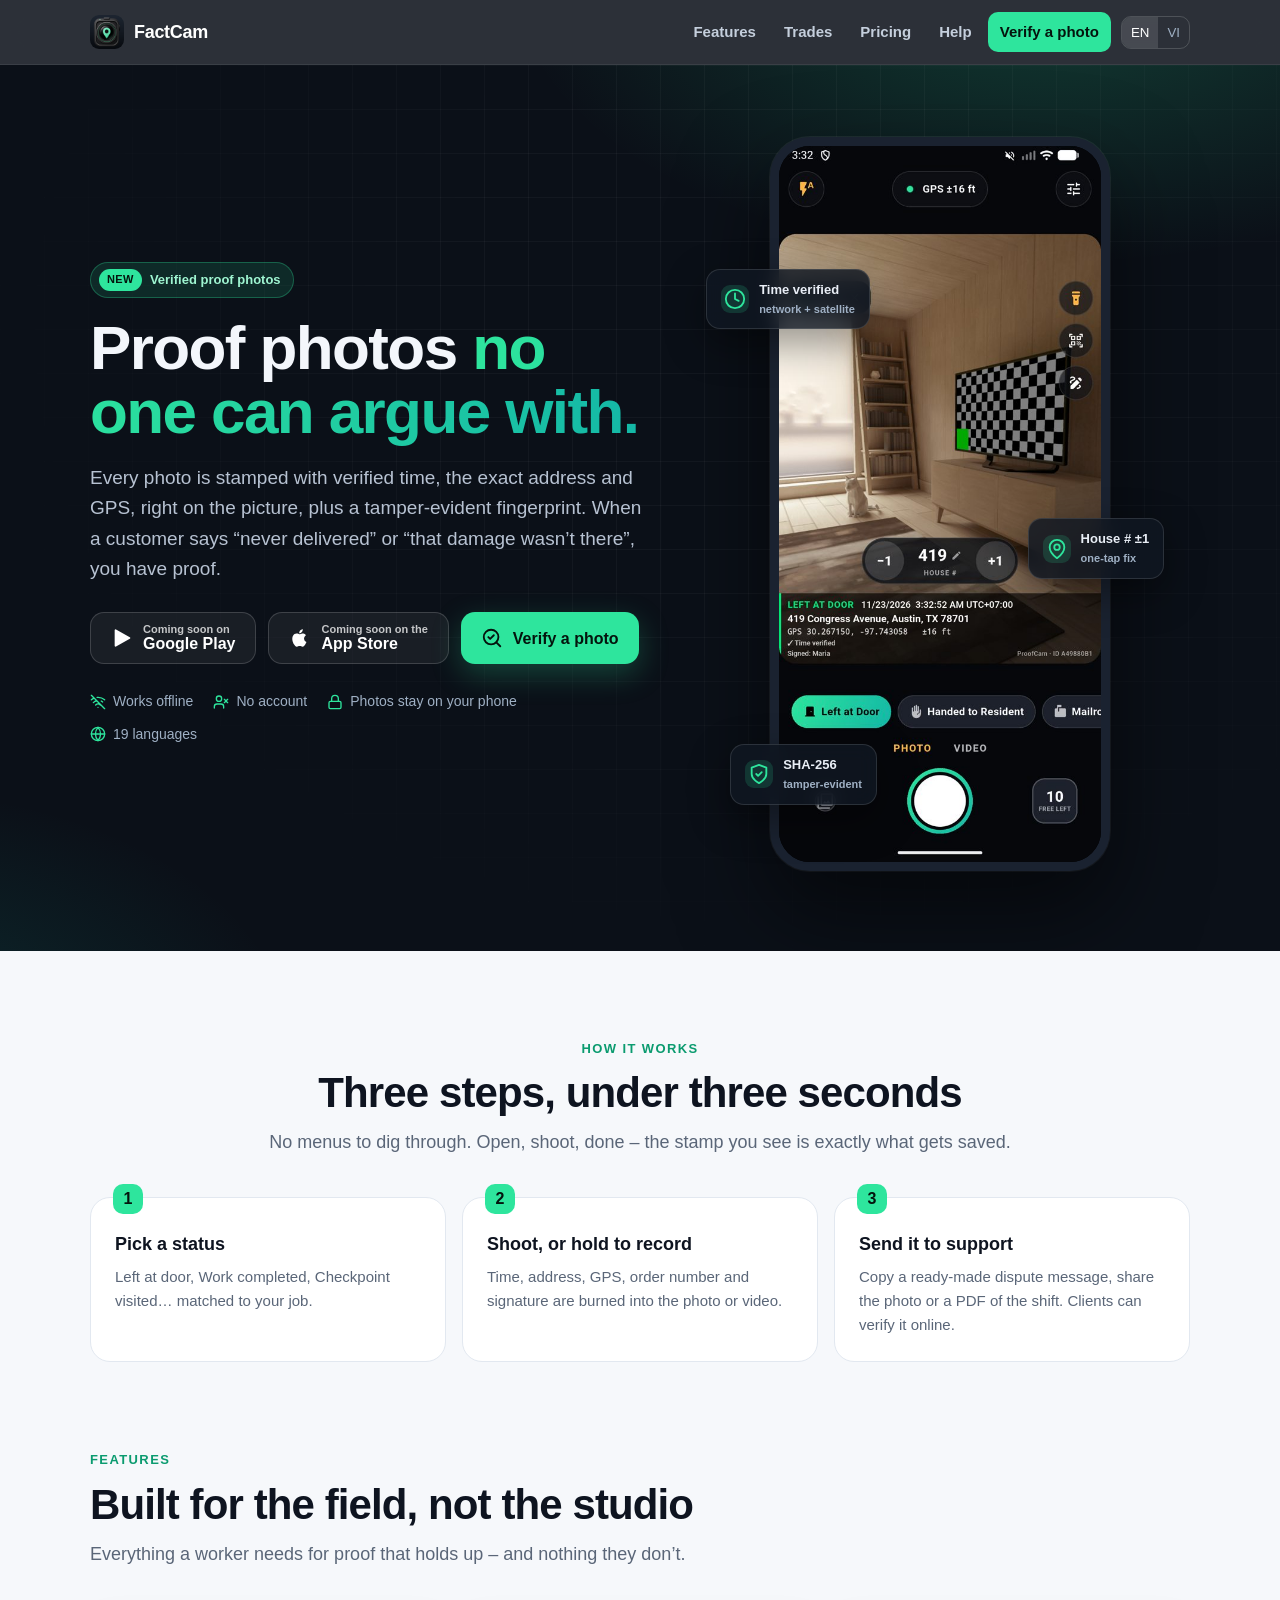
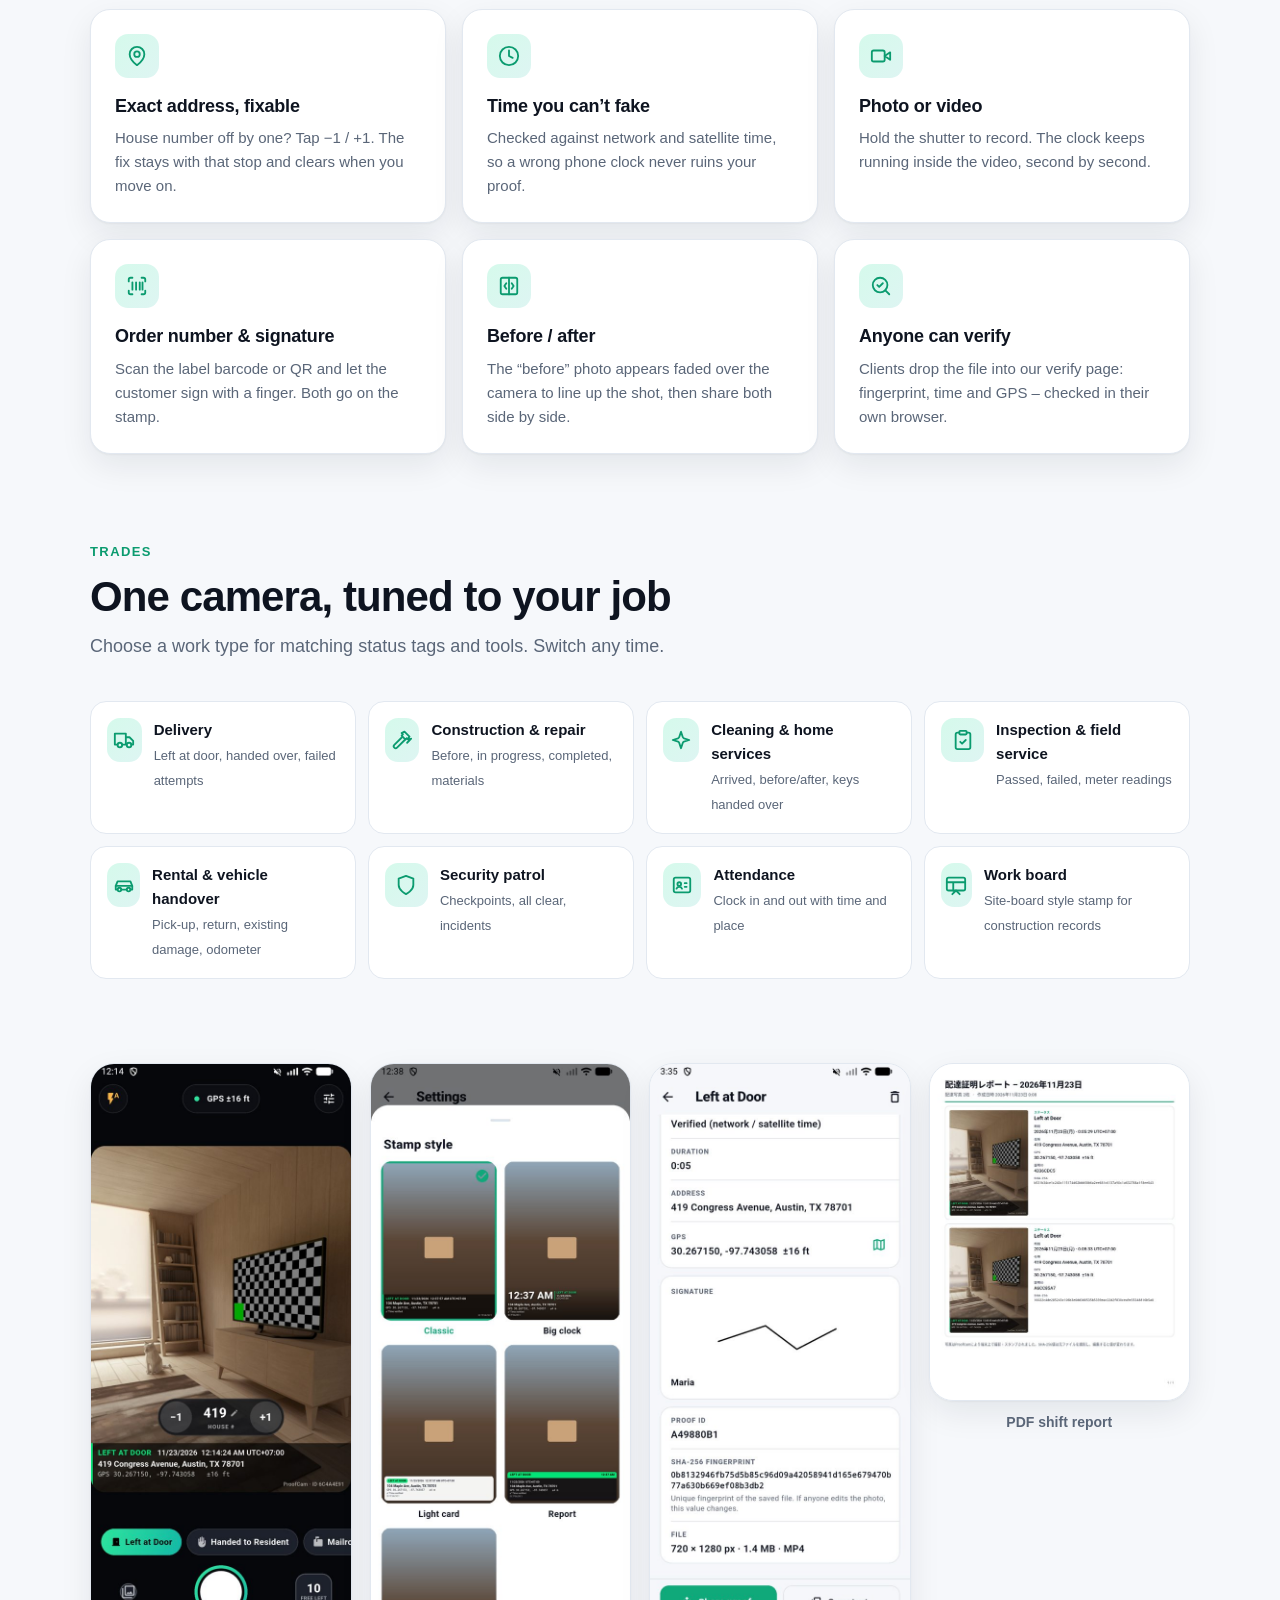
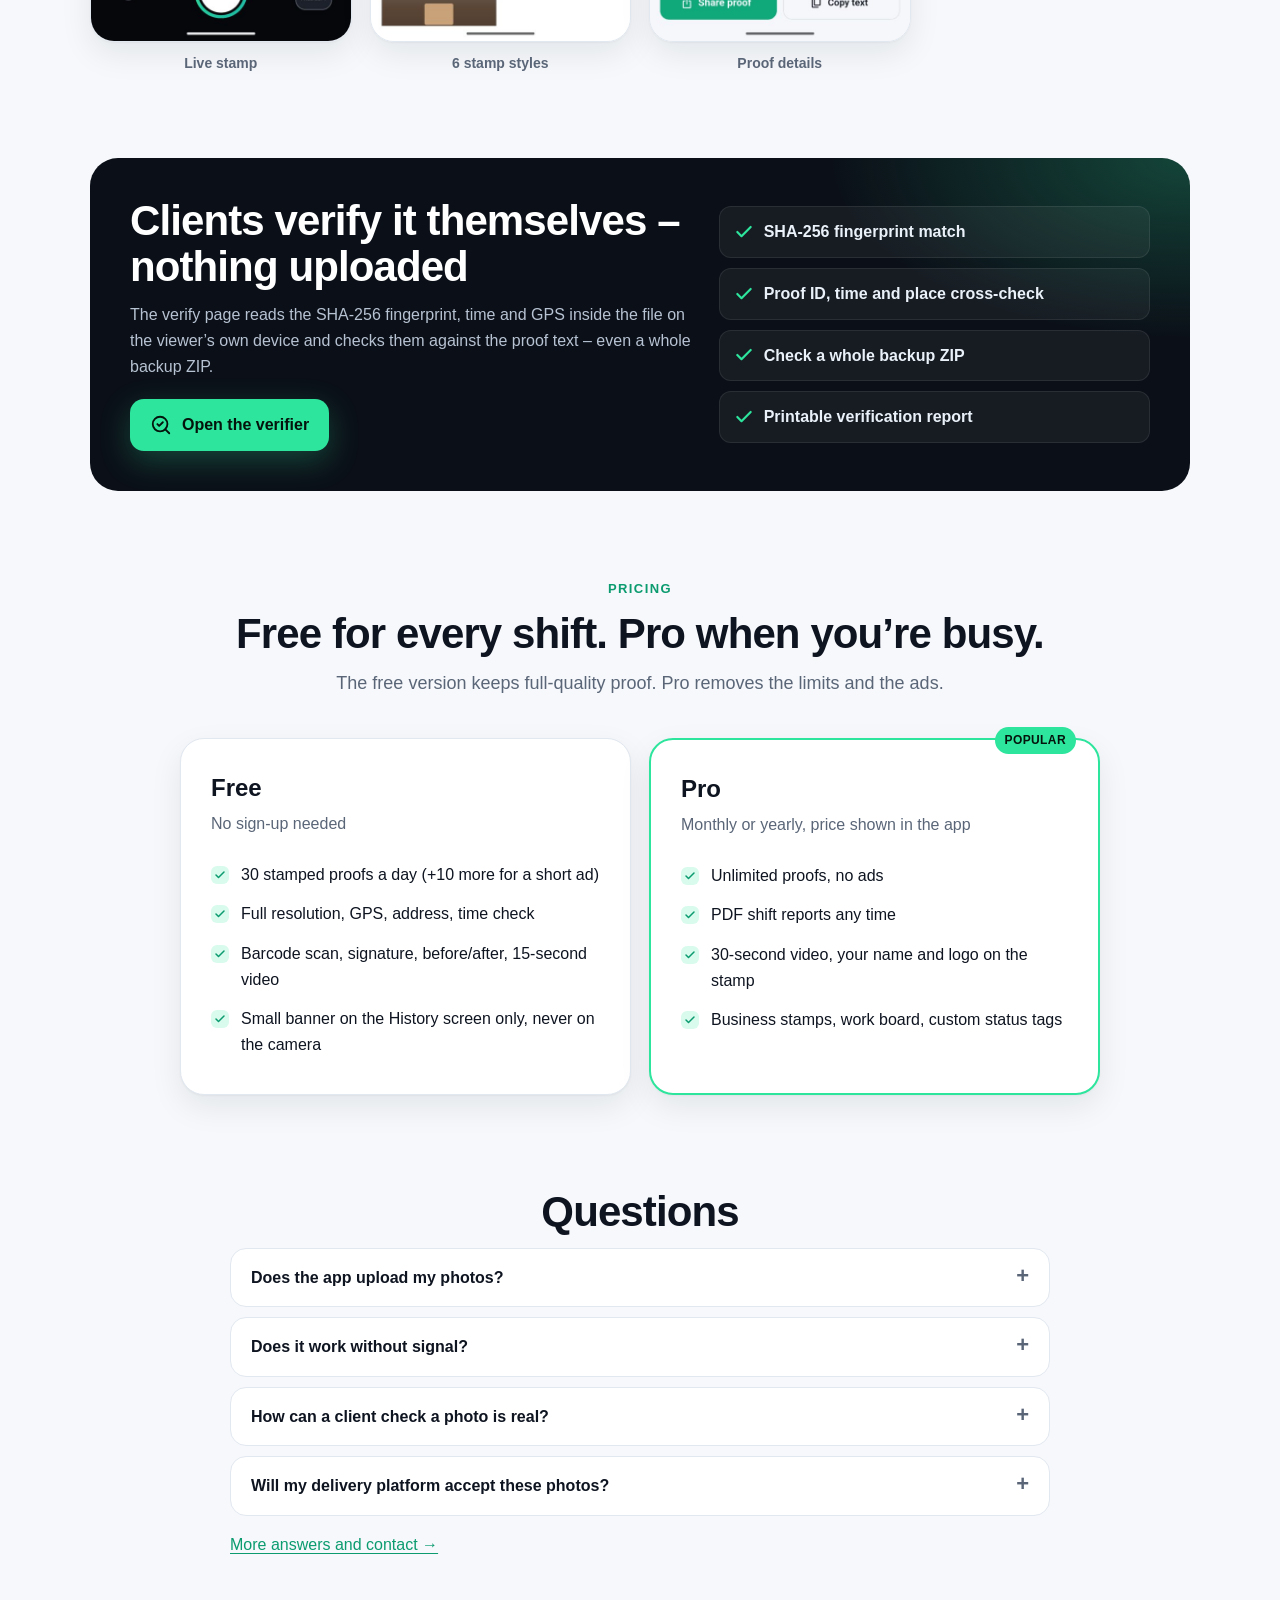
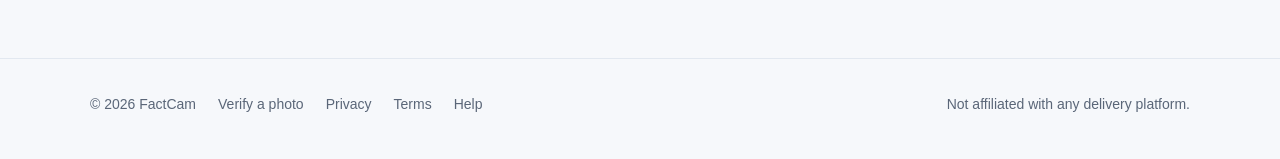
==== index.html @ b63ec51d "Update FactCam website Co-Authored-By: Claude Opus 5.5 <noreply@anthropic.com>" ====
<!doctype html>
<html lang="en">
<head>
<meta charset="utf-8">
<meta name="viewport" content="width=device-width, initial-scale=1">
<title>FactCam – Verified Proof Photo Camera</title>
<meta name="description" content="Stamp every work photo with verified time, exact address and GPS, plus a tamper-evident fingerprint. Offline, no account. Clients can verify photos in their browser.">
<meta property="og:title" content="FactCam – Verified Proof Photo Camera">
<meta property="og:description" content="Verified time, address and GPS on every work photo. Offline, no account, verifiable in any browser.">
<meta property="og:image" content="assets/shot-tools.jpg">
<meta name="theme-color" content="#0b1018">
<link rel="icon" href="assets/favicon.png">
<link rel="apple-touch-icon" href="assets/apple-touch-icon.png">
<link rel="stylesheet" href="assets/style.css">
<script src="assets/site.js" defer></script>
</head>
<body>
<svg width="0" height="0" style="position:absolute" aria-hidden="true">
  <defs>
    <symbol id="i-pin" viewBox="0 0 24 24" fill="none" stroke="currentColor" stroke-width="2" stroke-linecap="round" stroke-linejoin="round"><path d="M20 10c0 6-8 12-8 12s-8-6-8-12a8 8 0 0 1 16 0Z"/><circle cx="12" cy="10" r="3"/></symbol>
    <symbol id="i-clock" viewBox="0 0 24 24" fill="none" stroke="currentColor" stroke-width="2" stroke-linecap="round" stroke-linejoin="round"><circle cx="12" cy="12" r="10"/><path d="M12 6v6l4 2"/></symbol>
    <symbol id="i-video" viewBox="0 0 24 24" fill="none" stroke="currentColor" stroke-width="2" stroke-linecap="round" stroke-linejoin="round"><path d="m22 8-6 4 6 4V8Z"/><rect x="2" y="6" width="14" height="12" rx="2"/></symbol>
    <symbol id="i-scan" viewBox="0 0 24 24" fill="none" stroke="currentColor" stroke-width="2" stroke-linecap="round" stroke-linejoin="round"><path d="M3 7V5a2 2 0 0 1 2-2h2M17 3h2a2 2 0 0 1 2 2v2M21 17v2a2 2 0 0 1-2 2h-2M7 21H5a2 2 0 0 1-2-2v-2M7 8v8M11 8v8M15 8v8M18 8v8"/></symbol>
    <symbol id="i-compare" viewBox="0 0 24 24" fill="none" stroke="currentColor" stroke-width="2" stroke-linecap="round" stroke-linejoin="round"><rect x="3" y="3" width="18" height="18" rx="2"/><path d="M12 3v18"/><path d="m15 9 2 3-2 3M9 9l-2 3 2 3"/></symbol>
    <symbol id="i-shield" viewBox="0 0 24 24" fill="none" stroke="currentColor" stroke-width="2" stroke-linecap="round" stroke-linejoin="round"><path d="M12 22s8-4 8-10V5l-8-3-8 3v7c0 6 8 10 8 10Z"/><path d="m9 12 2 2 4-4"/></symbol>
    <symbol id="i-check" viewBox="0 0 24 24" fill="none" stroke="currentColor" stroke-width="2.6" stroke-linecap="round" stroke-linejoin="round"><path d="M20 6 9 17l-5-5"/></symbol>
    <symbol id="i-wifi-off" viewBox="0 0 24 24" fill="none" stroke="currentColor" stroke-width="2" stroke-linecap="round" stroke-linejoin="round"><path d="m2 2 20 20M8.5 16.5a5 5 0 0 1 7 0M2 8.8a15 15 0 0 1 4.2-2.6M10.7 5.1A15 15 0 0 1 22 8.8M5 12.9a10 10 0 0 1 5.2-2.8M16.9 10.6a10 10 0 0 1 2.1 1.3M12 20h.01"/></symbol>
    <symbol id="i-user-x" viewBox="0 0 24 24" fill="none" stroke="currentColor" stroke-width="2" stroke-linecap="round" stroke-linejoin="round"><path d="M16 21v-2a4 4 0 0 0-4-4H6a4 4 0 0 0-4 4v2"/><circle cx="9" cy="7" r="4"/><path d="m17 8 5 5M22 8l-5 5"/></symbol>
    <symbol id="i-lock" viewBox="0 0 24 24" fill="none" stroke="currentColor" stroke-width="2" stroke-linecap="round" stroke-linejoin="round"><rect x="3" y="11" width="18" height="11" rx="2"/><path d="M7 11V7a5 5 0 0 1 10 0v4"/></symbol>
    <symbol id="i-globe" viewBox="0 0 24 24" fill="none" stroke="currentColor" stroke-width="2" stroke-linecap="round" stroke-linejoin="round"><circle cx="12" cy="12" r="10"/><path d="M2 12h20M12 2a15 15 0 0 1 0 20M12 2a15 15 0 0 0 0 20"/></symbol>
    <symbol id="i-truck" viewBox="0 0 24 24" fill="none" stroke="currentColor" stroke-width="2" stroke-linecap="round" stroke-linejoin="round"><path d="M10 17h4V5H2v12h3M14 9h4l4 4v4h-2"/><circle cx="7.5" cy="17.5" r="2.5"/><circle cx="17.5" cy="17.5" r="2.5"/></symbol>
    <symbol id="i-hammer" viewBox="0 0 24 24" fill="none" stroke="currentColor" stroke-width="2" stroke-linecap="round" stroke-linejoin="round"><path d="m15 12-8.4 8.4a2.1 2.1 0 0 1-3-3L12 9"/><path d="M17.6 15 22 10.6M20.9 11.7l-1.3-1.3a1 1 0 0 1 0-1.4l.6-.6-5.5-5.5-3.1 1.6 1.4 1.4-1.4 1.4 4.2 4.2 1.4-1.4 1.3 1.3"/></symbol>
    <symbol id="i-spark" viewBox="0 0 24 24" fill="none" stroke="currentColor" stroke-width="2" stroke-linecap="round" stroke-linejoin="round"><path d="m12 3-1.9 5.8a2 2 0 0 1-1.3 1.3L3 12l5.8 1.9a2 2 0 0 1 1.3 1.3L12 21l1.9-5.8a2 2 0 0 1 1.3-1.3L21 12l-5.8-1.9a2 2 0 0 1-1.3-1.3Z"/></symbol>
    <symbol id="i-clipboard" viewBox="0 0 24 24" fill="none" stroke="currentColor" stroke-width="2" stroke-linecap="round" stroke-linejoin="round"><rect x="8" y="2" width="8" height="4" rx="1"/><path d="M16 4h2a2 2 0 0 1 2 2v14a2 2 0 0 1-2 2H6a2 2 0 0 1-2-2V6a2 2 0 0 1 2-2h2"/><path d="m9 14 2 2 4-4"/></symbol>
    <symbol id="i-car" viewBox="0 0 24 24" fill="none" stroke="currentColor" stroke-width="2" stroke-linecap="round" stroke-linejoin="round"><path d="M19 17h2v-4l-2-5H5L3 13v4h2"/><circle cx="7" cy="17" r="2"/><circle cx="17" cy="17" r="2"/><path d="M9 17h6M3 13h18"/></symbol>
    <symbol id="i-guard" viewBox="0 0 24 24" fill="none" stroke="currentColor" stroke-width="2" stroke-linecap="round" stroke-linejoin="round"><path d="M12 22s8-4 8-10V5l-8-3-8 3v7c0 6 8 10 8 10Z"/></symbol>
    <symbol id="i-badge" viewBox="0 0 24 24" fill="none" stroke="currentColor" stroke-width="2" stroke-linecap="round" stroke-linejoin="round"><rect x="3" y="4" width="18" height="16" rx="2"/><circle cx="9" cy="11" r="2"/><path d="M15 10h2M15 14h2M6 16c.5-1.5 1.6-2 3-2s2.5.5 3 2"/></symbol>
    <symbol id="i-board" viewBox="0 0 24 24" fill="none" stroke="currentColor" stroke-width="2" stroke-linecap="round" stroke-linejoin="round"><rect x="2" y="4" width="20" height="14" rx="2"/><path d="M2 9h20M9 9v9M8 22l4-4 4 4"/></symbol>
    <symbol id="i-search" viewBox="0 0 24 24" fill="none" stroke="currentColor" stroke-width="2" stroke-linecap="round" stroke-linejoin="round"><circle cx="11" cy="11" r="8"/><path d="m21 21-4.3-4.3"/><path d="m8 11 2 2 4-4"/></symbol>
    <symbol id="i-play" viewBox="0 0 24 24" fill="currentColor"><path d="M4 3.5v17a1 1 0 0 0 1.5.9l15-8.5a1 1 0 0 0 0-1.8l-15-8.5A1 1 0 0 0 4 3.5Z"/></symbol>
    <symbol id="i-apple" viewBox="0 0 24 24" fill="currentColor"><path d="M16.4 12.6c0-2.4 2-3.6 2.1-3.7-1.1-1.7-2.9-1.9-3.5-1.9-1.5-.2-2.9.9-3.6.9-.8 0-1.9-.9-3.1-.8-1.6 0-3.1.9-3.9 2.4-1.7 2.9-.4 7.2 1.2 9.6.8 1.2 1.7 2.5 3 2.4 1.2 0 1.6-.8 3.1-.8s1.8.8 3.1.8c1.3 0 2.1-1.2 2.9-2.4.9-1.3 1.3-2.6 1.3-2.7 0 0-2.6-1-2.6-3.8ZM14 5.4c.7-.8 1.1-1.9 1-3-1 0-2.1.7-2.8 1.5-.6.7-1.2 1.8-1 2.9 1.1.1 2.1-.6 2.8-1.4Z"/></symbol>
  </defs>
</svg>

<header class="top">
  <div class="wrap">
    <a class="logo" href="./"><img src="assets/icon.png" alt="">FactCam</a>
    <nav class="nav">
      <a class="hide-sm" href="#features" data-i18n="nav.features">Features</a>
      <a class="hide-sm" href="#trades" data-i18n="nav.trades">Trades</a>
      <a class="hide-sm" href="#pricing" data-i18n="nav.pricing">Pricing</a>
      <a href="support/" data-i18n="nav.help">Help</a>
      <a class="cta" href="verify/" data-i18n="nav.verify">Verify a photo</a>
      <span class="lang" role="group" aria-label="Language"><button data-lang="en" aria-pressed="true">EN</button><button data-lang="vi" aria-pressed="false">VI</button></span>
    </nav>
  </div>
</header>

<main>
  <div class="hero">
    <div class="wrap">
      <div>
        <span class="pill"><b>NEW</b><span data-i18n="hero.pill">Verified proof photos</span></span>
        <h1 data-i18n="hero.title">Proof photos <em>no one can argue with.</em></h1>
        <p class="lead" data-i18n="hero.lead">Every photo is stamped with verified time, the exact address and GPS, right on the picture, plus a tamper-evident fingerprint. When a customer says “never delivered” or “that damage wasn’t there”, you have proof.</p>
        <div class="actions">
          <span class="btn ghost store" aria-label="Coming soon on Google Play"><svg class="i"><use href="#i-play"/></svg><span><small data-i18n="hero.play">Coming soon on</small>Google Play</span></span>
          <span class="btn ghost store" aria-label="Coming soon on the App Store"><svg class="i"><use href="#i-apple"/></svg><span><small data-i18n="hero.ios">Coming soon on the</small>App Store</span></span>
          <a class="btn primary" href="verify/"><svg class="i"><use href="#i-search"/></svg><span data-i18n="hero.verify">Verify a photo</span></a>
        </div>
        <div class="trust">
          <span><svg><use href="#i-wifi-off"/></svg><span data-i18n="trust.offline">Works offline</span></span>
          <span><svg><use href="#i-user-x"/></svg><span data-i18n="trust.account">No account</span></span>
          <span><svg><use href="#i-lock"/></svg><span data-i18n="trust.private">Photos stay on your phone</span></span>
          <span><svg><use href="#i-globe"/></svg><span data-i18n="trust.lang">19 languages</span></span>
        </div>
      </div>
      <div class="stage">
        <div class="phone"><img src="assets/shot-tools.jpg" width="540" height="1200" alt="Camera with a live stamp showing status, time, address and GPS"></div>
        <div class="float f1"><span class="dot"><svg class="i"><use href="#i-clock"/></svg></span><span><span data-i18n="float.time">Time verified</span><small data-i18n="float.time2">network + satellite</small></span></div>
        <div class="float f2"><span class="dot"><svg class="i"><use href="#i-pin"/></svg></span><span><span data-i18n="float.addr">House # ±1</span><small data-i18n="float.addr2">one-tap fix</small></span></div>
        <div class="float f3"><span class="dot"><svg class="i"><use href="#i-shield"/></svg></span><span><span data-i18n="float.hash">SHA-256</span><small data-i18n="float.hash2">tamper-evident</small></span></div>
      </div>
    </div>
  </div>

  <section>
    <div class="wrap center">
      <span class="eyebrow" data-i18n="how.eyebrow">How it works</span>
      <h2 data-i18n="how.title">Three steps, under three seconds</h2>
      <p class="sub" data-i18n="how.sub">No menus to dig through. Open, shoot, done – the stamp you see is exactly what gets saved.</p>
      <div class="steps" style="text-align:left">
        <div class="step"><h3 data-i18n="how.1t">Pick a status</h3><p data-i18n="how.1">Left at door, Work completed, Checkpoint visited… matched to your job.</p></div>
        <div class="step"><h3 data-i18n="how.2t">Shoot, or hold to record</h3><p data-i18n="how.2">Time, address, GPS, order number and signature are burned into the photo or video.</p></div>
        <div class="step"><h3 data-i18n="how.3t">Send it to support</h3><p data-i18n="how.3">Copy a ready-made dispute message, share the photo or a PDF of the shift. Clients can verify it online.</p></div>
      </div>
    </div>
  </section>

  <section id="features" style="padding-top:0">
    <div class="wrap">
      <span class="eyebrow" data-i18n="feat.eyebrow">Features</span>
      <h2 data-i18n="feat.title">Built for the field, not the studio</h2>
      <p class="sub" data-i18n="feat.sub">Everything a worker needs for proof that holds up – and nothing they don’t.</p>
      <div class="grid">
        <div class="card"><div class="ico"><svg class="i"><use href="#i-pin"/></svg></div><h3 data-i18n="f1t">Exact address, fixable</h3><p data-i18n="f1">House number off by one? Tap −1 / +1. The fix stays with that stop and clears when you move on.</p></div>
        <div class="card"><div class="ico"><svg class="i"><use href="#i-clock"/></svg></div><h3 data-i18n="f2t">Time you can’t fake</h3><p data-i18n="f2">Checked against network and satellite time, so a wrong phone clock never ruins your proof.</p></div>
        <div class="card"><div class="ico"><svg class="i"><use href="#i-video"/></svg></div><h3 data-i18n="f3t">Photo or video</h3><p data-i18n="f3">Hold the shutter to record. The clock keeps running inside the video, second by second.</p></div>
        <div class="card"><div class="ico"><svg class="i"><use href="#i-scan"/></svg></div><h3 data-i18n="f4t">Order number & signature</h3><p data-i18n="f4">Scan the label barcode or QR and let the customer sign with a finger. Both go on the stamp.</p></div>
        <div class="card"><div class="ico"><svg class="i"><use href="#i-compare"/></svg></div><h3 data-i18n="f5t">Before / after</h3><p data-i18n="f5">The “before” photo appears faded over the camera to line up the shot, then share both side by side.</p></div>
        <div class="card"><div class="ico"><svg class="i"><use href="#i-search"/></svg></div><h3 data-i18n="f6t">Anyone can verify</h3><p data-i18n="f6">Clients drop the file into our verify page: fingerprint, time and GPS – checked in their own browser.</p></div>
      </div>
    </div>
  </section>

  <section id="trades" style="padding-top:0">
    <div class="wrap">
      <span class="eyebrow" data-i18n="trades.eyebrow">Trades</span>
      <h2 data-i18n="trades.title">One camera, tuned to your job</h2>
      <p class="sub" data-i18n="trades.sub">Choose a work type for matching status tags and tools. Switch any time.</p>
      <div class="trades">
        <div class="trade"><div class="ico"><svg class="i"><use href="#i-truck"/></svg></div><div><b data-i18n="t1">Delivery</b><span data-i18n="t1s">Left at door, handed over, failed attempts</span></div></div>
        <div class="trade"><div class="ico"><svg class="i"><use href="#i-hammer"/></svg></div><div><b data-i18n="t2">Construction & repair</b><span data-i18n="t2s">Before, in progress, completed, materials</span></div></div>
        <div class="trade"><div class="ico"><svg class="i"><use href="#i-spark"/></svg></div><div><b data-i18n="t3">Cleaning & home services</b><span data-i18n="t3s">Arrived, before/after, keys handed over</span></div></div>
        <div class="trade"><div class="ico"><svg class="i"><use href="#i-clipboard"/></svg></div><div><b data-i18n="t4">Inspection & field service</b><span data-i18n="t4s">Passed, failed, meter readings</span></div></div>
        <div class="trade"><div class="ico"><svg class="i"><use href="#i-car"/></svg></div><div><b data-i18n="t5">Rental & vehicle handover</b><span data-i18n="t5s">Pick-up, return, existing damage, odometer</span></div></div>
        <div class="trade"><div class="ico"><svg class="i"><use href="#i-guard"/></svg></div><div><b data-i18n="t6">Security patrol</b><span data-i18n="t6s">Checkpoints, all clear, incidents</span></div></div>
        <div class="trade"><div class="ico"><svg class="i"><use href="#i-badge"/></svg></div><div><b data-i18n="t7">Attendance</b><span data-i18n="t7s">Clock in and out with time and place</span></div></div>
        <div class="trade"><div class="ico"><svg class="i"><use href="#i-board"/></svg></div><div><b data-i18n="t8">Work board</b><span data-i18n="t8s">Site-board style stamp for construction records</span></div></div>
      </div>
    </div>
  </section>

  <section style="padding-top:0">
    <div class="wrap">
      <div class="shots">
        <figure><img src="assets/shot-camera.jpg" width="540" height="1200" alt="Camera screen" loading="lazy"><figcaption data-i18n="shots.1">Live stamp</figcaption></figure>
        <figure><img src="assets/shot-styles.jpg" width="540" height="1200" alt="Stamp styles" loading="lazy"><figcaption data-i18n="shots.2">6 stamp styles</figcaption></figure>
        <figure><img src="assets/shot-detail.jpg" width="540" height="1200" alt="Proof details" loading="lazy"><figcaption data-i18n="shots.3">Proof details</figcaption></figure>
        <figure><img src="assets/shot-pdf.jpg" width="540" height="699" alt="PDF report" loading="lazy"><figcaption data-i18n="shots.4">PDF shift report</figcaption></figure>
      </div>
    </div>
  </section>

  <section style="padding-top:0">
    <div class="wrap">
      <div class="band">
        <div>
          <h2 data-i18n="band.title">Clients verify it themselves – nothing uploaded</h2>
          <p data-i18n="band.text">The verify page reads the SHA-256 fingerprint, time and GPS inside the file on the viewer’s own device and checks them against the proof text – even a whole backup ZIP.</p>
          <a class="btn primary" href="verify/"><svg class="i"><use href="#i-search"/></svg><span data-i18n="band.cta">Open the verifier</span></a>
        </div>
        <ul class="checks">
          <li><svg><use href="#i-check"/></svg><span data-i18n="band.c1">SHA-256 fingerprint match</span></li>
          <li><svg><use href="#i-check"/></svg><span data-i18n="band.c2">Proof ID, time and place cross-check</span></li>
          <li><svg><use href="#i-check"/></svg><span data-i18n="band.c3">Check a whole backup ZIP</span></li>
          <li><svg><use href="#i-check"/></svg><span data-i18n="band.c4">Printable verification report</span></li>
        </ul>
      </div>
    </div>
  </section>

  <section id="pricing" style="padding-top:0">
    <div class="wrap center">
      <span class="eyebrow" data-i18n="price.eyebrow">Pricing</span>
      <h2 data-i18n="price.title">Free for every shift. Pro when you’re busy.</h2>
      <p class="sub" data-i18n="price.sub">The free version keeps full-quality proof. Pro removes the limits and the ads.</p>
      <div class="plans" style="text-align:left">
        <div class="plan">
          <h3 data-i18n="free.title">Free</h3>
          <p class="muted" style="margin:0" data-i18n="free.sub">No sign-up needed</p>
          <ul>
            <li data-i18n="free.1">30 stamped proofs a day (+10 more for a short ad)</li>
            <li data-i18n="free.2">Full resolution, GPS, address, time check</li>
            <li data-i18n="free.3">Barcode scan, signature, before/after, 15-second video</li>
            <li data-i18n="free.4">Small banner on the History screen only, never on the camera</li>
          </ul>
        </div>
        <div class="plan pro" data-badge="POPULAR">
          <h3 data-i18n="pro.title">Pro</h3>
          <p class="muted" style="margin:0" data-i18n="pro.sub">Monthly or yearly, price shown in the app</p>
          <ul>
            <li data-i18n="pro.1">Unlimited proofs, no ads</li>
            <li data-i18n="pro.2">PDF shift reports any time</li>
            <li data-i18n="pro.3">30-second video, your name and logo on the stamp</li>
            <li data-i18n="pro.4">Business stamps, work board, custom status tags</li>
          </ul>
        </div>
      </div>
    </div>
  </section>

  <section style="padding-top:0">
    <div class="wrap">
      <h2 class="center" data-i18n="faq.title">Questions</h2>
      <div class="faq">
        <details><summary data-i18n="q1">Does the app upload my photos?</summary><span data-i18n="a1">No. Photos, locations and settings stay on your phone. See the privacy policy.</span></details>
        <details><summary data-i18n="q2">Does it work without signal?</summary><span data-i18n="a2">Yes. Time, GPS and the stamp work offline; the street address appears when the phone can look it up, and coordinates are always stamped.</span></details>
        <details><summary data-i18n="q3">How can a client check a photo is real?</summary><span data-i18n="a3">Send the original file and the proof text. They open the verify page and drop the file in – it shows whether it matches, plus the time and GPS stored in the photo.</span></details>
        <details><summary data-i18n="q4">Will my delivery platform accept these photos?</summary><span data-i18n="a4">The app makes your photo clearer and harder to dispute, but each platform decides its own cases. Always follow your platform’s photo rules too.</span></details>
        <p><a href="support/" data-i18n="more">More answers and contact →</a></p>
      </div>
    </div>
  </section>
</main>

<footer>
  <div class="wrap">
    <span>© 2026 FactCam</span>
    <a href="verify/" data-i18n="nav.verify">Verify a photo</a>
    <a href="privacy/" data-i18n="nav.privacy">Privacy</a>
    <a href="terms/">Terms</a>
    <a href="support/" data-i18n="nav.help">Help</a>
    <span class="sp" data-i18n="foot.na">Not affiliated with any delivery platform.</span>
  </div>
</footer>
<script>
  // Swap the "POPULAR" badge text with the language.
  document.addEventListener('langchange', (e) => {
    const p = document.querySelector('.plan.pro');
    if (p) p.dataset.badge = e.detail === 'vi' ? 'PHỔ BIẾN' : 'POPULAR';
  });
</script>
</body>
</html>
---- assets/style.css ----
/* Website styles. System fonts only and no third-party requests, so the
   privacy page can honestly say this site loads nothing from other servers. */
:root {
  --brand: #2ee59d;
  --brand-2: #14b8a6;
  --brand-deep: #0b9b6f;
  --ink: #0b1018;
  --bg: #f6f8fb;
  --surface: #ffffff;
  --surface-2: #eef2f7;
  --text: #0e1420;
  --muted: #5a6678;
  --line: #e2e8f0;
  --ok: #16a34a;
  --bad: #dc2626;
  --warn: #d97706;
  --radius: 20px;
  --max: 1140px;
  --shadow: 0 1px 2px rgba(15, 20, 32, .04), 0 12px 32px rgba(15, 20, 32, .08);
  color-scheme: light dark;
}
@media (prefers-color-scheme: dark) {
  :root {
    --bg: #090d14;
    --surface: #111823;
    --surface-2: #172131;
    --text: #edf2f9;
    --muted: #9aa7ba;
    --line: #223044;
    --shadow: 0 1px 2px rgba(0, 0, 0, .3), 0 16px 40px rgba(0, 0, 0, .35);
  }
}
* { box-sizing: border-box; }
html { -webkit-text-size-adjust: 100%; scroll-behavior: smooth; }
body {
  margin: 0;
  background: var(--bg);
  color: var(--text);
  font: 16px/1.6 -apple-system, BlinkMacSystemFont, "Segoe UI", Roboto, "Helvetica Neue", Arial, "Noto Sans", sans-serif;
  -webkit-font-smoothing: antialiased;
}
a { color: var(--brand-deep); text-underline-offset: 3px; }
@media (prefers-color-scheme: dark) { a { color: var(--brand); } }
img { max-width: 100%; height: auto; display: block; }
svg.i { width: 22px; height: 22px; flex: none; }
.wrap { max-width: var(--max); margin: 0 auto; padding: 0 20px; }
.muted { color: var(--muted); }
.sr { position: absolute; width: 1px; height: 1px; overflow: hidden; clip: rect(0 0 0 0); }

/* ---------- Header ---------- */
.top {
  position: sticky; top: 0; z-index: 20;
  background: color-mix(in srgb, var(--ink) 86%, transparent);
  backdrop-filter: saturate(160%) blur(14px);
  -webkit-backdrop-filter: saturate(160%) blur(14px);
  border-bottom: 1px solid rgba(255, 255, 255, .07);
}
.top .wrap { display: flex; align-items: center; gap: 14px; height: 64px; }
.logo { display: flex; align-items: center; gap: 10px; color: #fff; text-decoration: none; font-weight: 800; font-size: 18px; letter-spacing: -.3px; }
.logo img { width: 34px; height: 34px; border-radius: 9px; }
.nav { margin-left: auto; display: flex; align-items: center; gap: 4px; }
.nav a { color: #c5cfdd; text-decoration: none; font-size: 15px; font-weight: 600; padding: 8px 12px; border-radius: 10px; }
.nav a:hover { color: #fff; background: rgba(255, 255, 255, .06); }
.nav a[aria-current="page"] { color: #fff; }
.nav .cta { background: var(--brand); color: #04140d; }
.nav .cta:hover { background: #5cf0b6; color: #04140d; }
.lang { margin-left: 6px; display: inline-flex; border: 1px solid rgba(255, 255, 255, .16); border-radius: 10px; overflow: hidden; }
.lang button { background: none; border: 0; color: #9fb0c4; font: 700 12px/1 inherit; padding: 8px 9px; cursor: pointer; }
.lang button[aria-pressed="true"] { background: rgba(255, 255, 255, .12); color: #fff; }

/* ---------- Hero ---------- */
.hero {
  position: relative; overflow: hidden; color: #f3f6fb;
  background:
    radial-gradient(900px 480px at 82% -10%, rgba(46, 229, 157, .22), transparent 60%),
    radial-gradient(700px 420px at -10% 110%, rgba(20, 184, 166, .16), transparent 60%),
    var(--ink);
}
.hero::after {
  content: ""; position: absolute; inset: 0; pointer-events: none;
  background-image: linear-gradient(rgba(255,255,255,.035) 1px, transparent 1px), linear-gradient(90deg, rgba(255,255,255,.035) 1px, transparent 1px);
  background-size: 44px 44px; mask-image: radial-gradient(ellipse at 60% 30%, #000 30%, transparent 75%);
}
.hero .wrap { position: relative; z-index: 1; display: grid; grid-template-columns: 1.05fr .95fr; gap: 48px; align-items: center; padding-top: 72px; padding-bottom: 80px; }
.pill { display: inline-flex; align-items: center; gap: 8px; padding: 6px 12px 6px 8px; border-radius: 999px; background: rgba(46, 229, 157, .12); border: 1px solid rgba(46, 229, 157, .3); color: #9ff5d1; font-size: 13px; font-weight: 700; }
.pill b { background: var(--brand); color: #04140d; border-radius: 999px; padding: 2px 8px; font-size: 11px; letter-spacing: .4px; }
.hero h1 { font-size: clamp(38px, 5.4vw, 62px); line-height: 1.04; letter-spacing: -1.6px; margin: 18px 0 18px; }
.hero h1 em { font-style: normal; background: linear-gradient(90deg, var(--brand), var(--brand-2)); -webkit-background-clip: text; background-clip: text; color: transparent; }
.lead { font-size: 19px; color: #b7c2d2; margin: 0 0 28px; max-width: 34em; }
.actions { display: flex; flex-wrap: wrap; gap: 12px; }
.btn { display: inline-flex; align-items: center; justify-content: center; gap: 10px; min-height: 52px; padding: 0 20px; border-radius: 14px; font-weight: 800; text-decoration: none; border: 0; cursor: pointer; font-size: 16px; }
.btn.primary { background: var(--brand); color: #04140d; box-shadow: 0 10px 30px rgba(46, 229, 157, .25); }
.btn.primary:hover { background: #5cf0b6; }
.btn.ghost { background: rgba(255, 255, 255, .06); color: #fff; border: 1px solid rgba(255, 255, 255, .16); }
.btn.ghost:hover { background: rgba(255, 255, 255, .12); }
.btn small { display: block; font-size: 11px; font-weight: 600; opacity: .75; line-height: 1.1; }
.store { line-height: 1.15; text-align: left; }
.trust { display: flex; flex-wrap: wrap; gap: 10px 20px; margin-top: 26px; color: #9fb0c4; font-size: 14px; }
.trust span { display: inline-flex; align-items: center; gap: 7px; }
.trust svg { width: 16px; height: 16px; color: var(--brand); }
.stage { position: relative; justify-self: center; width: min(340px, 82vw); }
.phone { border-radius: 40px; overflow: hidden; border: 9px solid #1a2230; box-shadow: 0 40px 90px rgba(0, 0, 0, .55), 0 0 0 1px rgba(255, 255, 255, .07); background: #000; }
.float { position: absolute; display: flex; align-items: center; gap: 10px; padding: 10px 14px; border-radius: 14px; background: rgba(17, 24, 35, .82); border: 1px solid rgba(255, 255, 255, .12); backdrop-filter: blur(10px); -webkit-backdrop-filter: blur(10px); color: #e9eef6; font-size: 13px; font-weight: 700; box-shadow: 0 14px 40px rgba(0, 0, 0, .4); white-space: nowrap; }
.float small { display: block; color: #9fb0c4; font-weight: 600; font-size: 11px; }
.float .dot { width: 28px; height: 28px; border-radius: 9px; display: grid; place-items: center; background: rgba(46, 229, 157, .16); color: var(--brand); }
.float.f1 { left: -64px; top: 18%; }
.float.f2 { right: -54px; top: 52%; }
.float.f3 { left: -40px; bottom: 9%; }

/* ---------- Sections ---------- */
section { padding: 84px 0; }
.eyebrow { display: inline-block; font-size: 13px; font-weight: 800; letter-spacing: 1.4px; text-transform: uppercase; color: var(--brand-deep); }
@media (prefers-color-scheme: dark) { .eyebrow { color: var(--brand); } }
h2 { font-size: clamp(28px, 3.6vw, 42px); letter-spacing: -.9px; line-height: 1.1; margin: 10px 0 12px; }
.sub { color: var(--muted); margin: 0 0 40px; font-size: 18px; max-width: 46em; }
.center { text-align: center; }
.center .sub { margin-left: auto; margin-right: auto; }
.grid { display: grid; grid-template-columns: repeat(3, 1fr); gap: 16px; }
.card { background: var(--surface); border: 1px solid var(--line); border-radius: var(--radius); padding: 24px; box-shadow: var(--shadow); }
.card h3 { margin: 14px 0 6px; font-size: 18px; letter-spacing: -.2px; }
.card p { margin: 0; color: var(--muted); font-size: 15px; }
.ico { width: 44px; height: 44px; border-radius: 13px; display: grid; place-items: center; background: linear-gradient(135deg, rgba(46, 229, 157, .2), rgba(20, 184, 166, .14)); color: var(--brand-deep); }
@media (prefers-color-scheme: dark) { .ico { color: var(--brand); } }
.steps { display: grid; grid-template-columns: repeat(3, 1fr); gap: 16px; counter-reset: s; }
.step { position: relative; padding: 26px 24px 24px; border-radius: var(--radius); background: var(--surface); border: 1px solid var(--line); }
.step::before { counter-increment: s; content: counter(s); position: absolute; top: -14px; left: 22px; width: 30px; height: 30px; border-radius: 10px; display: grid; place-items: center; background: var(--brand); color: #04140d; font-weight: 900; }
.step h3 { margin: 6px 0 6px; font-size: 18px; }
.step p { margin: 0; color: var(--muted); font-size: 15px; }
.trades { display: grid; grid-template-columns: repeat(4, 1fr); gap: 12px; }
.trade { display: flex; gap: 12px; align-items: flex-start; padding: 16px; border-radius: 16px; background: var(--surface); border: 1px solid var(--line); }
.trade b { display: block; font-size: 15px; }
.trade span { color: var(--muted); font-size: 13px; }
.shots { display: grid; grid-template-columns: repeat(4, 1fr); gap: 18px; }
.shots figure { margin: 0; }
.shots img { border-radius: 24px; border: 1px solid var(--line); box-shadow: var(--shadow); }
.shots figcaption { text-align: center; color: var(--muted); font-size: 14px; margin-top: 10px; font-weight: 600; }
.band { border-radius: 28px; padding: 40px; display: grid; grid-template-columns: 1.3fr 1fr; gap: 28px; align-items: center; color: #eaf1f9; background: radial-gradient(600px 300px at 100% 0, rgba(46, 229, 157, .25), transparent 60%), var(--ink); }
.band h2 { color: #fff; margin-top: 0; }
.band p { color: #b7c2d2; margin: 0 0 20px; }
.checks { list-style: none; margin: 0; padding: 0; display: grid; gap: 10px; }
.checks li { display: flex; gap: 10px; align-items: center; padding: 12px 14px; border-radius: 12px; background: rgba(255, 255, 255, .05); border: 1px solid rgba(255, 255, 255, .08); font-weight: 600; }
.checks svg { color: var(--brand); width: 20px; height: 20px; }
.plans { display: grid; grid-template-columns: 1fr 1fr; gap: 18px; max-width: 920px; margin: 0 auto; }
.plan { background: var(--surface); border: 1px solid var(--line); border-radius: 24px; padding: 30px; box-shadow: var(--shadow); }
.plan.pro { border: 2px solid var(--brand); position: relative; }
.plan.pro::before { content: attr(data-badge); position: absolute; top: -13px; right: 22px; background: var(--brand); color: #04140d; font-size: 12px; font-weight: 900; padding: 4px 10px; border-radius: 999px; letter-spacing: .4px; }
.plan h3 { margin: 0 0 4px; font-size: 24px; }
.plan ul { margin: 18px 0 0; padding: 0; list-style: none; }
.plan li { padding: 7px 0 7px 30px; position: relative; }
.plan li::before { content: ""; position: absolute; left: 0; top: 11px; width: 18px; height: 18px; border-radius: 6px; background: rgba(46, 229, 157, .18) url("data:image/svg+xml,%3Csvg xmlns='http://www.w3.org/2000/svg' viewBox='0 0 24 24' fill='none' stroke='%230b9b6f' stroke-width='3' stroke-linecap='round' stroke-linejoin='round'%3E%3Cpath d='M20 6 9 17l-5-5'/%3E%3C/svg%3E") center/12px no-repeat; }
.faq { max-width: 820px; margin: 0 auto; }
details { background: var(--surface); border: 1px solid var(--line); border-radius: 16px; padding: 16px 20px; margin-bottom: 10px; }
summary { cursor: pointer; font-weight: 700; list-style: none; display: flex; justify-content: space-between; gap: 12px; }
summary::-webkit-details-marker { display: none; }
summary::after { content: "+"; font-size: 22px; line-height: 1; color: var(--muted); }
details[open] summary::after { content: "–"; }
details[open] summary { margin-bottom: 10px; }

/* ---------- Docs (privacy, terms, help) ---------- */
.doc { max-width: 780px; padding-top: 48px; padding-bottom: 72px; }
.doc h1 { font-size: clamp(32px, 4vw, 44px); letter-spacing: -1px; margin: 0 0 6px; line-height: 1.1; }
.doc .meta { color: var(--muted); margin: 0 0 30px; }
.doc h2 { font-size: 22px; margin: 36px 0 10px; letter-spacing: -.3px; }
.doc table { width: 100%; border-collapse: collapse; margin: 12px 0; font-size: 15px; }
.doc th, .doc td { text-align: left; padding: 11px 10px; border-bottom: 1px solid var(--line); vertical-align: top; }
.doc th { color: var(--muted); font-weight: 700; }
.note { background: rgba(46, 229, 157, .1); border: 1px solid rgba(46, 229, 157, .35); border-radius: 16px; padding: 14px 18px; }
.contact { display: inline-flex; align-items: center; gap: 8px; padding: 12px 18px; border-radius: 12px; background: var(--brand); color: #04140d !important; font-weight: 800; text-decoration: none; }

/* ---------- Verify tool ---------- */
.tool { display: grid; grid-template-columns: 1fr 1fr; gap: 18px; }
.panel { background: var(--surface); border: 1px solid var(--line); border-radius: 22px; padding: 22px; box-shadow: var(--shadow); }
.panel h3 { margin: 0 0 4px; font-size: 18px; }
.panel .hint { color: var(--muted); font-size: 14px; margin: 0 0 14px; }
.drop { display: flex; flex-direction: column; align-items: center; justify-content: center; gap: 6px; min-height: 190px; border: 2px dashed var(--line); border-radius: 18px; padding: 24px 16px; text-align: center; cursor: pointer; background: var(--surface-2); transition: .15s; }
.drop:hover, .drop.over { border-color: var(--brand); background: rgba(46, 229, 157, .08); }
.drop strong { font-size: 17px; }
.drop input { display: none; }
.drop .ico { margin-bottom: 4px; }
textarea { width: 100%; min-height: 190px; resize: vertical; border-radius: 16px; border: 1px solid var(--line); background: var(--surface-2); color: var(--text); padding: 14px; font: 13.5px/1.55 ui-monospace, SFMono-Regular, Menlo, Consolas, monospace; }
textarea:focus { outline: 2px solid var(--brand); outline-offset: 1px; }
.toolbar { display: flex; flex-wrap: wrap; gap: 10px; align-items: center; margin: 22px 0 12px; }
.toolbar .grow { flex: 1; }
.chip { display: inline-flex; align-items: center; gap: 6px; padding: 6px 12px; border-radius: 999px; font-size: 13px; font-weight: 800; }
.chip.ok { background: rgba(22, 163, 74, .12); color: var(--ok); }
.chip.bad { background: rgba(220, 38, 38, .12); color: var(--bad); }
.chip.warn { background: rgba(217, 119, 6, .14); color: var(--warn); }
.chip.info { background: var(--surface-2); color: var(--muted); }
.btn.small { min-height: 40px; padding: 0 14px; font-size: 14px; border-radius: 12px; background: var(--surface-2); color: var(--text); border: 1px solid var(--line); }
.results { display: grid; gap: 14px; }
.res { display: grid; grid-template-columns: 150px 1fr; gap: 18px; background: var(--surface); border: 1px solid var(--line); border-radius: 20px; padding: 16px; box-shadow: var(--shadow); }
.res.ok { border-color: rgba(22, 163, 74, .5); }
.res.bad { border-color: rgba(220, 38, 38, .5); }
.res .thumb { width: 150px; height: 190px; border-radius: 14px; object-fit: cover; background: var(--surface-2); }
.res .thumb.empty { display: grid; place-items: center; color: var(--muted); font-size: 13px; }
.res h4 { margin: 0 0 6px; font-size: 18px; display: flex; flex-wrap: wrap; align-items: center; gap: 8px; }
.kv { width: 100%; border-collapse: collapse; font-size: 14px; margin-top: 8px; }
.kv th { text-align: left; color: var(--muted); font-weight: 700; width: 140px; padding: 6px 8px 6px 0; vertical-align: top; }
.kv td { padding: 6px 0; word-break: break-word; }
.mono { font-family: ui-monospace, SFMono-Regular, Menlo, Consolas, monospace; font-size: 12.5px; word-break: break-all; }
.checklist { list-style: none; padding: 0; margin: 10px 0 0; display: grid; gap: 6px; font-size: 14px; }
.checklist li { display: flex; gap: 8px; align-items: flex-start; }
.checklist .s { flex: none; width: 20px; text-align: center; font-weight: 900; }
.checklist .s.ok { color: var(--ok); }
.checklist .s.bad { color: var(--bad); }
.checklist .s.warn { color: var(--warn); }
.empty-state { text-align: center; color: var(--muted); padding: 30px 10px; border: 1px dashed var(--line); border-radius: 20px; }
.hidden { display: none !important; }

/* ---------- Footer ---------- */
footer { border-top: 1px solid var(--line); padding: 34px 0 44px; color: var(--muted); font-size: 14px; }
footer .wrap { display: flex; flex-wrap: wrap; gap: 10px 22px; align-items: center; }
footer a { color: var(--muted); text-decoration: none; }
footer a:hover { color: var(--text); }
footer .sp { margin-left: auto; }

/* ---------- Responsive ---------- */
@media (max-width: 980px) {
  .float.f1, .float.f3 { left: -10px; }
  .float.f2 { right: -10px; }
  .trades { grid-template-columns: repeat(2, 1fr); }
}
@media (max-width: 860px) {
  .hero .wrap { grid-template-columns: 1fr; padding-top: 44px; gap: 36px; }
  .grid, .steps { grid-template-columns: 1fr; }
  .shots { grid-template-columns: repeat(2, 1fr); }
  .plans, .band, .tool { grid-template-columns: 1fr; }
  .band { padding: 28px 22px; }
  .nav a.hide-sm { display: none; }
  footer .sp { margin-left: 0; }
  section { padding: 64px 0; }
}
@media (max-width: 560px) {
  .trades { grid-template-columns: 1fr; }
  .res { grid-template-columns: 1fr; }
  .res .thumb { width: 100%; height: 220px; }
  .float { display: none; }
  .nav a { padding: 8px 8px; font-size: 14px; }
}

/* ---------- Print (verification report) ---------- */
@media print {
  .top, footer, .no-print, .tool, .toolbar .btn { display: none !important; }
  body { background: #fff; color: #000; }
  .res { break-inside: avoid; box-shadow: none; border: 1px solid #999; }
  .doc { padding-top: 0; }
}
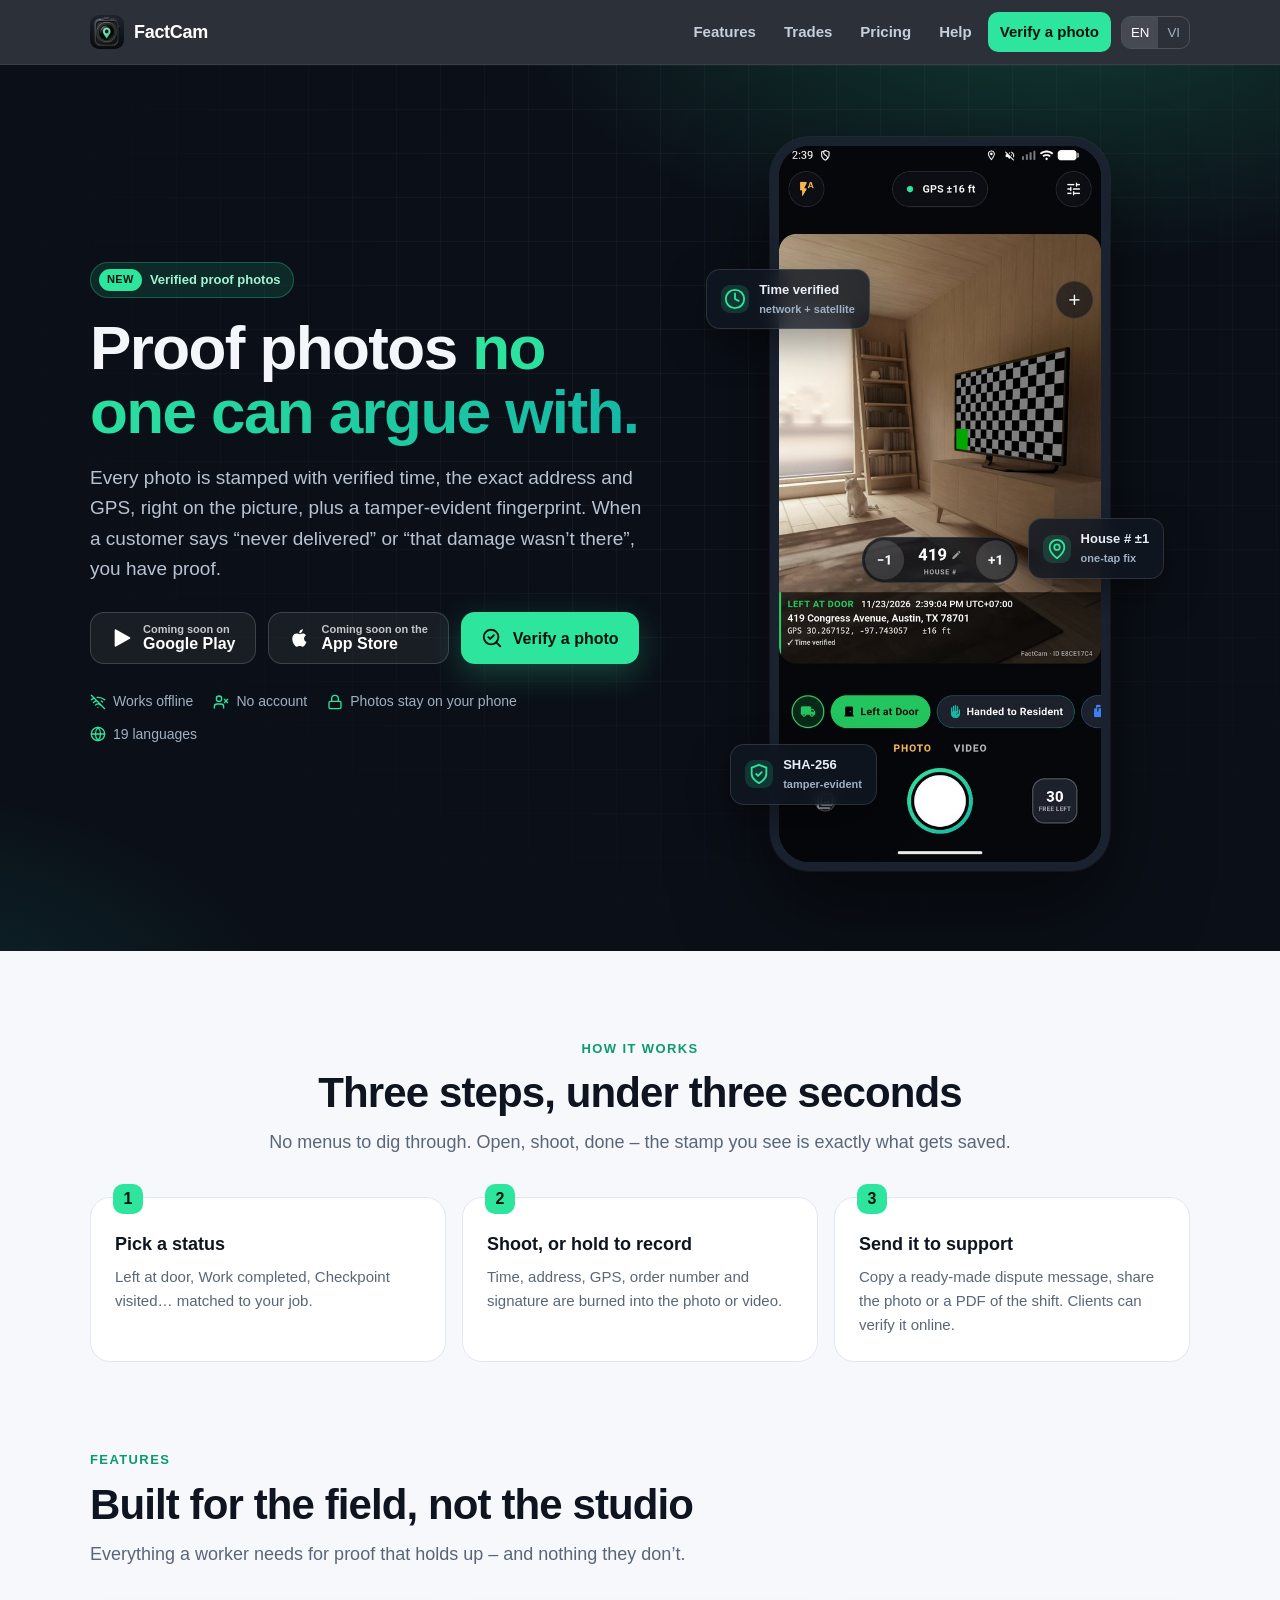
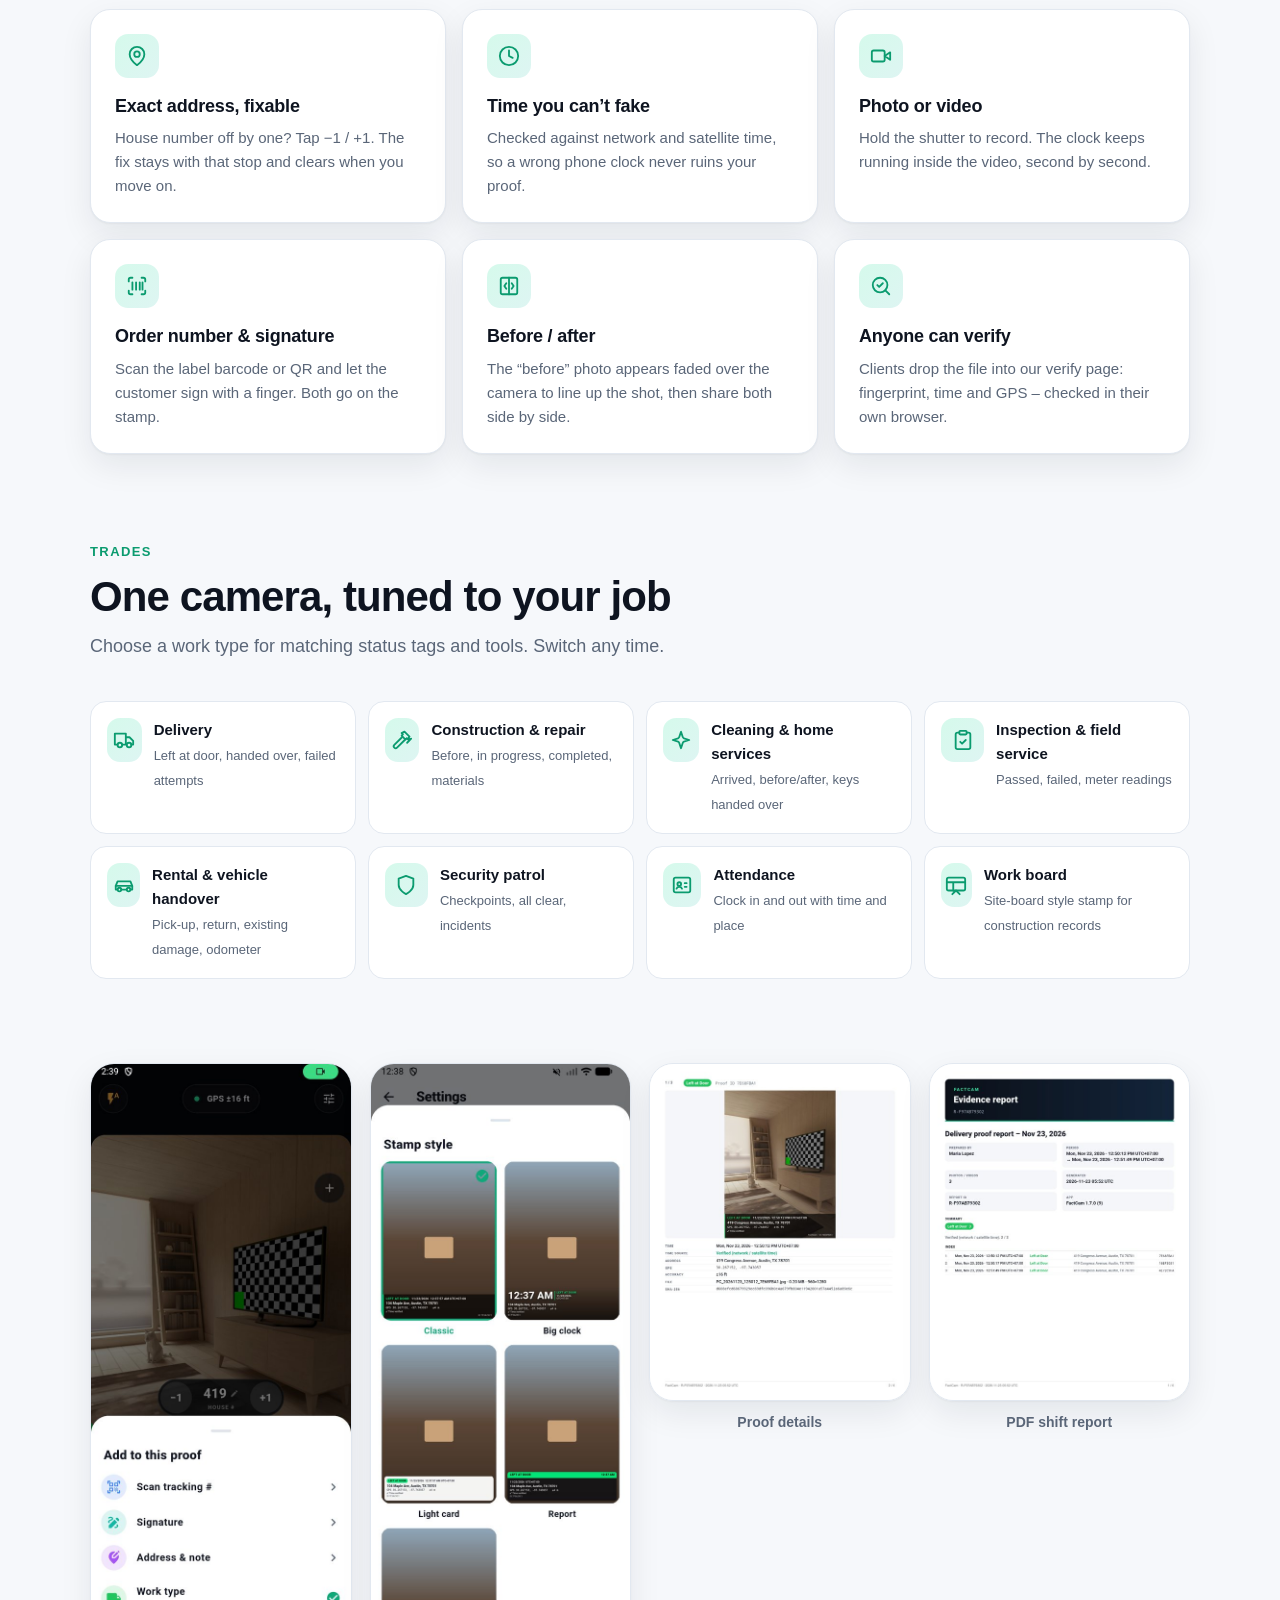
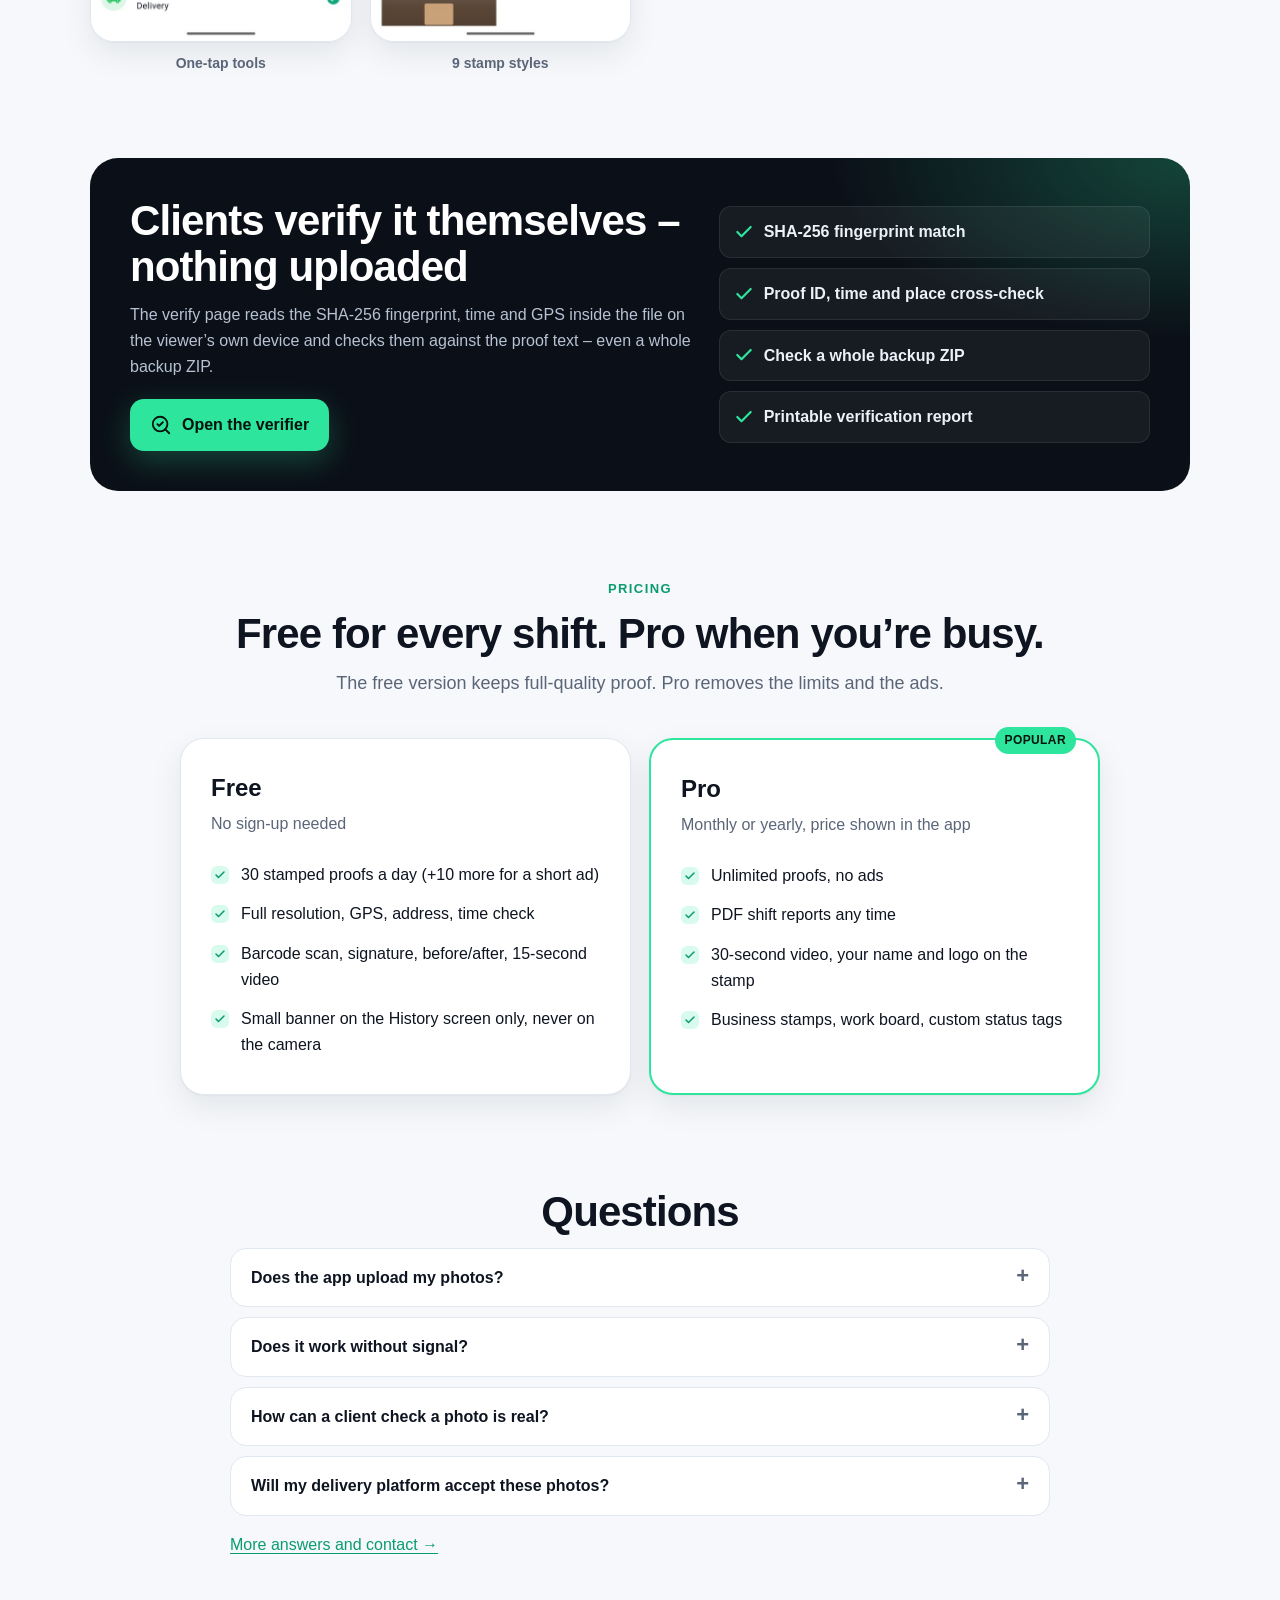
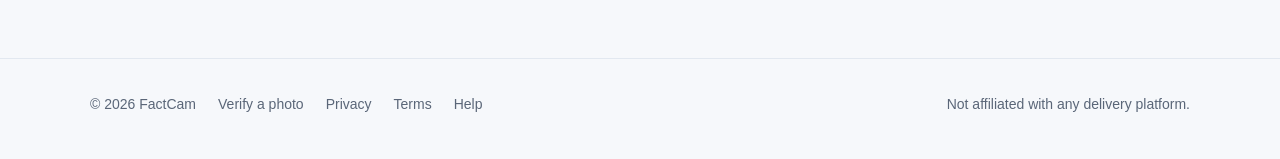
==== commit a4b90d31: "Update FactCam website Co-Authored-By: Claude Opus 5.5 <noreply@anthropic.com>" ====
--- a/index.html
+++ b/index.html
@@ -134,9 +134,9 @@
   <section style="padding-top:0">
     <div class="wrap">
       <div class="shots">
-        <figure><img src="assets/shot-camera.jpg" width="540" height="1200" alt="Camera screen" loading="lazy"><figcaption data-i18n="shots.1">Live stamp</figcaption></figure>
-        <figure><img src="assets/shot-styles.jpg" width="540" height="1200" alt="Stamp styles" loading="lazy"><figcaption data-i18n="shots.2">6 stamp styles</figcaption></figure>
-        <figure><img src="assets/shot-detail.jpg" width="540" height="1200" alt="Proof details" loading="lazy"><figcaption data-i18n="shots.3">Proof details</figcaption></figure>
+        <figure><img src="assets/shot-camera.jpg" width="540" height="1200" alt="Add to this proof" loading="lazy"><figcaption data-i18n="shots.1">One-tap tools</figcaption></figure>
+        <figure><img src="assets/shot-styles.jpg" width="540" height="1200" alt="Stamp styles" loading="lazy"><figcaption data-i18n="shots.2">9 stamp styles</figcaption></figure>
+        <figure><img src="assets/shot-detail.jpg" width="540" height="699" alt="Proof details" loading="lazy"><figcaption data-i18n="shots.3">Proof details</figcaption></figure>
         <figure><img src="assets/shot-pdf.jpg" width="540" height="699" alt="PDF report" loading="lazy"><figcaption data-i18n="shots.4">PDF shift report</figcaption></figure>
       </div>
     </div>
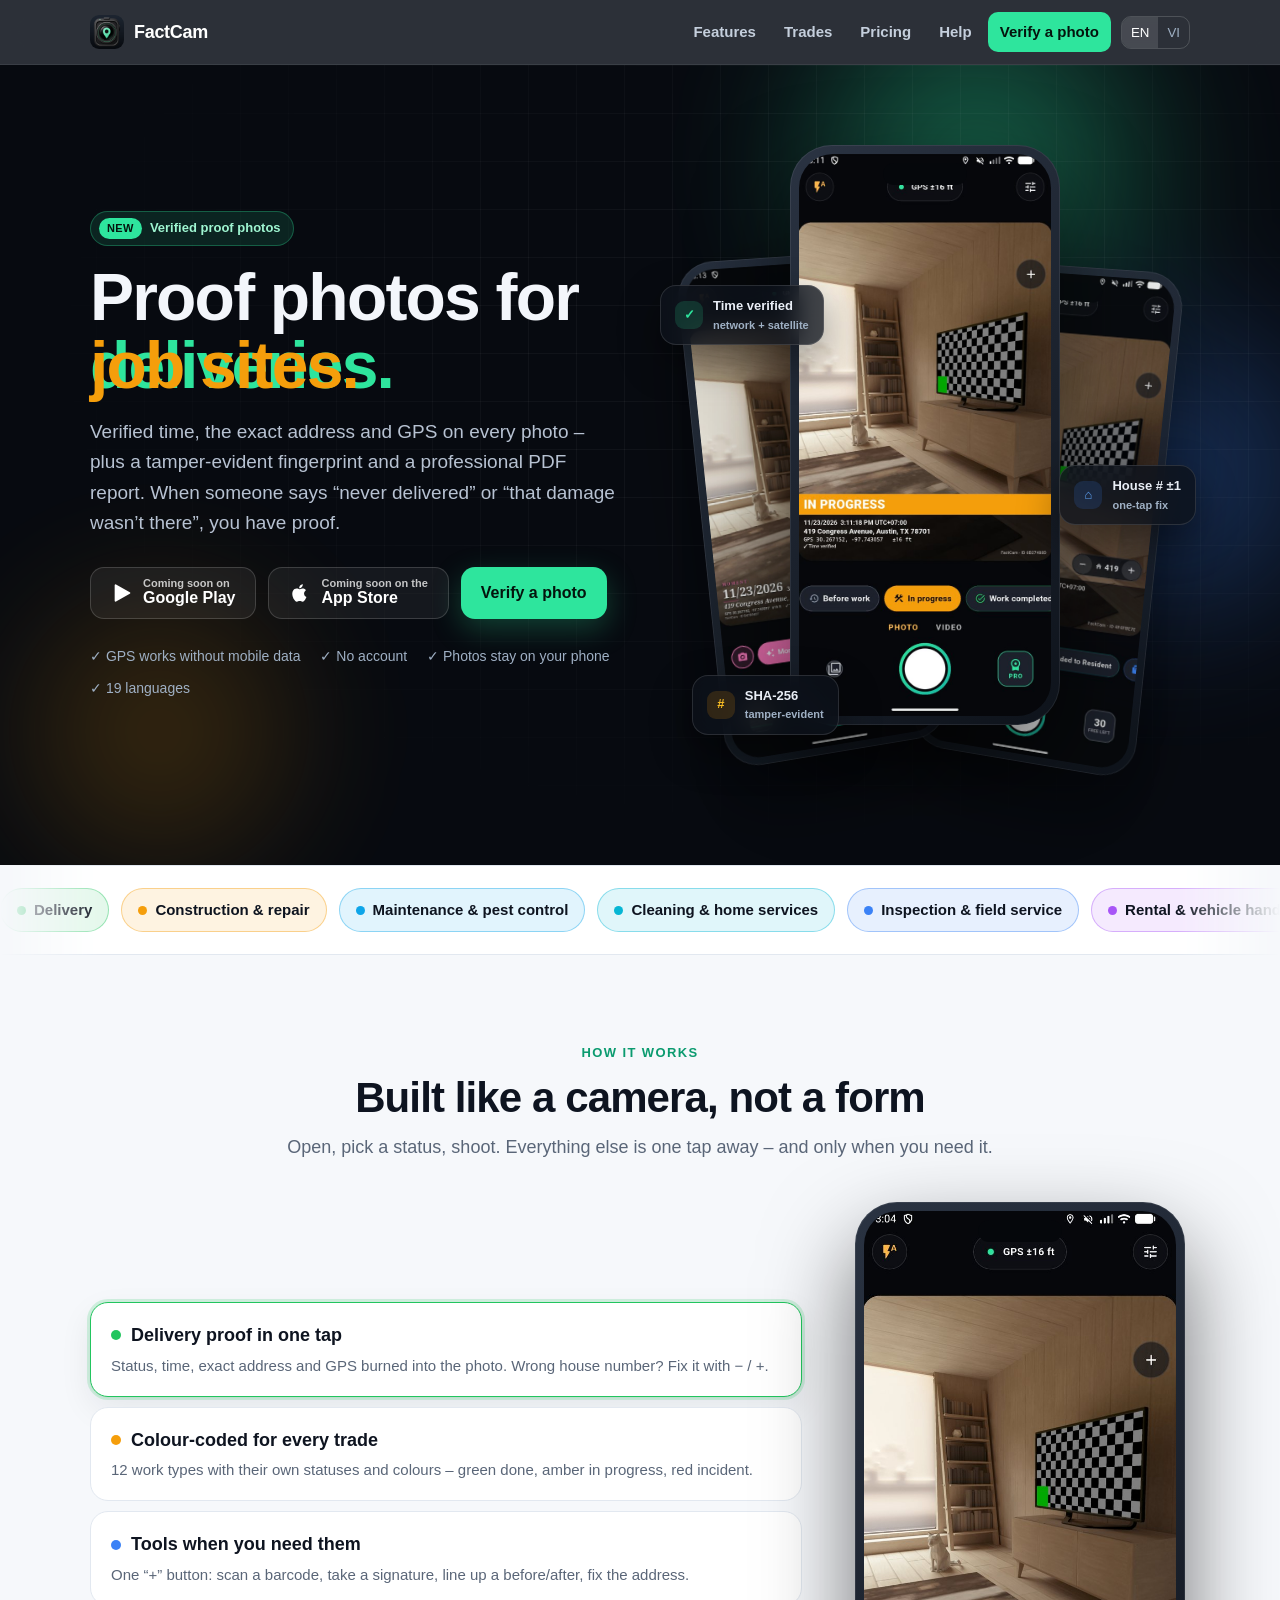
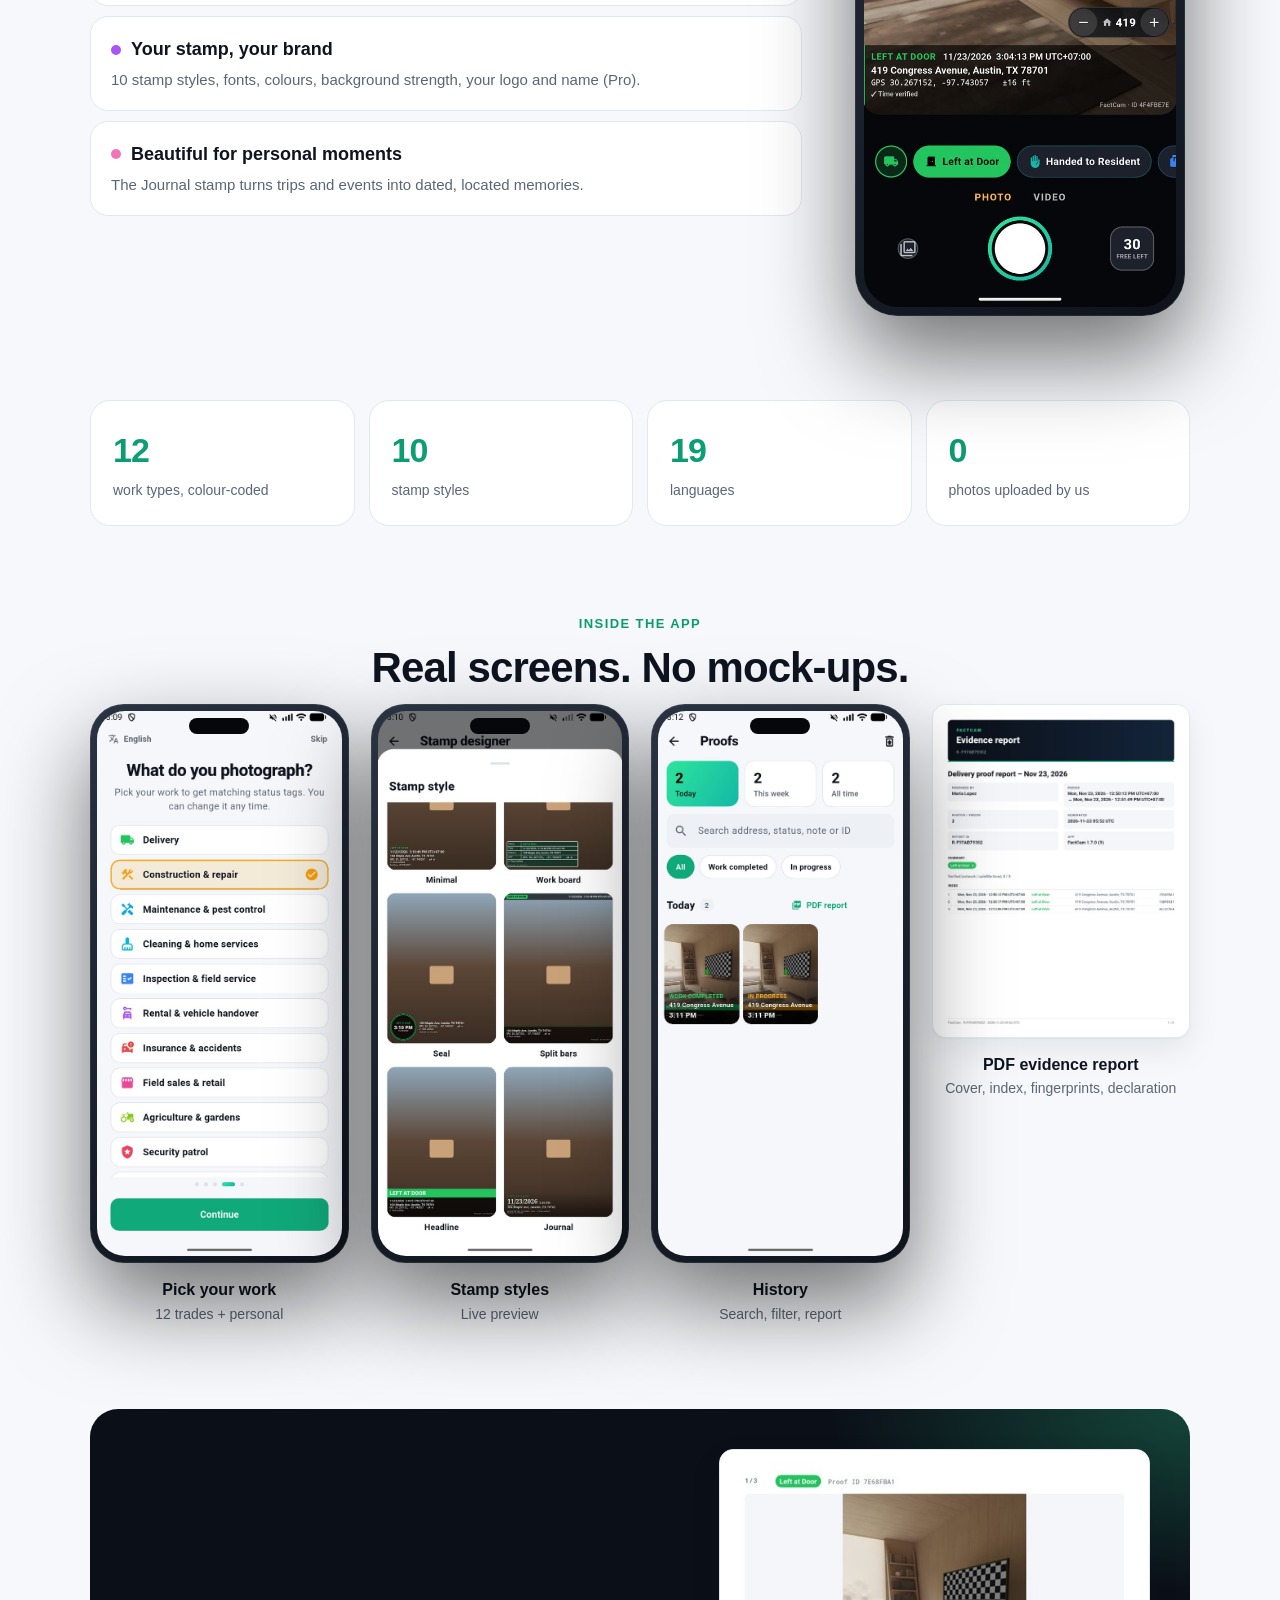
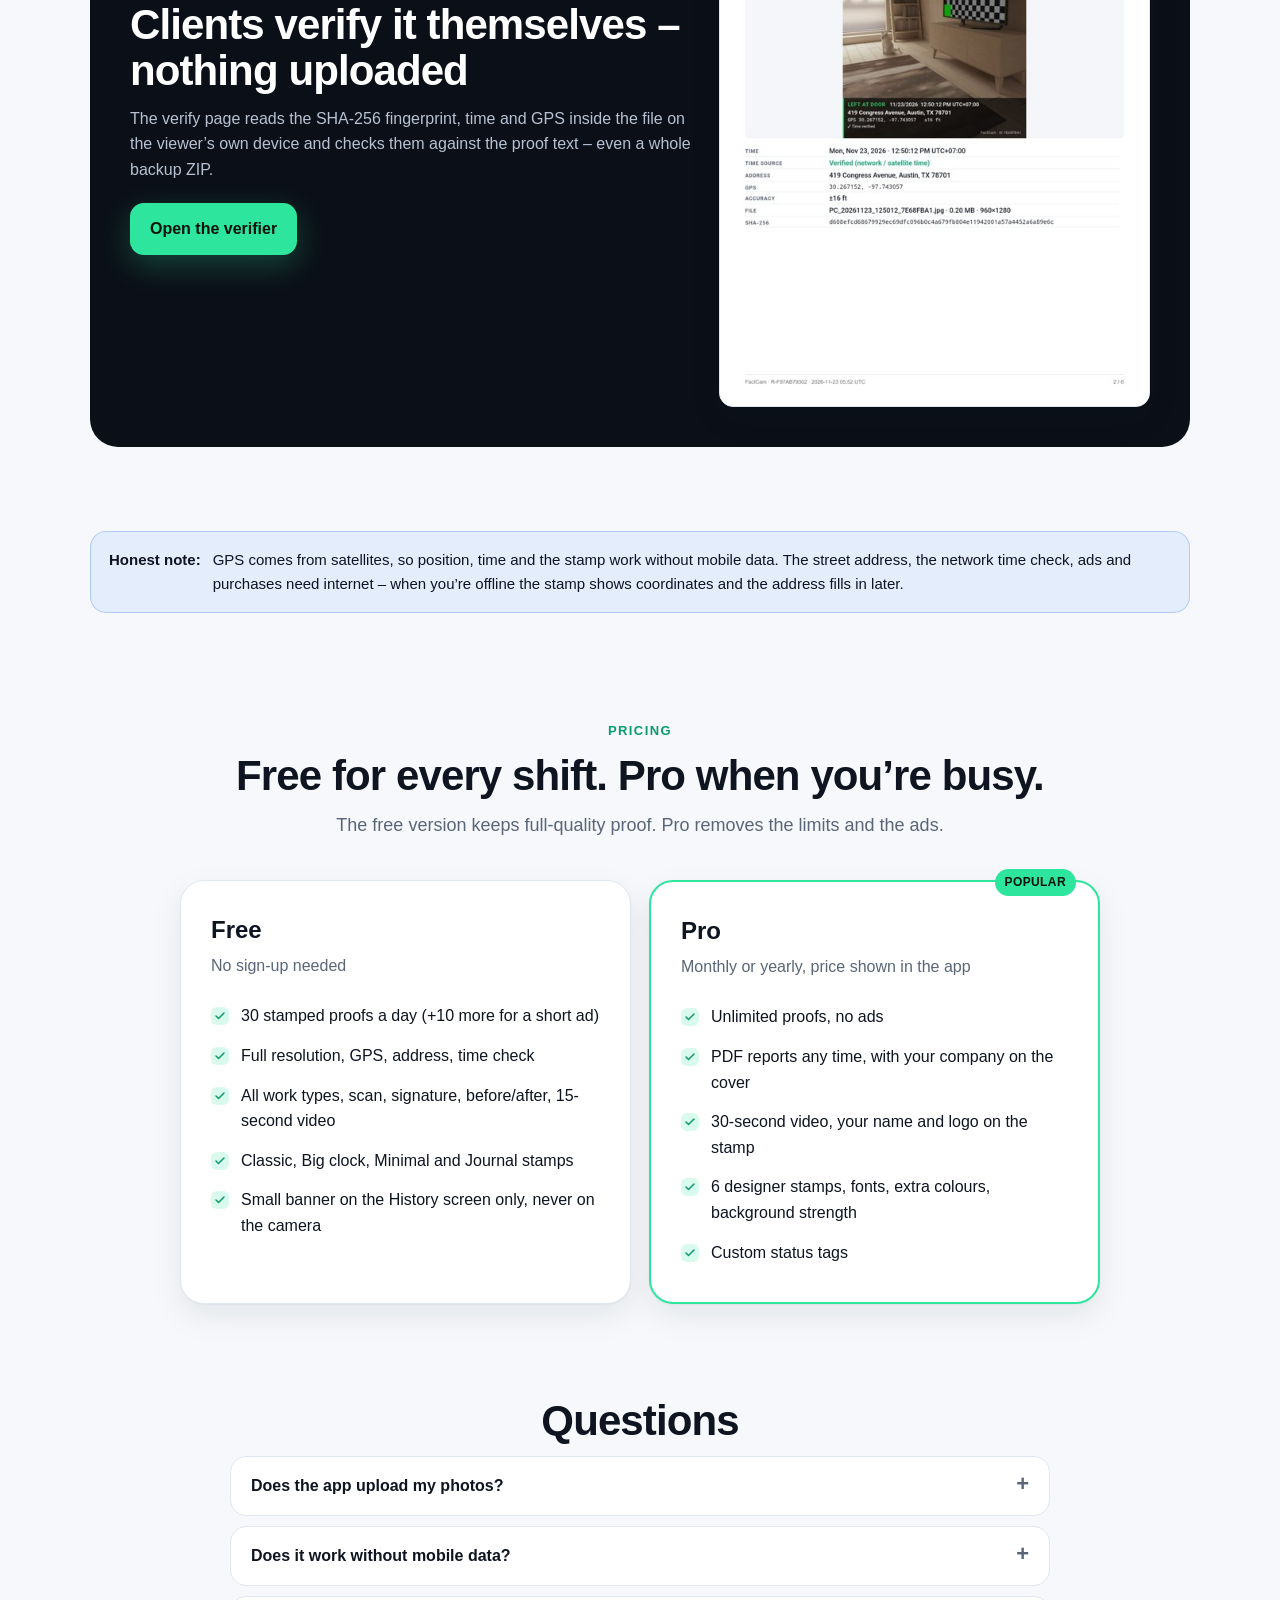
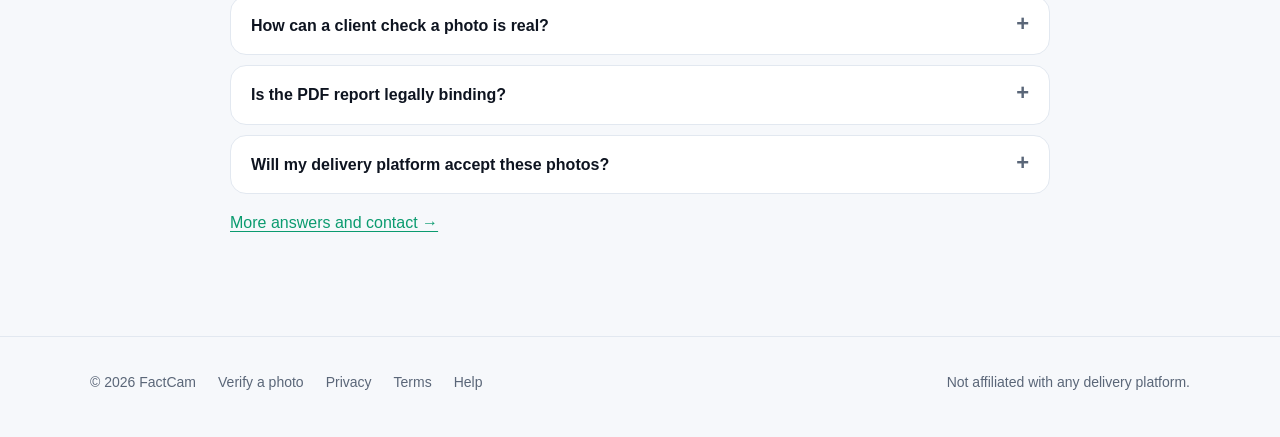
==== commit 3ee02956: "Update FactCam website Co-Authored-By: Claude Opus 5.5 <noreply@anthropic.com>" ====
--- a/index.html
+++ b/index.html
@@ -4,49 +4,24 @@
 <meta charset="utf-8">
 <meta name="viewport" content="width=device-width, initial-scale=1">
 <title>FactCam – Verified Proof Photo Camera</title>
-<meta name="description" content="Stamp every work photo with verified time, exact address and GPS, plus a tamper-evident fingerprint. Offline, no account. Clients can verify photos in their browser.">
+<meta name="description" content="Stamp every photo with verified time, exact address and GPS, plus a tamper-evident fingerprint. For deliveries, trades, inspections, patrols and personal moments. No account; photos stay on your phone.">
 <meta property="og:title" content="FactCam – Verified Proof Photo Camera">
-<meta property="og:description" content="Verified time, address and GPS on every work photo. Offline, no account, verifiable in any browser.">
-<meta property="og:image" content="assets/shot-tools.jpg">
-<meta name="theme-color" content="#0b1018">
+<meta property="og:description" content="Verified time, address and GPS on every photo. Professional PDF reports. Anyone can verify a photo in their browser.">
+<meta property="og:image" content="assets/app-construction.jpg">
+<meta name="theme-color" content="#070a10">
 <link rel="icon" href="assets/favicon.png">
 <link rel="apple-touch-icon" href="assets/apple-touch-icon.png">
 <link rel="stylesheet" href="assets/style.css">
+<link rel="stylesheet" href="assets/motion.css">
+<script>document.documentElement.classList.add('js')</script>
 <script src="assets/site.js" defer></script>
 </head>
 <body>
-<svg width="0" height="0" style="position:absolute" aria-hidden="true">
-  <defs>
-    <symbol id="i-pin" viewBox="0 0 24 24" fill="none" stroke="currentColor" stroke-width="2" stroke-linecap="round" stroke-linejoin="round"><path d="M20 10c0 6-8 12-8 12s-8-6-8-12a8 8 0 0 1 16 0Z"/><circle cx="12" cy="10" r="3"/></symbol>
-    <symbol id="i-clock" viewBox="0 0 24 24" fill="none" stroke="currentColor" stroke-width="2" stroke-linecap="round" stroke-linejoin="round"><circle cx="12" cy="12" r="10"/><path d="M12 6v6l4 2"/></symbol>
-    <symbol id="i-video" viewBox="0 0 24 24" fill="none" stroke="currentColor" stroke-width="2" stroke-linecap="round" stroke-linejoin="round"><path d="m22 8-6 4 6 4V8Z"/><rect x="2" y="6" width="14" height="12" rx="2"/></symbol>
-    <symbol id="i-scan" viewBox="0 0 24 24" fill="none" stroke="currentColor" stroke-width="2" stroke-linecap="round" stroke-linejoin="round"><path d="M3 7V5a2 2 0 0 1 2-2h2M17 3h2a2 2 0 0 1 2 2v2M21 17v2a2 2 0 0 1-2 2h-2M7 21H5a2 2 0 0 1-2-2v-2M7 8v8M11 8v8M15 8v8M18 8v8"/></symbol>
-    <symbol id="i-compare" viewBox="0 0 24 24" fill="none" stroke="currentColor" stroke-width="2" stroke-linecap="round" stroke-linejoin="round"><rect x="3" y="3" width="18" height="18" rx="2"/><path d="M12 3v18"/><path d="m15 9 2 3-2 3M9 9l-2 3 2 3"/></symbol>
-    <symbol id="i-shield" viewBox="0 0 24 24" fill="none" stroke="currentColor" stroke-width="2" stroke-linecap="round" stroke-linejoin="round"><path d="M12 22s8-4 8-10V5l-8-3-8 3v7c0 6 8 10 8 10Z"/><path d="m9 12 2 2 4-4"/></symbol>
-    <symbol id="i-check" viewBox="0 0 24 24" fill="none" stroke="currentColor" stroke-width="2.6" stroke-linecap="round" stroke-linejoin="round"><path d="M20 6 9 17l-5-5"/></symbol>
-    <symbol id="i-wifi-off" viewBox="0 0 24 24" fill="none" stroke="currentColor" stroke-width="2" stroke-linecap="round" stroke-linejoin="round"><path d="m2 2 20 20M8.5 16.5a5 5 0 0 1 7 0M2 8.8a15 15 0 0 1 4.2-2.6M10.7 5.1A15 15 0 0 1 22 8.8M5 12.9a10 10 0 0 1 5.2-2.8M16.9 10.6a10 10 0 0 1 2.1 1.3M12 20h.01"/></symbol>
-    <symbol id="i-user-x" viewBox="0 0 24 24" fill="none" stroke="currentColor" stroke-width="2" stroke-linecap="round" stroke-linejoin="round"><path d="M16 21v-2a4 4 0 0 0-4-4H6a4 4 0 0 0-4 4v2"/><circle cx="9" cy="7" r="4"/><path d="m17 8 5 5M22 8l-5 5"/></symbol>
-    <symbol id="i-lock" viewBox="0 0 24 24" fill="none" stroke="currentColor" stroke-width="2" stroke-linecap="round" stroke-linejoin="round"><rect x="3" y="11" width="18" height="11" rx="2"/><path d="M7 11V7a5 5 0 0 1 10 0v4"/></symbol>
-    <symbol id="i-globe" viewBox="0 0 24 24" fill="none" stroke="currentColor" stroke-width="2" stroke-linecap="round" stroke-linejoin="round"><circle cx="12" cy="12" r="10"/><path d="M2 12h20M12 2a15 15 0 0 1 0 20M12 2a15 15 0 0 0 0 20"/></symbol>
-    <symbol id="i-truck" viewBox="0 0 24 24" fill="none" stroke="currentColor" stroke-width="2" stroke-linecap="round" stroke-linejoin="round"><path d="M10 17h4V5H2v12h3M14 9h4l4 4v4h-2"/><circle cx="7.5" cy="17.5" r="2.5"/><circle cx="17.5" cy="17.5" r="2.5"/></symbol>
-    <symbol id="i-hammer" viewBox="0 0 24 24" fill="none" stroke="currentColor" stroke-width="2" stroke-linecap="round" stroke-linejoin="round"><path d="m15 12-8.4 8.4a2.1 2.1 0 0 1-3-3L12 9"/><path d="M17.6 15 22 10.6M20.9 11.7l-1.3-1.3a1 1 0 0 1 0-1.4l.6-.6-5.5-5.5-3.1 1.6 1.4 1.4-1.4 1.4 4.2 4.2 1.4-1.4 1.3 1.3"/></symbol>
-    <symbol id="i-spark" viewBox="0 0 24 24" fill="none" stroke="currentColor" stroke-width="2" stroke-linecap="round" stroke-linejoin="round"><path d="m12 3-1.9 5.8a2 2 0 0 1-1.3 1.3L3 12l5.8 1.9a2 2 0 0 1 1.3 1.3L12 21l1.9-5.8a2 2 0 0 1 1.3-1.3L21 12l-5.8-1.9a2 2 0 0 1-1.3-1.3Z"/></symbol>
-    <symbol id="i-clipboard" viewBox="0 0 24 24" fill="none" stroke="currentColor" stroke-width="2" stroke-linecap="round" stroke-linejoin="round"><rect x="8" y="2" width="8" height="4" rx="1"/><path d="M16 4h2a2 2 0 0 1 2 2v14a2 2 0 0 1-2 2H6a2 2 0 0 1-2-2V6a2 2 0 0 1 2-2h2"/><path d="m9 14 2 2 4-4"/></symbol>
-    <symbol id="i-car" viewBox="0 0 24 24" fill="none" stroke="currentColor" stroke-width="2" stroke-linecap="round" stroke-linejoin="round"><path d="M19 17h2v-4l-2-5H5L3 13v4h2"/><circle cx="7" cy="17" r="2"/><circle cx="17" cy="17" r="2"/><path d="M9 17h6M3 13h18"/></symbol>
-    <symbol id="i-guard" viewBox="0 0 24 24" fill="none" stroke="currentColor" stroke-width="2" stroke-linecap="round" stroke-linejoin="round"><path d="M12 22s8-4 8-10V5l-8-3-8 3v7c0 6 8 10 8 10Z"/></symbol>
-    <symbol id="i-badge" viewBox="0 0 24 24" fill="none" stroke="currentColor" stroke-width="2" stroke-linecap="round" stroke-linejoin="round"><rect x="3" y="4" width="18" height="16" rx="2"/><circle cx="9" cy="11" r="2"/><path d="M15 10h2M15 14h2M6 16c.5-1.5 1.6-2 3-2s2.5.5 3 2"/></symbol>
-    <symbol id="i-board" viewBox="0 0 24 24" fill="none" stroke="currentColor" stroke-width="2" stroke-linecap="round" stroke-linejoin="round"><rect x="2" y="4" width="20" height="14" rx="2"/><path d="M2 9h20M9 9v9M8 22l4-4 4 4"/></symbol>
-    <symbol id="i-search" viewBox="0 0 24 24" fill="none" stroke="currentColor" stroke-width="2" stroke-linecap="round" stroke-linejoin="round"><circle cx="11" cy="11" r="8"/><path d="m21 21-4.3-4.3"/><path d="m8 11 2 2 4-4"/></symbol>
-    <symbol id="i-play" viewBox="0 0 24 24" fill="currentColor"><path d="M4 3.5v17a1 1 0 0 0 1.5.9l15-8.5a1 1 0 0 0 0-1.8l-15-8.5A1 1 0 0 0 4 3.5Z"/></symbol>
-    <symbol id="i-apple" viewBox="0 0 24 24" fill="currentColor"><path d="M16.4 12.6c0-2.4 2-3.6 2.1-3.7-1.1-1.7-2.9-1.9-3.5-1.9-1.5-.2-2.9.9-3.6.9-.8 0-1.9-.9-3.1-.8-1.6 0-3.1.9-3.9 2.4-1.7 2.9-.4 7.2 1.2 9.6.8 1.2 1.7 2.5 3 2.4 1.2 0 1.6-.8 3.1-.8s1.8.8 3.1.8c1.3 0 2.1-1.2 2.9-2.4.9-1.3 1.3-2.6 1.3-2.7 0 0-2.6-1-2.6-3.8ZM14 5.4c.7-.8 1.1-1.9 1-3-1 0-2.1.7-2.8 1.5-.6.7-1.2 1.8-1 2.9 1.1.1 2.1-.6 2.8-1.4Z"/></symbol>
-  </defs>
-</svg>
-
 <header class="top">
   <div class="wrap">
     <a class="logo" href="./"><img src="assets/icon.png" alt="">FactCam</a>
     <nav class="nav">
-      <a class="hide-sm" href="#features" data-i18n="nav.features">Features</a>
+      <a class="hide-sm" href="#how" data-i18n="nav.features">Features</a>
       <a class="hide-sm" href="#trades" data-i18n="nav.trades">Trades</a>
       <a class="hide-sm" href="#pricing" data-i18n="nav.pricing">Pricing</a>
       <a href="support/" data-i18n="nav.help">Help</a>
@@ -57,133 +32,154 @@
 </header>
 
 <main>
-  <div class="hero">
-    <div class="wrap">
-      <div>
+  <section class="hero2" style="padding:0">
+    <div class="aurora" aria-hidden="true"><span></span><span></span><span></span></div>
+    <div class="grid-bg" aria-hidden="true"></div>
+    <div class="wrap">
+      <div class="reveal">
         <span class="pill"><b>NEW</b><span data-i18n="hero.pill">Verified proof photos</span></span>
-        <h1 data-i18n="hero.title">Proof photos <em>no one can argue with.</em></h1>
-        <p class="lead" data-i18n="hero.lead">Every photo is stamped with verified time, the exact address and GPS, right on the picture, plus a tamper-evident fingerprint. When a customer says “never delivered” or “that damage wasn’t there”, you have proof.</p>
+        <h1><span data-i18n="h2.a">Proof photos for</span><br>
+          <span class="rotator" aria-live="polite">
+            <b class="on" style="color:#2ee59d" data-i18n="r1">deliveries.</b>
+            <b style="color:#f59e0b" data-i18n="r2">job sites.</b>
+            <b style="color:#3b82f6" data-i18n="r3">inspections.</b>
+            <b style="color:#f43f5e" data-i18n="r4">patrols.</b>
+            <b style="color:#a855f7" data-i18n="r5">car rentals.</b>
+            <b style="color:#f472b6" data-i18n="r6">your journeys.</b>
+          </span>
+        </h1>
+        <p class="lead" data-i18n="hero.lead2">Verified time, the exact address and GPS on every photo – plus a tamper-evident fingerprint and a professional PDF report. When someone says “never delivered” or “that damage wasn’t there”, you have proof.</p>
         <div class="actions">
-          <span class="btn ghost store" aria-label="Coming soon on Google Play"><svg class="i"><use href="#i-play"/></svg><span><small data-i18n="hero.play">Coming soon on</small>Google Play</span></span>
-          <span class="btn ghost store" aria-label="Coming soon on the App Store"><svg class="i"><use href="#i-apple"/></svg><span><small data-i18n="hero.ios">Coming soon on the</small>App Store</span></span>
-          <a class="btn primary" href="verify/"><svg class="i"><use href="#i-search"/></svg><span data-i18n="hero.verify">Verify a photo</span></a>
+          <span class="btn ghost store"><svg class="i" viewBox="0 0 24 24" fill="currentColor"><path d="M4 3.5v17a1 1 0 0 0 1.5.9l15-8.5a1 1 0 0 0 0-1.8l-15-8.5A1 1 0 0 0 4 3.5Z"/></svg><span><small data-i18n="hero.play">Coming soon on</small>Google Play</span></span>
+          <span class="btn ghost store"><svg class="i" viewBox="0 0 24 24" fill="currentColor"><path d="M16.4 12.6c0-2.4 2-3.6 2.1-3.7-1.1-1.7-2.9-1.9-3.5-1.9-1.5-.2-2.9.9-3.6.9-.8 0-1.900-.9-3.1-.8-1.6 0-3.1.9-3.9 2.4-1.7 2.9-.4 7.2 1.2 9.6.8 1.2 1.7 2.5 3 2.4 1.2 0 1.6-.8 3.1-.8s1.8.8 3.1.8c1.3 0 2.1-1.2 2.9-2.4.9-1.3 1.3-2.6 1.3-2.7 0 0-2.6-1-2.6-3.8ZM14 5.4c.7-.8 1.1-1.9 1-3-1 0-2.1.7-2.8 1.5-.6.7-1.2 1.8-1 2.9 1.1.1 2.1-.6 2.8-1.4Z"/></svg><span><small data-i18n="hero.ios">Coming soon on the</small>App Store</span></span>
+          <a class="btn primary" href="verify/" data-i18n="hero.verify">Verify a photo</a>
         </div>
         <div class="trust">
-          <span><svg><use href="#i-wifi-off"/></svg><span data-i18n="trust.offline">Works offline</span></span>
-          <span><svg><use href="#i-user-x"/></svg><span data-i18n="trust.account">No account</span></span>
-          <span><svg><use href="#i-lock"/></svg><span data-i18n="trust.private">Photos stay on your phone</span></span>
-          <span><svg><use href="#i-globe"/></svg><span data-i18n="trust.lang">19 languages</span></span>
-        </div>
-      </div>
-      <div class="stage">
-        <div class="phone"><img src="assets/shot-tools.jpg" width="540" height="1200" alt="Camera with a live stamp showing status, time, address and GPS"></div>
-        <div class="float f1"><span class="dot"><svg class="i"><use href="#i-clock"/></svg></span><span><span data-i18n="float.time">Time verified</span><small data-i18n="float.time2">network + satellite</small></span></div>
-        <div class="float f2"><span class="dot"><svg class="i"><use href="#i-pin"/></svg></span><span><span data-i18n="float.addr">House # ±1</span><small data-i18n="float.addr2">one-tap fix</small></span></div>
-        <div class="float f3"><span class="dot"><svg class="i"><use href="#i-shield"/></svg></span><span><span data-i18n="float.hash">SHA-256</span><small data-i18n="float.hash2">tamper-evident</small></span></div>
-      </div>
+          <span data-i18n="trust2.gps">✓ GPS works without mobile data</span>
+          <span data-i18n="trust2.account">✓ No account</span>
+          <span data-i18n="trust2.private">✓ Photos stay on your phone</span>
+          <span data-i18n="trust2.lang">✓ 19 languages</span>
+        </div>
+      </div>
+      <div class="stack reveal d2" aria-hidden="true">
+        <div class="device d2"><img src="assets/app-personal.jpg" alt="" width="600" height="1339"></div>
+        <div class="device d3"><img src="assets/app-delivery.jpg" alt="" width="600" height="1339"></div>
+        <div class="device d1"><img src="assets/app-construction.jpg" alt="" width="600" height="1339"></div>
+        <div class="chip-float cf1"><i style="background:rgba(46,229,157,.16);color:#2ee59d">✓</i><span><span data-i18n="float.time">Time verified</span><small data-i18n="float.time2">network + satellite</small></span></div>
+        <div class="chip-float cf2"><i style="background:rgba(59,130,246,.16);color:#60a5fa">⌂</i><span><span data-i18n="float.addr">House # ±1</span><small data-i18n="float.addr2">one-tap fix</small></span></div>
+        <div class="chip-float cf3"><i style="background:rgba(245,158,11,.16);color:#fbbf24">#</i><span>SHA-256<small data-i18n="float.hash2">tamper-evident</small></span></div>
+      </div>
+    </div>
+  </section>
+
+  <div class="marquee" id="trades" aria-label="Trades">
+    <div class="track">
+      <span class="tag" style="--c:#22c55e" data-i18n="t1">Delivery</span>
+      <span class="tag" style="--c:#f59e0b" data-i18n="t2">Construction & repair</span>
+      <span class="tag" style="--c:#0ea5e9" data-i18n="t9">Maintenance & pest control</span>
+      <span class="tag" style="--c:#06b6d4" data-i18n="t3">Cleaning & home services</span>
+      <span class="tag" style="--c:#3b82f6" data-i18n="t4">Inspection & field service</span>
+      <span class="tag" style="--c:#a855f7" data-i18n="t5">Rental & vehicle handover</span>
+      <span class="tag" style="--c:#ef4444" data-i18n="t10">Insurance & accidents</span>
+      <span class="tag" style="--c:#ec4899" data-i18n="t11">Field sales & retail</span>
+      <span class="tag" style="--c:#84cc16" data-i18n="t12">Agriculture & gardens</span>
+      <span class="tag" style="--c:#f43f5e" data-i18n="t6">Security patrol</span>
+      <span class="tag" style="--c:#14b8a6" data-i18n="t7">Attendance</span>
+      <span class="tag" style="--c:#f472b6" data-i18n="t13">Personal & travel</span>
     </div>
   </div>
 
-  <section>
-    <div class="wrap center">
-      <span class="eyebrow" data-i18n="how.eyebrow">How it works</span>
-      <h2 data-i18n="how.title">Three steps, under three seconds</h2>
-      <p class="sub" data-i18n="how.sub">No menus to dig through. Open, shoot, done – the stamp you see is exactly what gets saved.</p>
-      <div class="steps" style="text-align:left">
-        <div class="step"><h3 data-i18n="how.1t">Pick a status</h3><p data-i18n="how.1">Left at door, Work completed, Checkpoint visited… matched to your job.</p></div>
-        <div class="step"><h3 data-i18n="how.2t">Shoot, or hold to record</h3><p data-i18n="how.2">Time, address, GPS, order number and signature are burned into the photo or video.</p></div>
-        <div class="step"><h3 data-i18n="how.3t">Send it to support</h3><p data-i18n="how.3">Copy a ready-made dispute message, share the photo or a PDF of the shift. Clients can verify it online.</p></div>
-      </div>
-    </div>
-  </section>
-
-  <section id="features" style="padding-top:0">
-    <div class="wrap">
-      <span class="eyebrow" data-i18n="feat.eyebrow">Features</span>
-      <h2 data-i18n="feat.title">Built for the field, not the studio</h2>
-      <p class="sub" data-i18n="feat.sub">Everything a worker needs for proof that holds up – and nothing they don’t.</p>
-      <div class="grid">
-        <div class="card"><div class="ico"><svg class="i"><use href="#i-pin"/></svg></div><h3 data-i18n="f1t">Exact address, fixable</h3><p data-i18n="f1">House number off by one? Tap −1 / +1. The fix stays with that stop and clears when you move on.</p></div>
-        <div class="card"><div class="ico"><svg class="i"><use href="#i-clock"/></svg></div><h3 data-i18n="f2t">Time you can’t fake</h3><p data-i18n="f2">Checked against network and satellite time, so a wrong phone clock never ruins your proof.</p></div>
-        <div class="card"><div class="ico"><svg class="i"><use href="#i-video"/></svg></div><h3 data-i18n="f3t">Photo or video</h3><p data-i18n="f3">Hold the shutter to record. The clock keeps running inside the video, second by second.</p></div>
-        <div class="card"><div class="ico"><svg class="i"><use href="#i-scan"/></svg></div><h3 data-i18n="f4t">Order number & signature</h3><p data-i18n="f4">Scan the label barcode or QR and let the customer sign with a finger. Both go on the stamp.</p></div>
-        <div class="card"><div class="ico"><svg class="i"><use href="#i-compare"/></svg></div><h3 data-i18n="f5t">Before / after</h3><p data-i18n="f5">The “before” photo appears faded over the camera to line up the shot, then share both side by side.</p></div>
-        <div class="card"><div class="ico"><svg class="i"><use href="#i-search"/></svg></div><h3 data-i18n="f6t">Anyone can verify</h3><p data-i18n="f6">Clients drop the file into our verify page: fingerprint, time and GPS – checked in their own browser.</p></div>
-      </div>
-    </div>
-  </section>
-
-  <section id="trades" style="padding-top:0">
-    <div class="wrap">
-      <span class="eyebrow" data-i18n="trades.eyebrow">Trades</span>
-      <h2 data-i18n="trades.title">One camera, tuned to your job</h2>
-      <p class="sub" data-i18n="trades.sub">Choose a work type for matching status tags and tools. Switch any time.</p>
-      <div class="trades">
-        <div class="trade"><div class="ico"><svg class="i"><use href="#i-truck"/></svg></div><div><b data-i18n="t1">Delivery</b><span data-i18n="t1s">Left at door, handed over, failed attempts</span></div></div>
-        <div class="trade"><div class="ico"><svg class="i"><use href="#i-hammer"/></svg></div><div><b data-i18n="t2">Construction & repair</b><span data-i18n="t2s">Before, in progress, completed, materials</span></div></div>
-        <div class="trade"><div class="ico"><svg class="i"><use href="#i-spark"/></svg></div><div><b data-i18n="t3">Cleaning & home services</b><span data-i18n="t3s">Arrived, before/after, keys handed over</span></div></div>
-        <div class="trade"><div class="ico"><svg class="i"><use href="#i-clipboard"/></svg></div><div><b data-i18n="t4">Inspection & field service</b><span data-i18n="t4s">Passed, failed, meter readings</span></div></div>
-        <div class="trade"><div class="ico"><svg class="i"><use href="#i-car"/></svg></div><div><b data-i18n="t5">Rental & vehicle handover</b><span data-i18n="t5s">Pick-up, return, existing damage, odometer</span></div></div>
-        <div class="trade"><div class="ico"><svg class="i"><use href="#i-guard"/></svg></div><div><b data-i18n="t6">Security patrol</b><span data-i18n="t6s">Checkpoints, all clear, incidents</span></div></div>
-        <div class="trade"><div class="ico"><svg class="i"><use href="#i-badge"/></svg></div><div><b data-i18n="t7">Attendance</b><span data-i18n="t7s">Clock in and out with time and place</span></div></div>
-        <div class="trade"><div class="ico"><svg class="i"><use href="#i-board"/></svg></div><div><b data-i18n="t8">Work board</b><span data-i18n="t8s">Site-board style stamp for construction records</span></div></div>
-      </div>
-    </div>
-  </section>
-
-  <section style="padding-top:0">
-    <div class="wrap">
-      <div class="shots">
-        <figure><img src="assets/shot-camera.jpg" width="540" height="1200" alt="Add to this proof" loading="lazy"><figcaption data-i18n="shots.1">One-tap tools</figcaption></figure>
-        <figure><img src="assets/shot-styles.jpg" width="540" height="1200" alt="Stamp styles" loading="lazy"><figcaption data-i18n="shots.2">9 stamp styles</figcaption></figure>
-        <figure><img src="assets/shot-detail.jpg" width="540" height="699" alt="Proof details" loading="lazy"><figcaption data-i18n="shots.3">Proof details</figcaption></figure>
-        <figure><img src="assets/shot-pdf.jpg" width="540" height="699" alt="PDF report" loading="lazy"><figcaption data-i18n="shots.4">PDF shift report</figcaption></figure>
-      </div>
-    </div>
-  </section>
-
-  <section style="padding-top:0">
-    <div class="wrap">
-      <div class="band">
+  <section id="how">
+    <div class="wrap">
+      <div class="center reveal">
+        <span class="eyebrow" data-i18n="how.eyebrow">How it works</span>
+        <h2 data-i18n="how2.title">Built like a camera, not a form</h2>
+        <p class="sub" data-i18n="how2.sub">Open, pick a status, shoot. Everything else is one tap away – and only when you need it.</p>
+      </div>
+      <div class="show">
+        <div class="tabs" role="tablist">
+          <button class="tab reveal" role="tab" aria-selected="true" style="--c:#22c55e" data-img="assets/app-delivery.jpg"><h3 data-i18n="s1t">Delivery proof in one tap</h3><p data-i18n="s1">Status, time, exact address and GPS burned into the photo. Wrong house number? Fix it with − / +.</p></button>
+          <button class="tab reveal d1" role="tab" aria-selected="false" style="--c:#f59e0b" data-img="assets/app-construction.jpg"><h3 data-i18n="s2t">Colour-coded for every trade</h3><p data-i18n="s2">12 work types with their own statuses and colours – green done, amber in progress, red incident.</p></button>
+          <button class="tab reveal d2" role="tab" aria-selected="false" style="--c:#3b82f6" data-img="assets/app-tools.jpg"><h3 data-i18n="s3t">Tools when you need them</h3><p data-i18n="s3">One “+” button: scan a barcode, take a signature, line up a before/after, fix the address.</p></button>
+          <button class="tab reveal d3" role="tab" aria-selected="false" style="--c:#a855f7" data-img="assets/app-designer.jpg"><h3 data-i18n="s4t">Your stamp, your brand</h3><p data-i18n="s4">10 stamp styles, fonts, colours, background strength, your logo and name (Pro).</p></button>
+          <button class="tab reveal d3" role="tab" aria-selected="false" style="--c:#f472b6" data-img="assets/app-personal.jpg"><h3 data-i18n="s5t">Beautiful for personal moments</h3><p data-i18n="s5">The Journal stamp turns trips and events into dated, located memories.</p></button>
+        </div>
+        <div class="screen reveal d1"><div class="device"><img id="showImg" src="assets/app-delivery.jpg" alt="App screen" width="600" height="1339"></div></div>
+      </div>
+    </div>
+  </section>
+
+  <section style="padding-top:0">
+    <div class="wrap">
+      <div class="stats reveal">
+        <div class="stat"><b>12</b><span data-i18n="st1">work types, colour-coded</span></div>
+        <div class="stat"><b>10</b><span data-i18n="st2">stamp styles</span></div>
+        <div class="stat"><b>19</b><span data-i18n="st3">languages</span></div>
+        <div class="stat"><b>0</b><span data-i18n="st4">photos uploaded by us</span></div>
+      </div>
+    </div>
+  </section>
+
+  <section style="padding-top:0">
+    <div class="wrap">
+      <div class="center reveal">
+        <span class="eyebrow" data-i18n="gal.eyebrow">Inside the app</span>
+        <h2 data-i18n="gal.title">Real screens. No mock-ups.</h2>
+      </div>
+      <div class="gallery">
+        <figure class="reveal"><div class="device"><img src="assets/app-trades.jpg" alt="Choose your work" loading="lazy" width="600" height="1339"></div><figcaption><span data-i18n="g1">Pick your work</span><span data-i18n="g1s">12 trades + personal</span></figcaption></figure>
+        <figure class="reveal d1"><div class="device"><img src="assets/app-styles.jpg" alt="Stamp styles" loading="lazy" width="600" height="1339"></div><figcaption><span data-i18n="g2">Stamp styles</span><span data-i18n="g2s">Live preview</span></figcaption></figure>
+        <figure class="reveal d2"><div class="device"><img src="assets/app-history.jpg" alt="History" loading="lazy" width="600" height="1339"></div><figcaption><span data-i18n="g3">History</span><span data-i18n="g3s">Search, filter, report</span></figcaption></figure>
+        <figure class="reveal d3"><div class="paper"><img src="assets/shot-pdf.jpg" alt="PDF report" loading="lazy" width="540" height="699"></div><figcaption><span data-i18n="g4">PDF evidence report</span><span data-i18n="g4s">Cover, index, fingerprints, declaration</span></figcaption></figure>
+      </div>
+    </div>
+  </section>
+
+  <section style="padding-top:0">
+    <div class="wrap">
+      <div class="band reveal">
         <div>
           <h2 data-i18n="band.title">Clients verify it themselves – nothing uploaded</h2>
           <p data-i18n="band.text">The verify page reads the SHA-256 fingerprint, time and GPS inside the file on the viewer’s own device and checks them against the proof text – even a whole backup ZIP.</p>
-          <a class="btn primary" href="verify/"><svg class="i"><use href="#i-search"/></svg><span data-i18n="band.cta">Open the verifier</span></a>
-        </div>
-        <ul class="checks">
-          <li><svg><use href="#i-check"/></svg><span data-i18n="band.c1">SHA-256 fingerprint match</span></li>
-          <li><svg><use href="#i-check"/></svg><span data-i18n="band.c2">Proof ID, time and place cross-check</span></li>
-          <li><svg><use href="#i-check"/></svg><span data-i18n="band.c3">Check a whole backup ZIP</span></li>
-          <li><svg><use href="#i-check"/></svg><span data-i18n="band.c4">Printable verification report</span></li>
-        </ul>
-      </div>
-    </div>
-  </section>
-
-  <section id="pricing" style="padding-top:0">
+          <a class="btn primary" href="verify/" data-i18n="band.cta">Open the verifier</a>
+        </div>
+        <div class="paper"><img src="assets/shot-detail.jpg" alt="Proof page" loading="lazy" width="540" height="699"></div>
+      </div>
+    </div>
+  </section>
+
+  <section style="padding-top:0">
+    <div class="wrap reveal">
+      <div class="honest"><b data-i18n="hn.t">Honest note:</b><span data-i18n="hn.b">GPS comes from satellites, so position, time and the stamp work without mobile data. The street address, the network time check, ads and purchases need internet – when you’re offline the stamp shows coordinates and the address fills in later.</span></div>
+    </div>
+  </section>
+
+  <section id="pricing" style="padding-top:20px">
     <div class="wrap center">
-      <span class="eyebrow" data-i18n="price.eyebrow">Pricing</span>
-      <h2 data-i18n="price.title">Free for every shift. Pro when you’re busy.</h2>
-      <p class="sub" data-i18n="price.sub">The free version keeps full-quality proof. Pro removes the limits and the ads.</p>
+      <span class="eyebrow reveal" data-i18n="price.eyebrow">Pricing</span>
+      <h2 class="reveal" data-i18n="price.title">Free for every shift. Pro when you’re busy.</h2>
+      <p class="sub reveal" data-i18n="price.sub">The free version keeps full-quality proof. Pro removes the limits and the ads.</p>
       <div class="plans" style="text-align:left">
-        <div class="plan">
+        <div class="plan reveal">
           <h3 data-i18n="free.title">Free</h3>
           <p class="muted" style="margin:0" data-i18n="free.sub">No sign-up needed</p>
           <ul>
             <li data-i18n="free.1">30 stamped proofs a day (+10 more for a short ad)</li>
             <li data-i18n="free.2">Full resolution, GPS, address, time check</li>
-            <li data-i18n="free.3">Barcode scan, signature, before/after, 15-second video</li>
+            <li data-i18n="free.3b">All work types, scan, signature, before/after, 15-second video</li>
+            <li data-i18n="free.5">Classic, Big clock, Minimal and Journal stamps</li>
             <li data-i18n="free.4">Small banner on the History screen only, never on the camera</li>
           </ul>
         </div>
-        <div class="plan pro" data-badge="POPULAR">
+        <div class="plan pro reveal d1" data-badge="POPULAR">
           <h3 data-i18n="pro.title">Pro</h3>
           <p class="muted" style="margin:0" data-i18n="pro.sub">Monthly or yearly, price shown in the app</p>
           <ul>
             <li data-i18n="pro.1">Unlimited proofs, no ads</li>
-            <li data-i18n="pro.2">PDF shift reports any time</li>
+            <li data-i18n="pro.2b">PDF reports any time, with your company on the cover</li>
             <li data-i18n="pro.3">30-second video, your name and logo on the stamp</li>
-            <li data-i18n="pro.4">Business stamps, work board, custom status tags</li>
+            <li data-i18n="pro.4b">6 designer stamps, fonts, extra colours, background strength</li>
+            <li data-i18n="pro.5">Custom status tags</li>
           </ul>
         </div>
       </div>
@@ -192,12 +188,13 @@
 
   <section style="padding-top:0">
     <div class="wrap">
-      <h2 class="center" data-i18n="faq.title">Questions</h2>
+      <h2 class="center reveal" data-i18n="faq.title">Questions</h2>
       <div class="faq">
-        <details><summary data-i18n="q1">Does the app upload my photos?</summary><span data-i18n="a1">No. Photos, locations and settings stay on your phone. See the privacy policy.</span></details>
-        <details><summary data-i18n="q2">Does it work without signal?</summary><span data-i18n="a2">Yes. Time, GPS and the stamp work offline; the street address appears when the phone can look it up, and coordinates are always stamped.</span></details>
-        <details><summary data-i18n="q3">How can a client check a photo is real?</summary><span data-i18n="a3">Send the original file and the proof text. They open the verify page and drop the file in – it shows whether it matches, plus the time and GPS stored in the photo.</span></details>
-        <details><summary data-i18n="q4">Will my delivery platform accept these photos?</summary><span data-i18n="a4">The app makes your photo clearer and harder to dispute, but each platform decides its own cases. Always follow your platform’s photo rules too.</span></details>
+        <details class="reveal"><summary data-i18n="q1">Does the app upload my photos?</summary><span data-i18n="a1">No. Photos, locations and settings stay on your phone. See the privacy policy.</span></details>
+        <details class="reveal"><summary data-i18n="q2b">Does it work without mobile data?</summary><span data-i18n="a2b">GPS, time and the stamp work without data, because GPS uses satellites. The street address and the network time check need internet; offline, coordinates are stamped and the address appears once you’re connected.</span></details>
+        <details class="reveal"><summary data-i18n="q3">How can a client check a photo is real?</summary><span data-i18n="a3">Send the original file and the proof text. They open the verify page and drop the file in – it shows whether it matches, plus the time and GPS stored in the photo.</span></details>
+        <details class="reveal"><summary data-i18n="q5">Is the PDF report legally binding?</summary><span data-i18n="a5">It is strong supporting evidence – every photo has a fingerprint anyone can check, and you can sign the declaration page – but no app can make a document legally binding on its own. Ask the platform, insurer or court what they accept.</span></details>
+        <details class="reveal"><summary data-i18n="q4">Will my delivery platform accept these photos?</summary><span data-i18n="a4">The app makes your photo clearer and harder to dispute, but each platform decides its own cases. Always follow your platform’s photo rules too.</span></details>
         <p><a href="support/" data-i18n="more">More answers and contact →</a></p>
       </div>
     </div>
@@ -209,17 +206,49 @@
     <span>© 2026 FactCam</span>
     <a href="verify/" data-i18n="nav.verify">Verify a photo</a>
     <a href="privacy/" data-i18n="nav.privacy">Privacy</a>
-    <a href="terms/">Terms</a>
+    <a href="terms/" data-i18n="nav.terms">Terms</a>
     <a href="support/" data-i18n="nav.help">Help</a>
     <span class="sp" data-i18n="foot.na">Not affiliated with any delivery platform.</span>
   </div>
 </footer>
 <script>
-  // Swap the "POPULAR" badge text with the language.
+(() => {
+  const io = 'IntersectionObserver' in window ? new IntersectionObserver((es) => es.forEach((e) => {
+    if (e.isIntersecting) { e.target.classList.add('in'); io.unobserve(e.target); }
+  }), { threshold: 0.12 }) : null;
+  document.querySelectorAll('.reveal').forEach((el) => io ? io.observe(el) : el.classList.add('in'));
+  const reduce = matchMedia('(prefers-reduced-motion: reduce)').matches;
+  const words = [...document.querySelectorAll('.rotator b')];
+  let i = 0;
+  if (words.length && !reduce) {
+    setInterval(() => {
+      const cur = words[i]; i = (i + 1) % words.length; const next = words[i];
+      cur.classList.remove('on'); cur.classList.add('out');
+      setTimeout(() => cur.classList.remove('out'), 500);
+      next.classList.add('on');
+    }, 2200);
+  }
+  const track = document.querySelector('.marquee .track');
+  if (track) track.innerHTML += track.innerHTML;
+  const img = document.getElementById('showImg');
+  const tabs = [...document.querySelectorAll('.tab')];
+  let auto = null;
+  function select(t) {
+    tabs.forEach((x) => x.setAttribute('aria-selected', String(x === t)));
+    if (img.getAttribute('src') === t.dataset.img) return;
+    img.classList.add('swap');
+    setTimeout(() => { img.onload = () => img.classList.remove('swap'); img.src = t.dataset.img; }, 250);
+  }
+  tabs.forEach((t) => t.addEventListener('click', () => { clearInterval(auto); select(t); }));
+  if (tabs.length && !reduce) {
+    let k = 0; auto = setInterval(() => { k = (k + 1) % tabs.length; select(tabs[k]); }, 4500);
+  }
+  tabs.forEach((t) => { const p = new Image(); p.src = t.dataset.img; });
   document.addEventListener('langchange', (e) => {
     const p = document.querySelector('.plan.pro');
     if (p) p.dataset.badge = e.detail === 'vi' ? 'PHỔ BIẾN' : 'POPULAR';
   });
+})();
 </script>
 </body>
 </html>
--- a/assets/style.css
+++ b/assets/style.css
@@ -245,3 +245,14 @@
   .res { break-inside: avoid; box-shadow: none; border: 1px solid #999; }
   .doc { padding-top: 0; }
 }
+
+/* Narrow phones: keep the header on one line. */
+.nav a { white-space: nowrap; }
+@media (max-width: 420px) {
+  .top .wrap { gap: 8px; }
+  .logo { font-size: 16px; }
+  .logo img { width: 28px; height: 28px; }
+  .nav a { padding: 7px 8px; font-size: 13px; }
+  .nav a.cta { padding: 7px 10px; }
+  .nav a[href$="support/"], .nav a[href="./"]:not(.cta) { display: none; }
+}
--- a/assets/motion.css
+++ b/assets/motion.css
@@ -0,0 +1,99 @@
+/* Motion & showcase layer for the landing page. Everything degrades to a
+   static page with prefers-reduced-motion or without JavaScript. */
+
+/* Scroll reveal */
+.js .reveal { opacity: 0; transform: translateY(26px); transition: opacity .7s cubic-bezier(.2,.7,.2,1), transform .7s cubic-bezier(.2,.7,.2,1); }
+.js .reveal.in { opacity: 1; transform: none; }
+.js .reveal.d1 { transition-delay: .08s; } .js .reveal.d2 { transition-delay: .16s; } .js .reveal.d3 { transition-delay: .24s; }
+
+/* Hero */
+.hero2 { position: relative; overflow: hidden; color: #f3f6fb; background: #070a10; }
+.hero2 .aurora { position: absolute; inset: -20% -10% auto -10%; height: 140%; pointer-events: none; filter: blur(60px); opacity: .85; }
+.hero2 .aurora span { position: absolute; border-radius: 50%; mix-blend-mode: screen; animation: drift 18s ease-in-out infinite alternate; }
+.hero2 .aurora span:nth-child(1) { width: 520px; height: 520px; left: 55%; top: 0; background: radial-gradient(circle, rgba(46,229,157,.55), transparent 65%); }
+.hero2 .aurora span:nth-child(2) { width: 460px; height: 460px; left: 70%; top: 30%; background: radial-gradient(circle, rgba(59,130,246,.45), transparent 65%); animation-duration: 22s; }
+.hero2 .aurora span:nth-child(3) { width: 420px; height: 420px; left: 5%; top: 55%; background: radial-gradient(circle, rgba(245,158,11,.30), transparent 65%); animation-duration: 26s; }
+@keyframes drift { from { transform: translate(0,0) scale(1); } to { transform: translate(-60px,40px) scale(1.12); } }
+.hero2 .grid-bg { position: absolute; inset: 0; background-image: linear-gradient(rgba(255,255,255,.04) 1px, transparent 1px), linear-gradient(90deg, rgba(255,255,255,.04) 1px, transparent 1px); background-size: 48px 48px; mask-image: radial-gradient(ellipse at 65% 35%, #000 25%, transparent 72%); }
+.hero2 .wrap { position: relative; z-index: 1; display: grid; grid-template-columns: 1fr 1fr; gap: 40px; align-items: center; padding-top: 70px; padding-bottom: 90px; min-height: 720px; }
+.hero2 h1 { font-size: clamp(40px, 5.6vw, 66px); line-height: 1.02; letter-spacing: -1.8px; margin: 18px 0; }
+.rotator { display: inline-grid; vertical-align: bottom; }
+.rotator b { grid-area: 1/1; font-weight: 800; opacity: 0; transform: translateY(40%); transition: opacity .5s, transform .5s; white-space: nowrap; }
+.rotator b.on { opacity: 1; transform: none; }
+.rotator b.out { opacity: 0; transform: translateY(-40%); }
+
+/* Phone stack */
+.stack { position: relative; height: 640px; perspective: 1600px; }
+.device { position: absolute; width: 270px; border-radius: 42px; padding: 9px; background: linear-gradient(145deg, #2a3342, #0e131b); box-shadow: 0 40px 90px rgba(0,0,0,.55), inset 0 0 0 1px rgba(255,255,255,.08); }
+.device img { border-radius: 34px; display: block; width: 100%; }
+.device::before { content: ""; position: absolute; top: 18px; left: 50%; width: 84px; height: 22px; margin-left: -42px; background: #05070b; border-radius: 20px; z-index: 2; }
+.stack .d1 { left: 50%; top: 10px; margin-left: -135px; z-index: 3; animation: float 7s ease-in-out infinite; }
+.stack .d2 { left: 4%; top: 80px; transform: rotateY(18deg) rotateZ(-6deg) scale(.86); opacity: .9; z-index: 2; animation: float 8s ease-in-out .8s infinite; }
+.stack .d3 { right: 2%; top: 90px; transform: rotateY(-18deg) rotateZ(6deg) scale(.86); opacity: .9; z-index: 1; animation: float 9s ease-in-out 1.6s infinite; }
+@keyframes float { 0%, 100% { translate: 0 0; } 50% { translate: 0 -14px; } }
+.chip-float { position: absolute; z-index: 4; display: flex; gap: 10px; align-items: center; padding: 10px 14px; border-radius: 16px; background: rgba(13,18,27,.78); border: 1px solid rgba(255,255,255,.12); backdrop-filter: blur(12px); -webkit-backdrop-filter: blur(12px); font-size: 13px; font-weight: 700; color: #e9eef6; box-shadow: 0 16px 40px rgba(0,0,0,.4); animation: float 6s ease-in-out infinite; white-space: nowrap; }
+.chip-float small { display: block; font-size: 11px; color: #9fb0c4; font-weight: 600; }
+.chip-float i { width: 28px; height: 28px; border-radius: 9px; display: grid; place-items: center; font-style: normal; }
+.cf1 { left: 0; top: 150px; } .cf2 { right: -6px; top: 330px; animation-delay: 1.2s; } .cf3 { left: 6%; bottom: 40px; animation-delay: 2.1s; }
+
+/* Marquee of trades */
+.marquee { overflow: hidden; padding: 22px 0; border-block: 1px solid var(--line); background: var(--surface); mask-image: linear-gradient(90deg, transparent, #000 8%, #000 92%, transparent); }
+.marquee .track { display: flex; gap: 12px; width: max-content; animation: scroll 40s linear infinite; }
+.marquee:hover .track { animation-play-state: paused; }
+@keyframes scroll { to { transform: translateX(-50%); } }
+.tag { display: inline-flex; align-items: center; gap: 8px; padding: 9px 16px; border-radius: 999px; font-weight: 700; font-size: 15px; white-space: nowrap; border: 1px solid color-mix(in srgb, var(--c) 40%, transparent); background: color-mix(in srgb, var(--c) 12%, transparent); color: var(--text); }
+.tag::before { content: ""; width: 9px; height: 9px; border-radius: 50%; background: var(--c); }
+
+/* Showcase tabs */
+.show { display: grid; grid-template-columns: 1fr 340px; gap: 48px; align-items: center; }
+.tabs { display: grid; gap: 10px; }
+.tab { text-align: left; border: 1px solid var(--line); background: var(--surface); border-radius: 18px; padding: 18px 20px; cursor: pointer; transition: border-color .25s, box-shadow .25s, transform .25s; font: inherit; color: inherit; }
+.tab:hover { transform: translateX(4px); }
+.tab[aria-selected="true"] { border-color: var(--c, var(--brand)); box-shadow: 0 0 0 3px color-mix(in srgb, var(--c, var(--brand)) 18%, transparent), var(--shadow); }
+.tab h3 { margin: 0 0 4px; font-size: 18px; display: flex; align-items: center; gap: 10px; }
+.tab h3::before { content: ""; width: 10px; height: 10px; border-radius: 50%; background: var(--c, var(--brand)); }
+.tab p { margin: 0; color: var(--muted); font-size: 15px; }
+.screen { position: relative; }
+.screen .device { position: relative; width: 100%; max-width: 330px; margin: 0 auto; }
+.screen .device img { transition: opacity .35s ease, transform .45s ease; }
+.screen .device img.swap { opacity: 0; transform: scale(.97); }
+
+/* Gallery */
+.gallery { display: grid; grid-template-columns: repeat(4, 1fr); gap: 22px; }
+.gallery figure { margin: 0; }
+.gallery .device { position: relative; width: 100%; padding: 7px; border-radius: 34px; }
+.gallery .device img { border-radius: 28px; }
+.gallery .device::before { width: 60px; height: 16px; margin-left: -30px; top: 14px; }
+.gallery figcaption { text-align: center; margin-top: 14px; font-weight: 700; }
+.gallery figcaption span { display: block; }
+.gallery figcaption span + span { color: var(--muted); font-weight: 500; font-size: 14px; }
+.paper { border-radius: 14px; overflow: hidden; border: 1px solid var(--line); box-shadow: var(--shadow); background: #fff; }
+
+/* Stats strip */
+.stats { display: grid; grid-template-columns: repeat(4, 1fr); gap: 14px; }
+.stat { padding: 22px; border-radius: 20px; background: var(--surface); border: 1px solid var(--line); }
+.stat b { display: block; font-size: 34px; letter-spacing: -1px; background: linear-gradient(90deg, var(--brand-deep), var(--brand-2)); -webkit-background-clip: text; background-clip: text; color: transparent; }
+.stat span { color: var(--muted); font-size: 14px; }
+
+.honest { display: flex; gap: 12px; align-items: flex-start; padding: 16px 18px; border-radius: 16px; background: color-mix(in srgb, #3b82f6 9%, transparent); border: 1px solid color-mix(in srgb, #3b82f6 30%, transparent); font-size: 15px; }
+.honest b { white-space: nowrap; }
+
+@media (max-width: 980px) {
+  .hero2 .wrap { grid-template-columns: 1fr; min-height: 0; }
+  .stack { height: 560px; }
+  .show { grid-template-columns: 1fr; }
+  .screen { order: -1; }
+  .gallery { grid-template-columns: repeat(2, 1fr); }
+  .stats { grid-template-columns: repeat(2, 1fr); }
+}
+@media (max-width: 560px) {
+  .stack { height: 500px; }
+  .stack .d2, .stack .d3 { display: none; }
+  .chip-float.cf2, .chip-float.cf3 { display: none; }
+  .device { width: 240px; }
+  .stack .d1 { margin-left: -120px; }
+}
+@media (prefers-reduced-motion: reduce) {
+  *, *::before, *::after { animation: none !important; transition: none !important; }
+  .js .reveal { opacity: 1; transform: none; }
+}
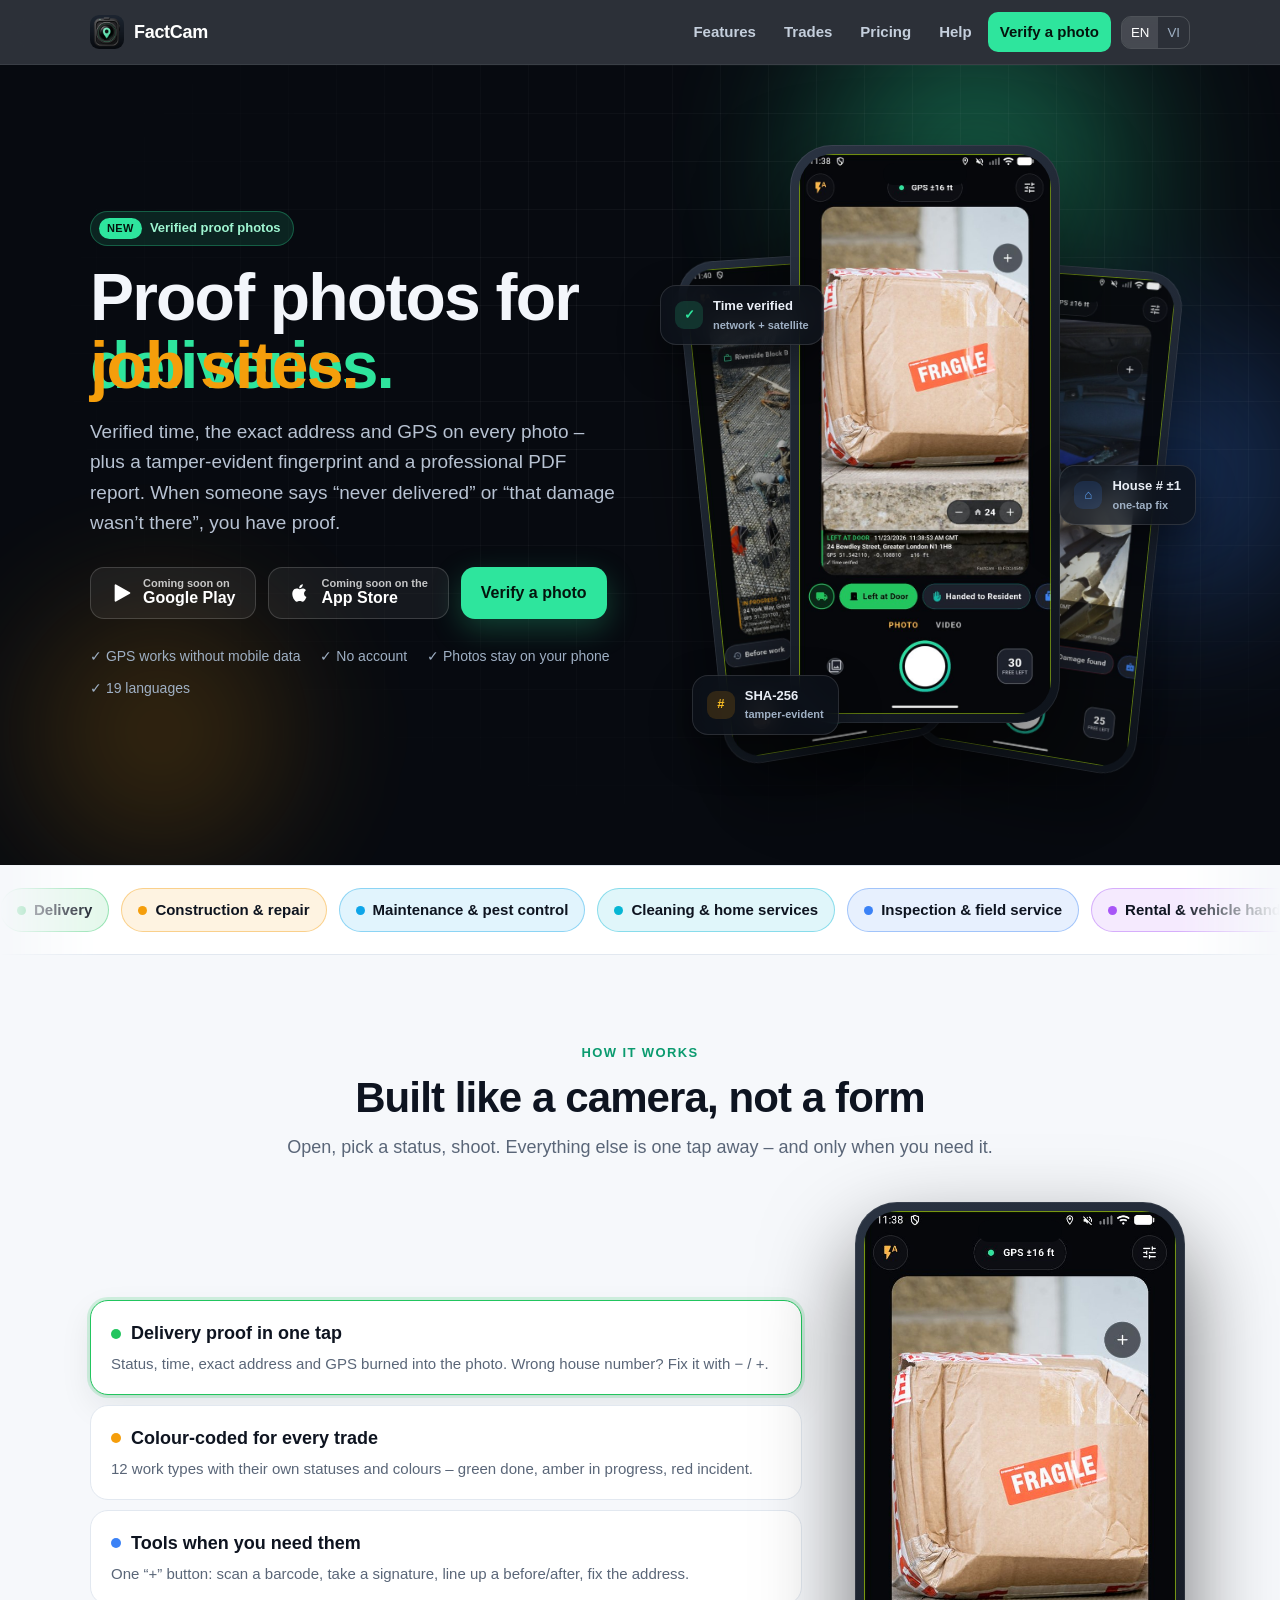
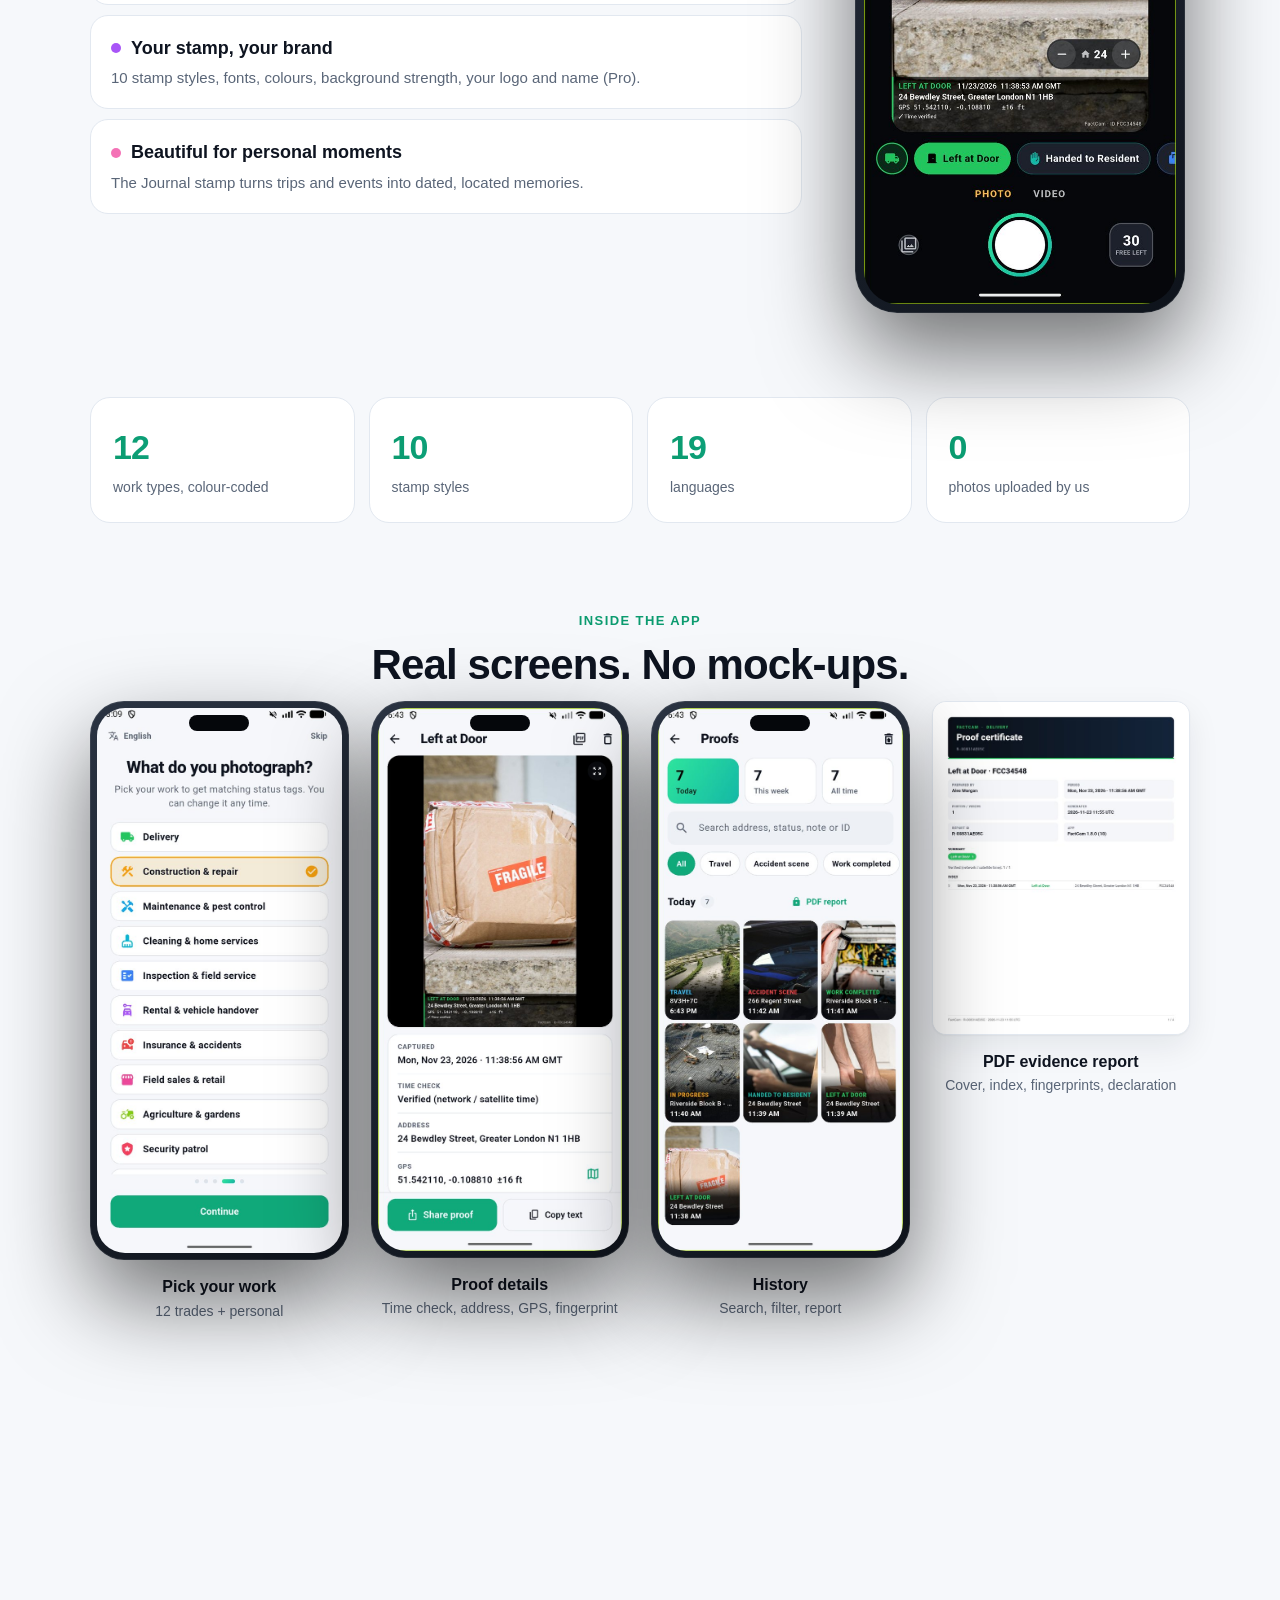
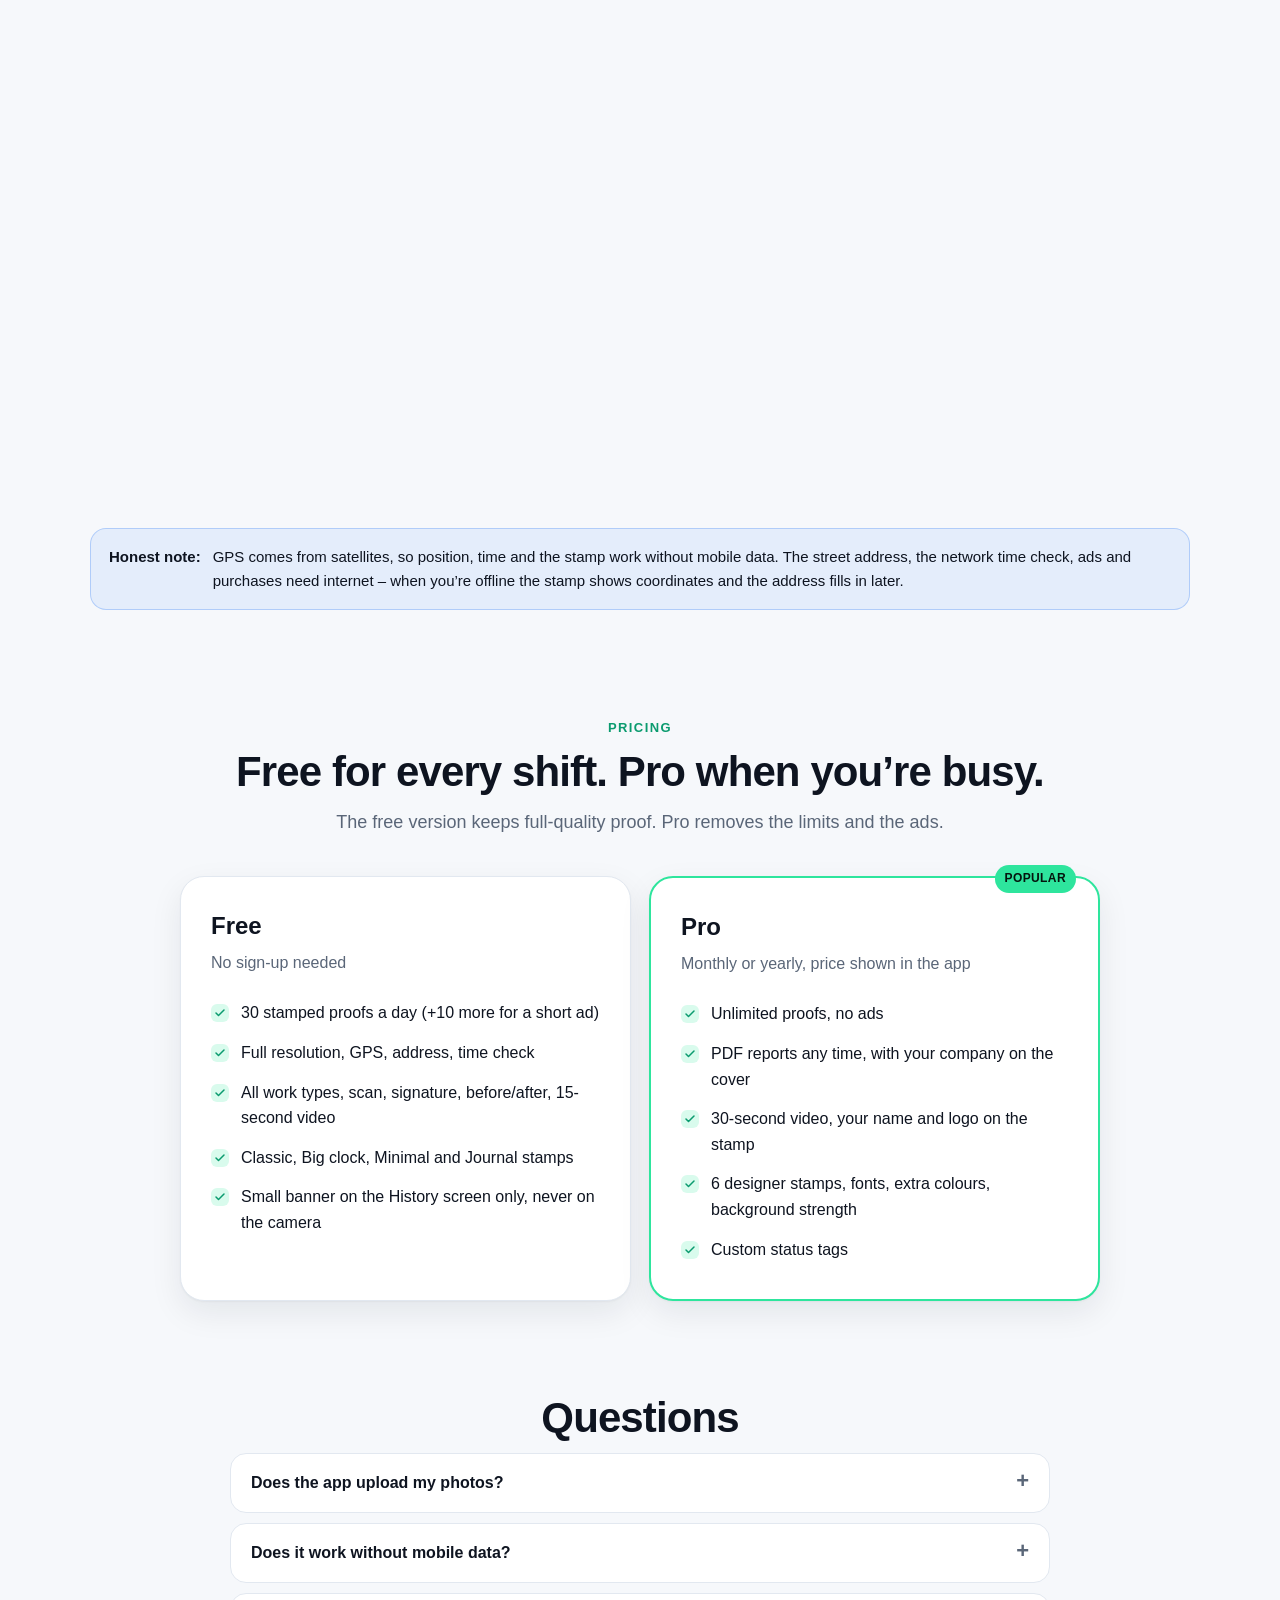
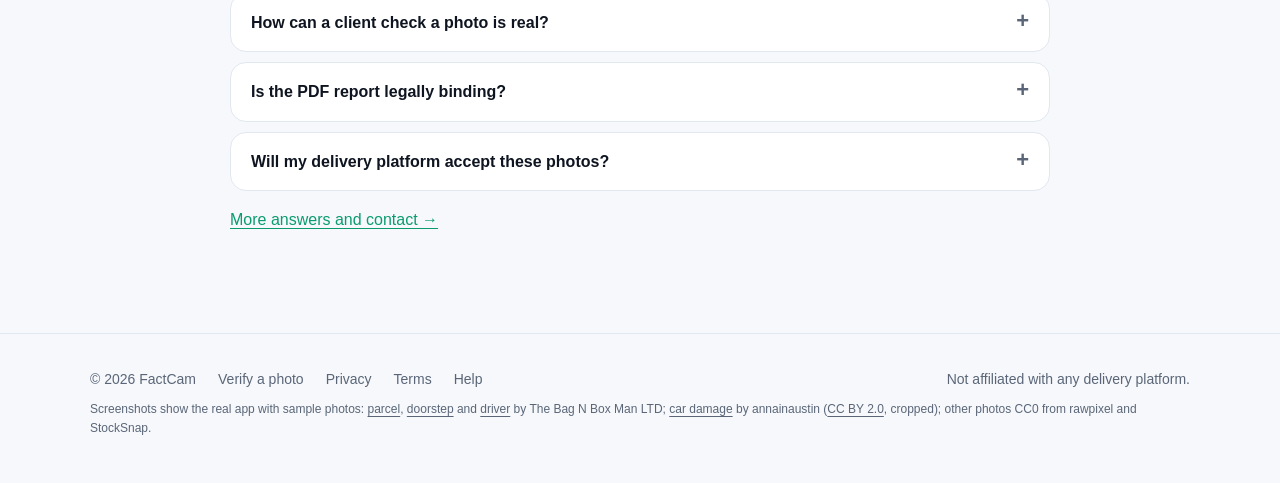
==== commit 518dd75c: "Update FactCam website Co-Authored-By: Claude Opus 5.5 <noreply@anthropic.com>" ====
--- a/index.html
+++ b/index.html
@@ -62,9 +62,9 @@
         </div>
       </div>
       <div class="stack reveal d2" aria-hidden="true">
-        <div class="device d2"><img src="assets/app-personal.jpg" alt="" width="600" height="1339"></div>
-        <div class="device d3"><img src="assets/app-delivery.jpg" alt="" width="600" height="1339"></div>
-        <div class="device d1"><img src="assets/app-construction.jpg" alt="" width="600" height="1339"></div>
+        <div class="device d2"><img src="assets/app-construction.jpg" alt="" width="600" height="1333"></div>
+        <div class="device d3"><img src="assets/app-insurance.jpg" alt="" width="600" height="1333"></div>
+        <div class="device d1"><img src="assets/app-delivery.jpg" alt="" width="600" height="1333"></div>
         <div class="chip-float cf1"><i style="background:rgba(46,229,157,.16);color:#2ee59d">✓</i><span><span data-i18n="float.time">Time verified</span><small data-i18n="float.time2">network + satellite</small></span></div>
         <div class="chip-float cf2"><i style="background:rgba(59,130,246,.16);color:#60a5fa">⌂</i><span><span data-i18n="float.addr">House # ±1</span><small data-i18n="float.addr2">one-tap fix</small></span></div>
         <div class="chip-float cf3"><i style="background:rgba(245,158,11,.16);color:#fbbf24">#</i><span>SHA-256<small data-i18n="float.hash2">tamper-evident</small></span></div>
@@ -104,7 +104,7 @@
           <button class="tab reveal d3" role="tab" aria-selected="false" style="--c:#a855f7" data-img="assets/app-designer.jpg"><h3 data-i18n="s4t">Your stamp, your brand</h3><p data-i18n="s4">10 stamp styles, fonts, colours, background strength, your logo and name (Pro).</p></button>
           <button class="tab reveal d3" role="tab" aria-selected="false" style="--c:#f472b6" data-img="assets/app-personal.jpg"><h3 data-i18n="s5t">Beautiful for personal moments</h3><p data-i18n="s5">The Journal stamp turns trips and events into dated, located memories.</p></button>
         </div>
-        <div class="screen reveal d1"><div class="device"><img id="showImg" src="assets/app-delivery.jpg" alt="App screen" width="600" height="1339"></div></div>
+        <div class="screen reveal d1"><div class="device"><img id="showImg" src="assets/app-delivery.jpg" alt="App screen" width="600" height="1333"></div></div>
       </div>
     </div>
   </section>
@@ -127,9 +127,9 @@
         <h2 data-i18n="gal.title">Real screens. No mock-ups.</h2>
       </div>
       <div class="gallery">
-        <figure class="reveal"><div class="device"><img src="assets/app-trades.jpg" alt="Choose your work" loading="lazy" width="600" height="1339"></div><figcaption><span data-i18n="g1">Pick your work</span><span data-i18n="g1s">12 trades + personal</span></figcaption></figure>
-        <figure class="reveal d1"><div class="device"><img src="assets/app-styles.jpg" alt="Stamp styles" loading="lazy" width="600" height="1339"></div><figcaption><span data-i18n="g2">Stamp styles</span><span data-i18n="g2s">Live preview</span></figcaption></figure>
-        <figure class="reveal d2"><div class="device"><img src="assets/app-history.jpg" alt="History" loading="lazy" width="600" height="1339"></div><figcaption><span data-i18n="g3">History</span><span data-i18n="g3s">Search, filter, report</span></figcaption></figure>
+        <figure class="reveal"><div class="device"><img src="assets/app-trades.jpg" alt="Choose your work" loading="lazy" width="600" height="1333"></div><figcaption><span data-i18n="g1">Pick your work</span><span data-i18n="g1s">12 trades + personal</span></figcaption></figure>
+        <figure class="reveal d1"><div class="device"><img src="assets/app-detail.jpg" alt="Proof details" loading="lazy" width="600" height="1333"></div><figcaption><span data-i18n="g2">Proof details</span><span data-i18n="g2s">Time check, address, GPS, fingerprint</span></figcaption></figure>
+        <figure class="reveal d2"><div class="device"><img src="assets/app-history.jpg" alt="History" loading="lazy" width="600" height="1333"></div><figcaption><span data-i18n="g3">History</span><span data-i18n="g3s">Search, filter, report</span></figcaption></figure>
         <figure class="reveal d3"><div class="paper"><img src="assets/shot-pdf.jpg" alt="PDF report" loading="lazy" width="540" height="699"></div><figcaption><span data-i18n="g4">PDF evidence report</span><span data-i18n="g4s">Cover, index, fingerprints, declaration</span></figcaption></figure>
       </div>
     </div>
@@ -210,6 +210,13 @@
     <a href="support/" data-i18n="nav.help">Help</a>
     <span class="sp" data-i18n="foot.na">Not affiliated with any delivery platform.</span>
   </div>
+  <p class="wrap credits"><span data-i18n="foot.photos">Screenshots show the real app with sample photos:</span>
+    <a href="https://www.flickr.com/photos/195311218@N08/52159853896" rel="noopener">parcel</a>,
+    <a href="https://www.flickr.com/photos/195311218@N08/52159853681" rel="noopener">doorstep</a> and
+    <a href="https://www.flickr.com/photos/195311218@N08/52158833237" rel="noopener">driver</a> by The Bag N Box Man LTD;
+    <a href="https://www.flickr.com/photos/23349893@N08/8905430683" rel="noopener">car damage</a> by annainaustin
+    (<a href="https://creativecommons.org/licenses/by/2.0/" rel="noopener">CC BY 2.0</a>, cropped);
+    other photos CC0 from rawpixel and StockSnap.</p>
 </footer>
 <script>
 (() => {
--- a/assets/style.css
+++ b/assets/style.css
@@ -256,3 +256,6 @@
   .nav a.cta { padding: 7px 10px; }
   .nav a[href$="support/"], .nav a[href="./"]:not(.cta) { display: none; }
 }
+
+footer .credits { display: block; margin-top: 10px; font-size: 12px; color: var(--muted); line-height: 1.6; }
+footer .credits a { color: inherit; text-decoration: underline; }
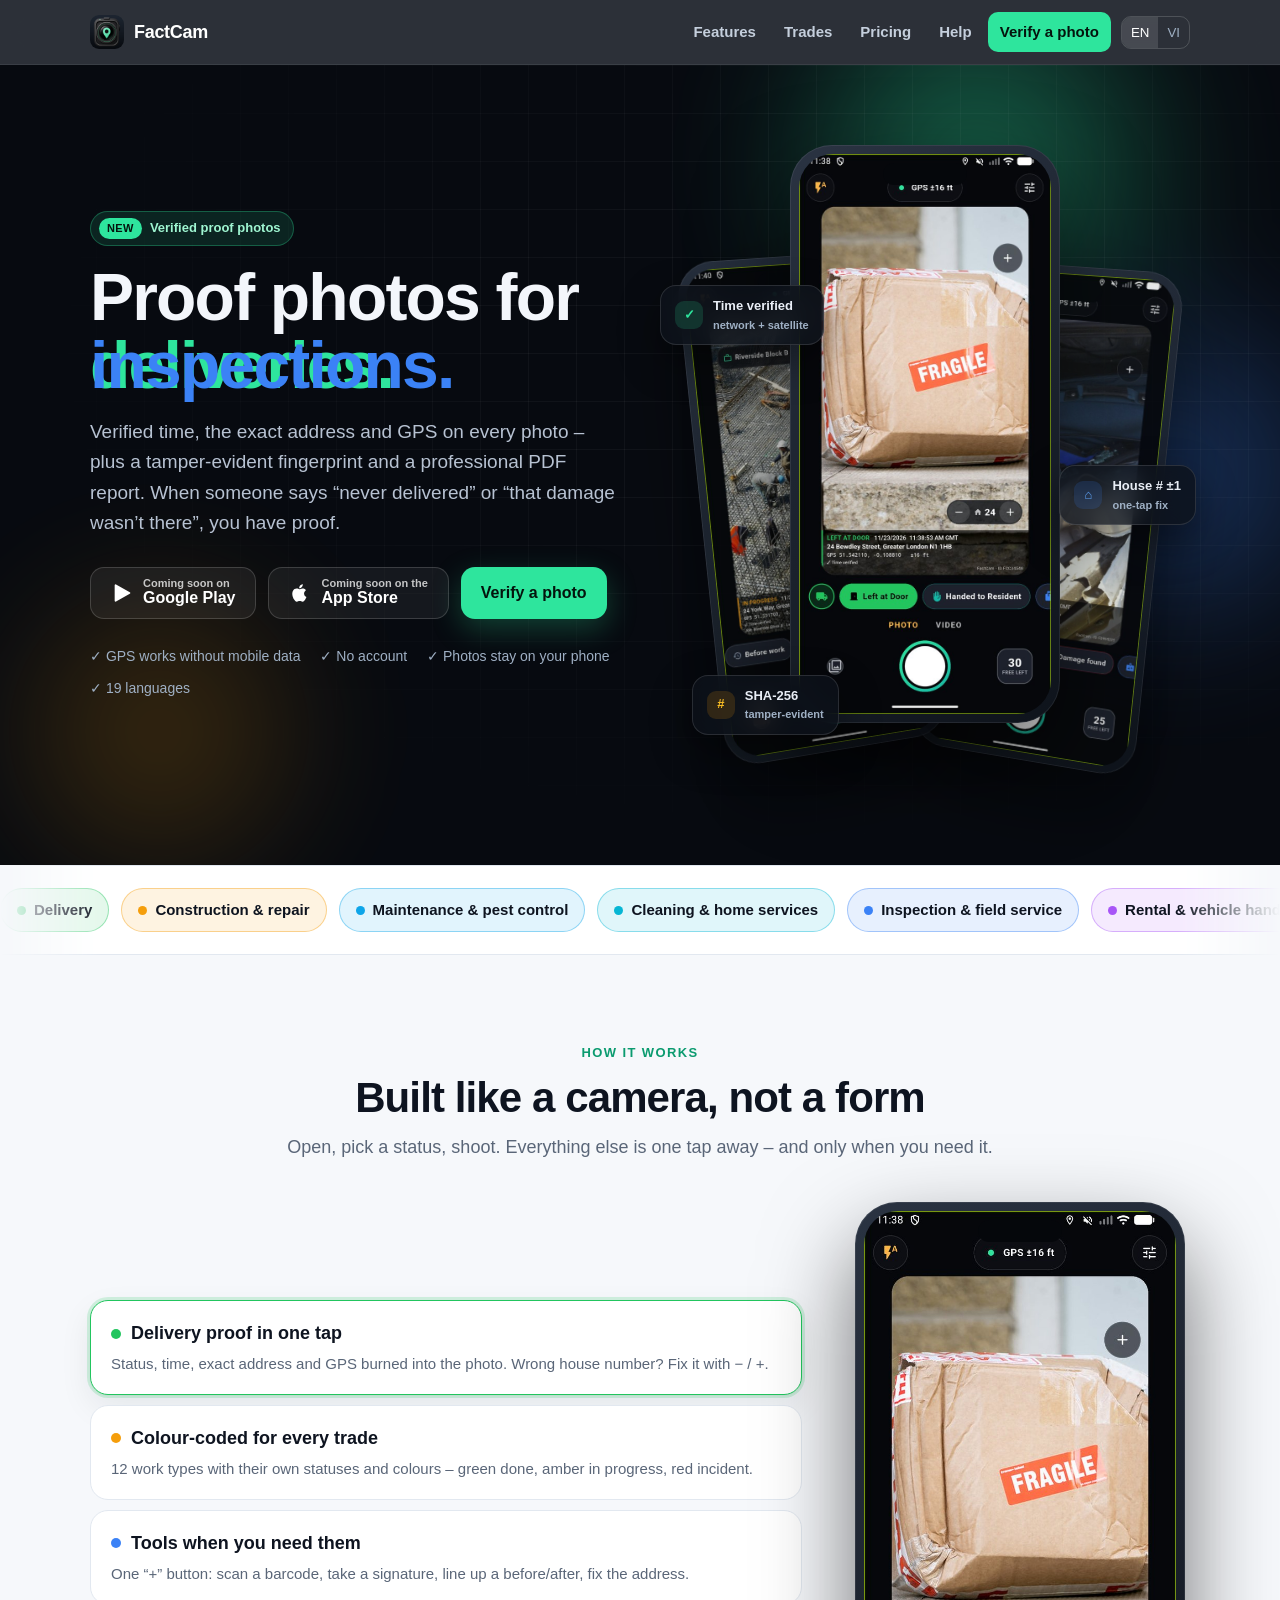
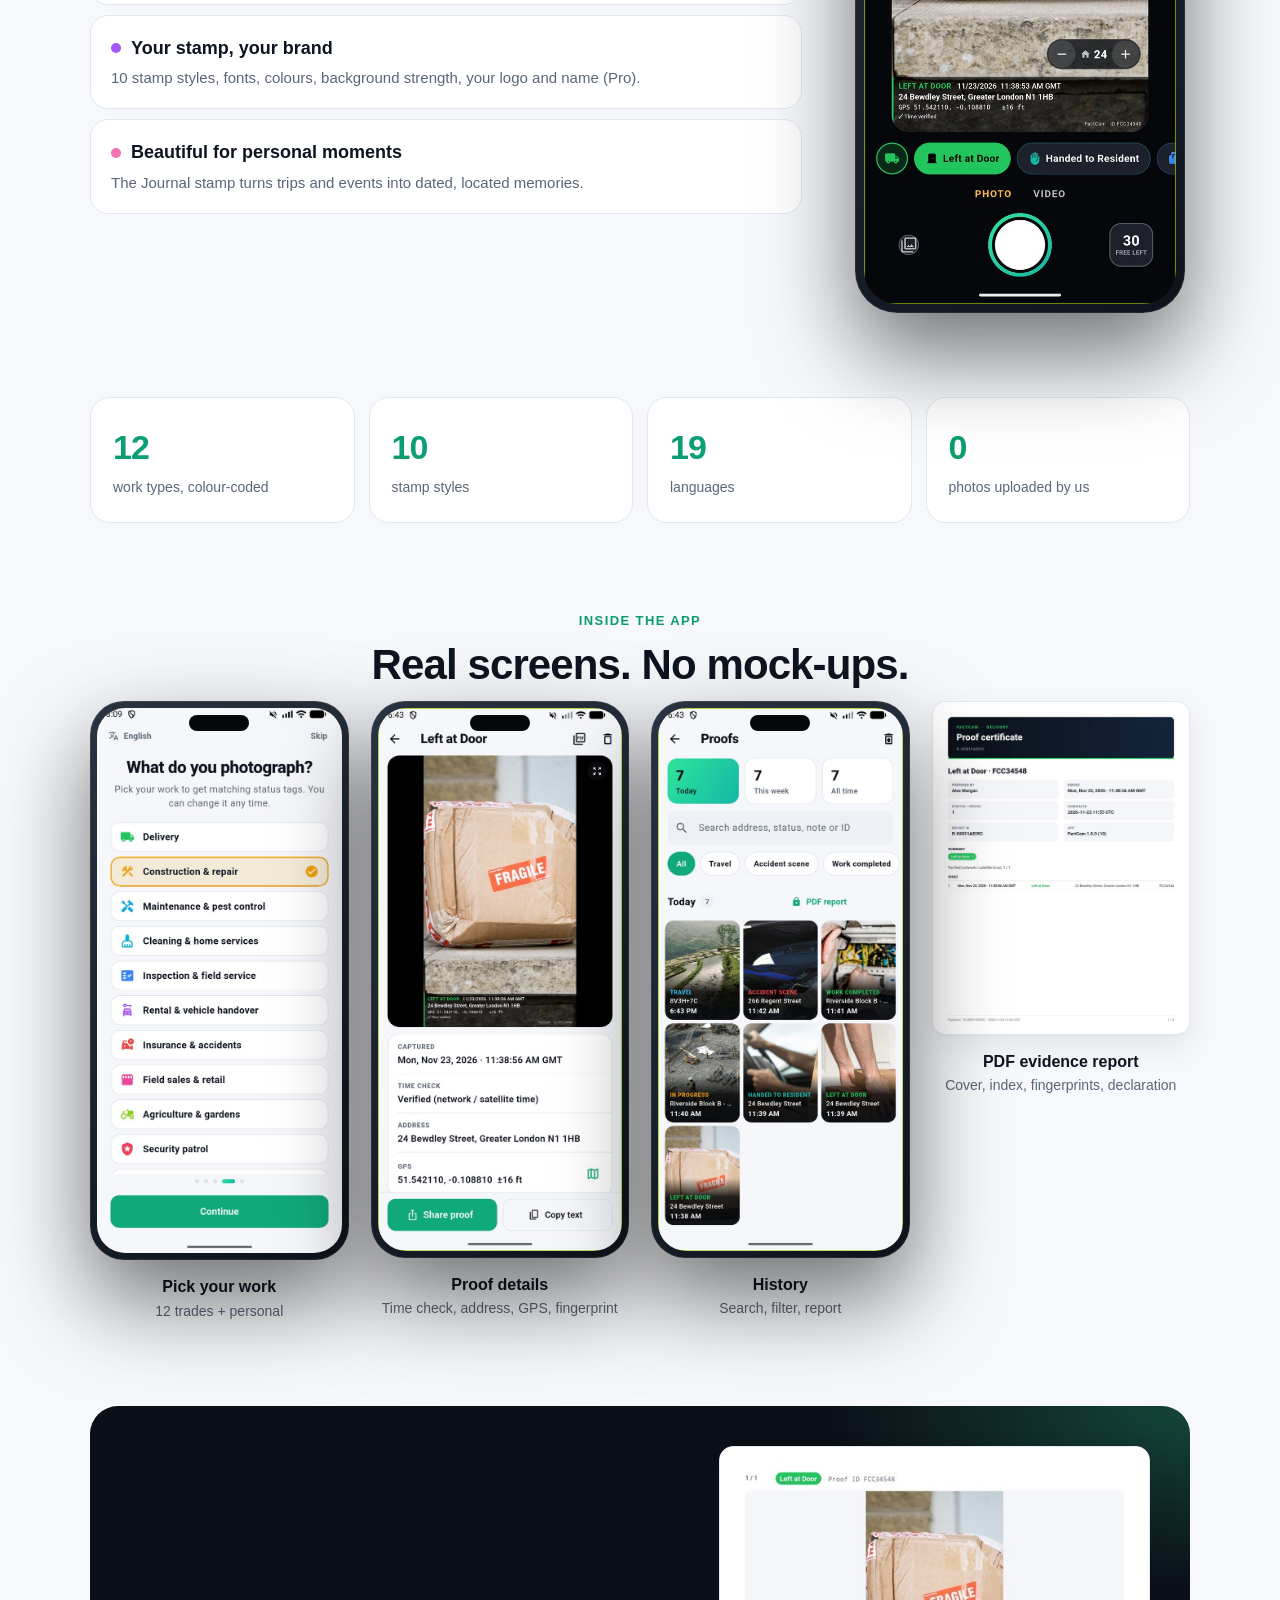
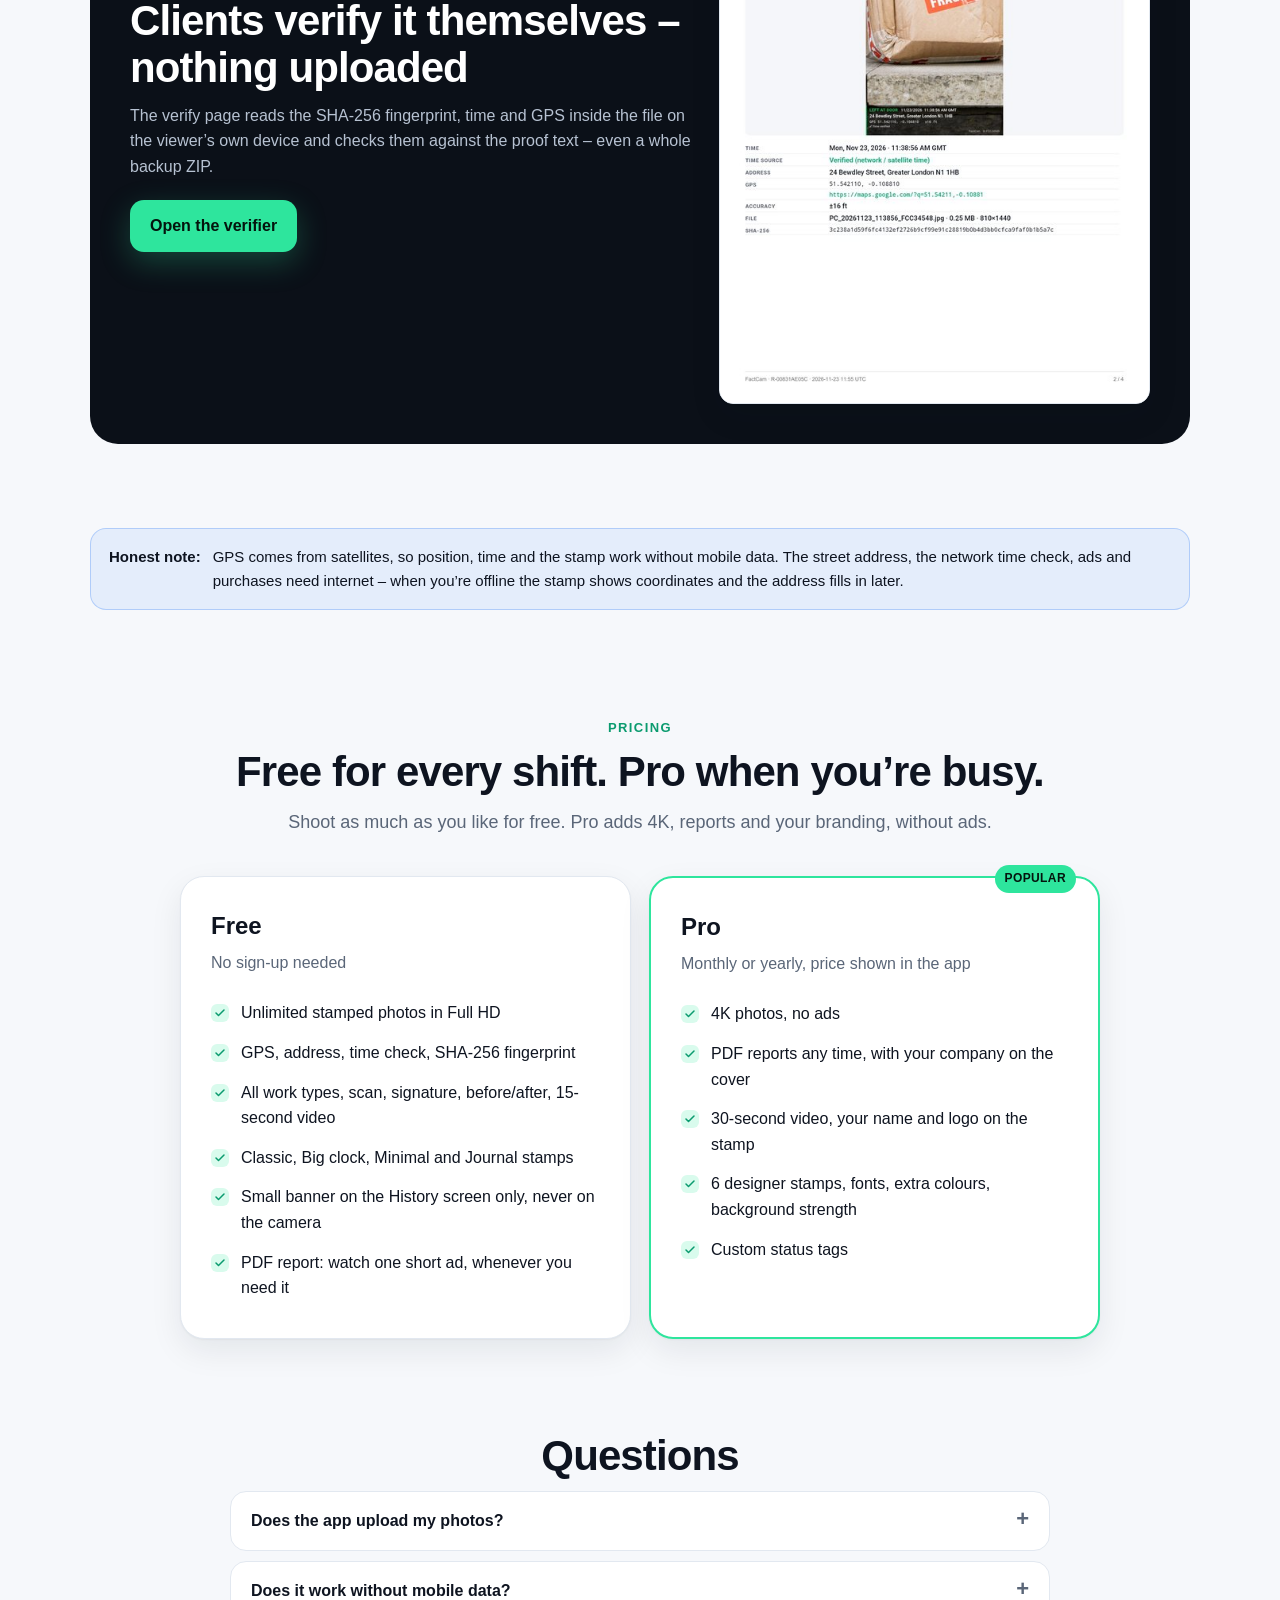
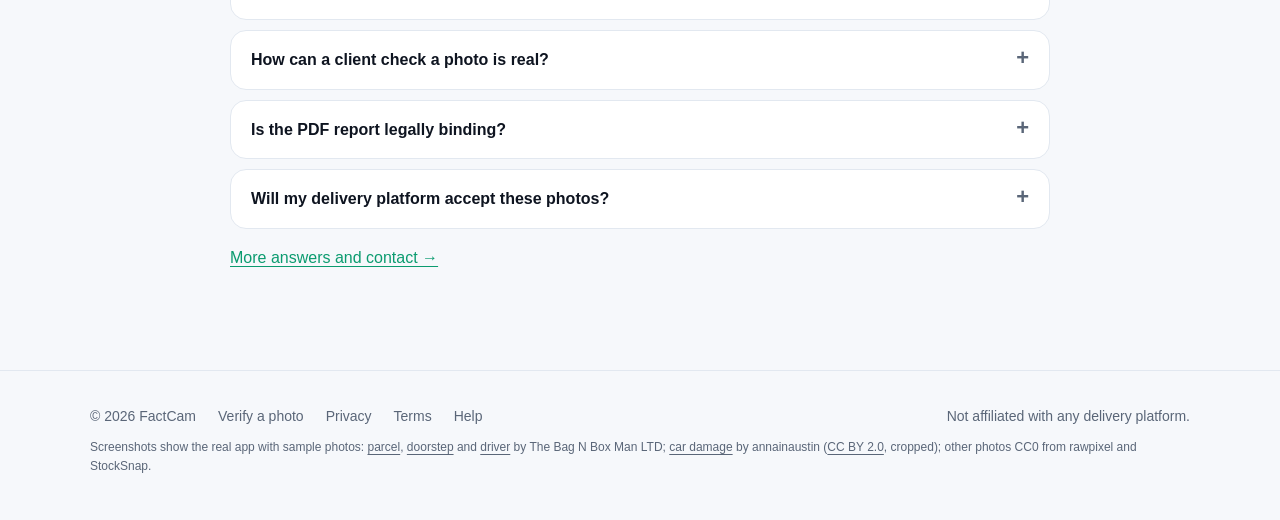
==== commit 112a5b16: "Update FactCam website Co-Authored-By: Claude Opus 5.5 <noreply@anthropic.com>" ====
--- a/index.html
+++ b/index.html
@@ -158,24 +158,25 @@
     <div class="wrap center">
       <span class="eyebrow reveal" data-i18n="price.eyebrow">Pricing</span>
       <h2 class="reveal" data-i18n="price.title">Free for every shift. Pro when you’re busy.</h2>
-      <p class="sub reveal" data-i18n="price.sub">The free version keeps full-quality proof. Pro removes the limits and the ads.</p>
+      <p class="sub reveal" data-i18n="price.sub2">Shoot as much as you like for free. Pro adds 4K, reports and your branding, without ads.</p>
       <div class="plans" style="text-align:left">
         <div class="plan reveal">
           <h3 data-i18n="free.title">Free</h3>
           <p class="muted" style="margin:0" data-i18n="free.sub">No sign-up needed</p>
           <ul>
-            <li data-i18n="free.1">30 stamped proofs a day (+10 more for a short ad)</li>
-            <li data-i18n="free.2">Full resolution, GPS, address, time check</li>
+            <li data-i18n="free.1b">Unlimited stamped photos in Full HD</li>
+            <li data-i18n="free.2b">GPS, address, time check, SHA-256 fingerprint</li>
             <li data-i18n="free.3b">All work types, scan, signature, before/after, 15-second video</li>
             <li data-i18n="free.5">Classic, Big clock, Minimal and Journal stamps</li>
             <li data-i18n="free.4">Small banner on the History screen only, never on the camera</li>
+            <li data-i18n="free.6">PDF report: watch one short ad, whenever you need it</li>
           </ul>
         </div>
         <div class="plan pro reveal d1" data-badge="POPULAR">
           <h3 data-i18n="pro.title">Pro</h3>
           <p class="muted" style="margin:0" data-i18n="pro.sub">Monthly or yearly, price shown in the app</p>
           <ul>
-            <li data-i18n="pro.1">Unlimited proofs, no ads</li>
+            <li data-i18n="pro.1b">4K photos, no ads</li>
             <li data-i18n="pro.2b">PDF reports any time, with your company on the cover</li>
             <li data-i18n="pro.3">30-second video, your name and logo on the stamp</li>
             <li data-i18n="pro.4b">6 designer stamps, fonts, extra colours, background strength</li>
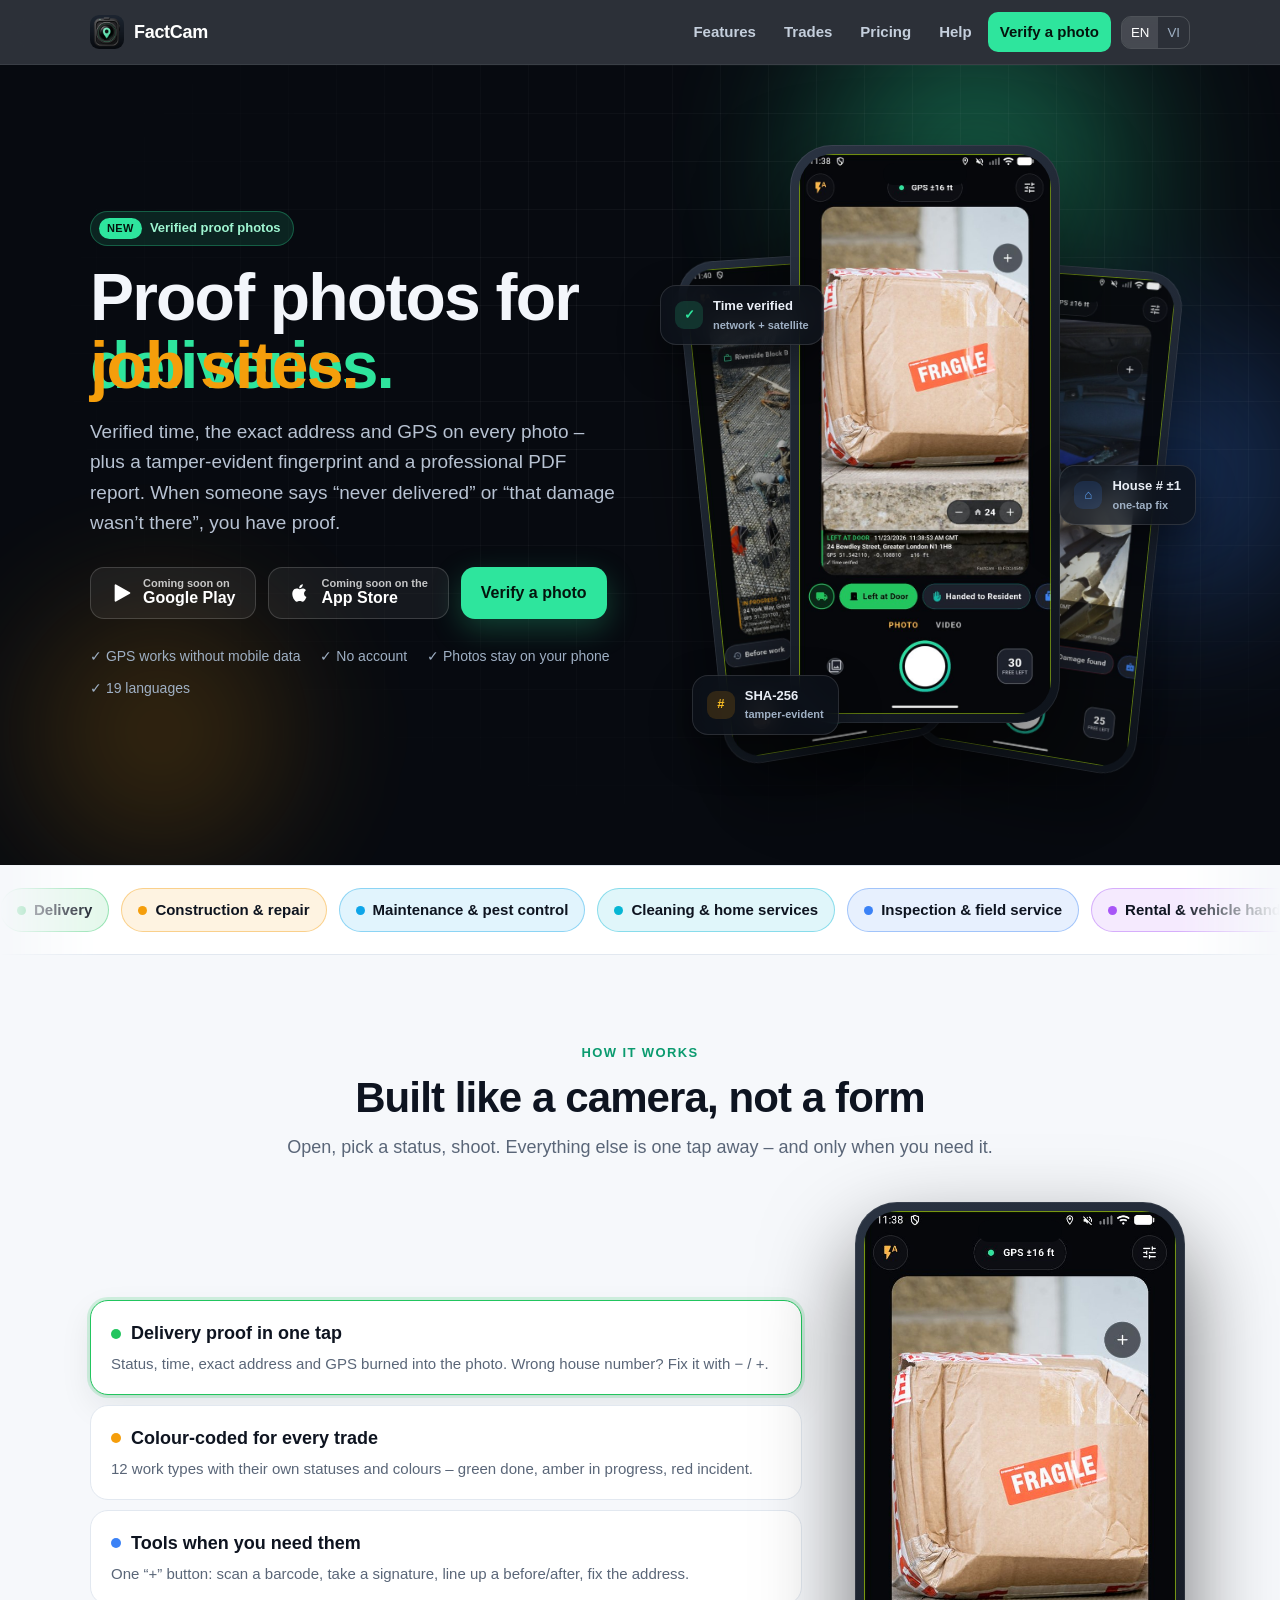
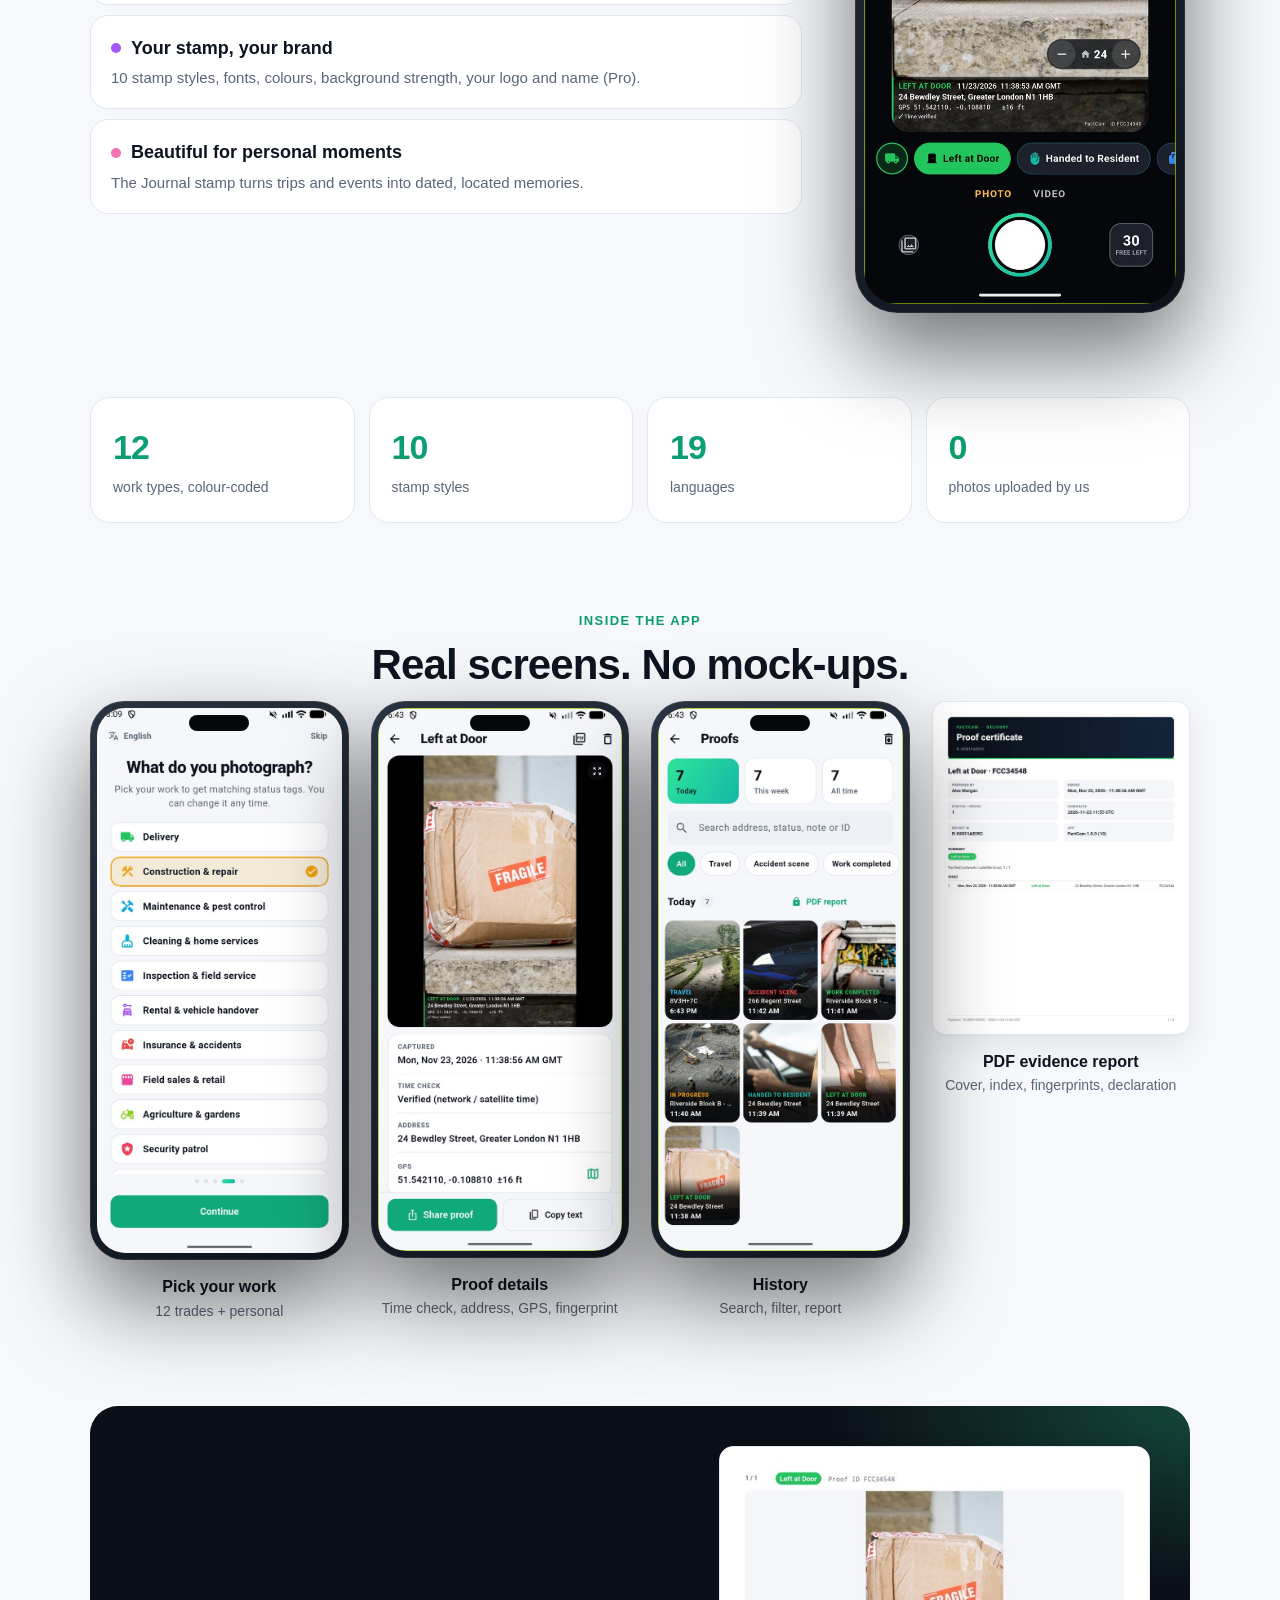
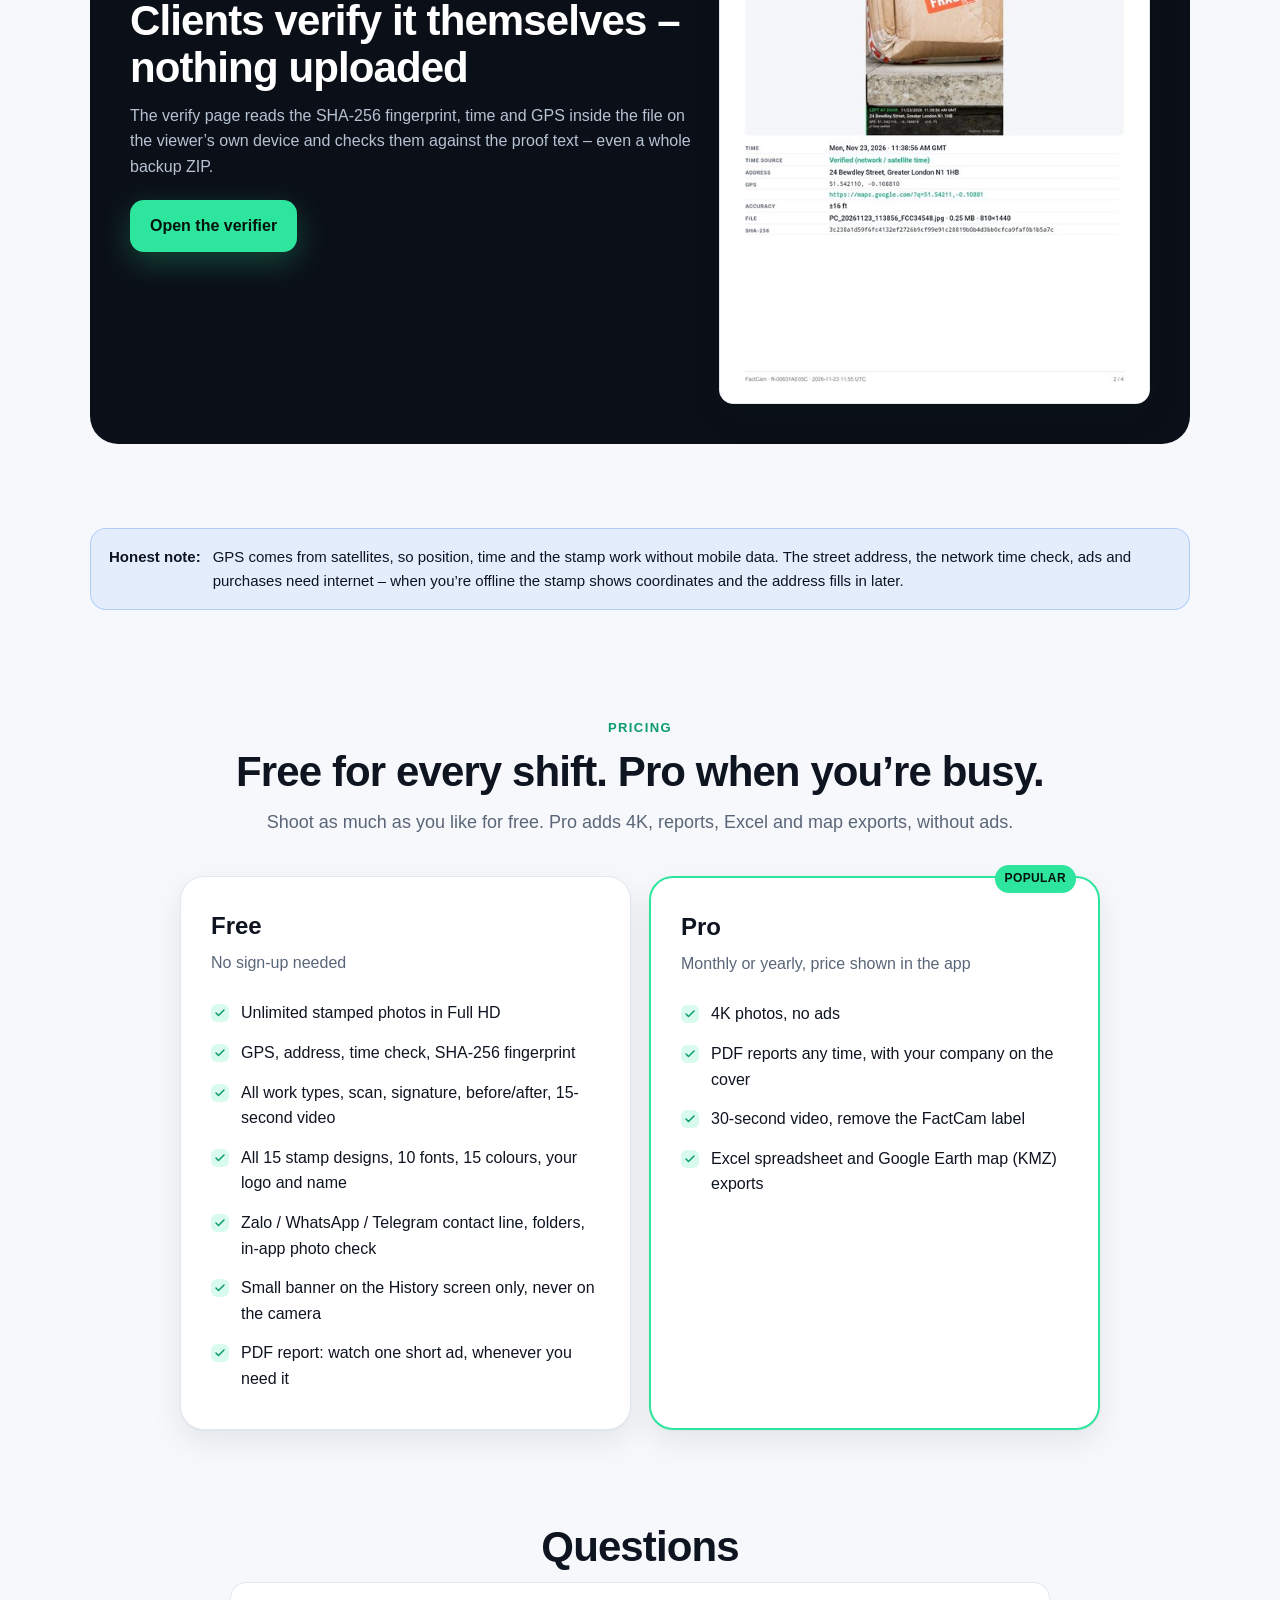
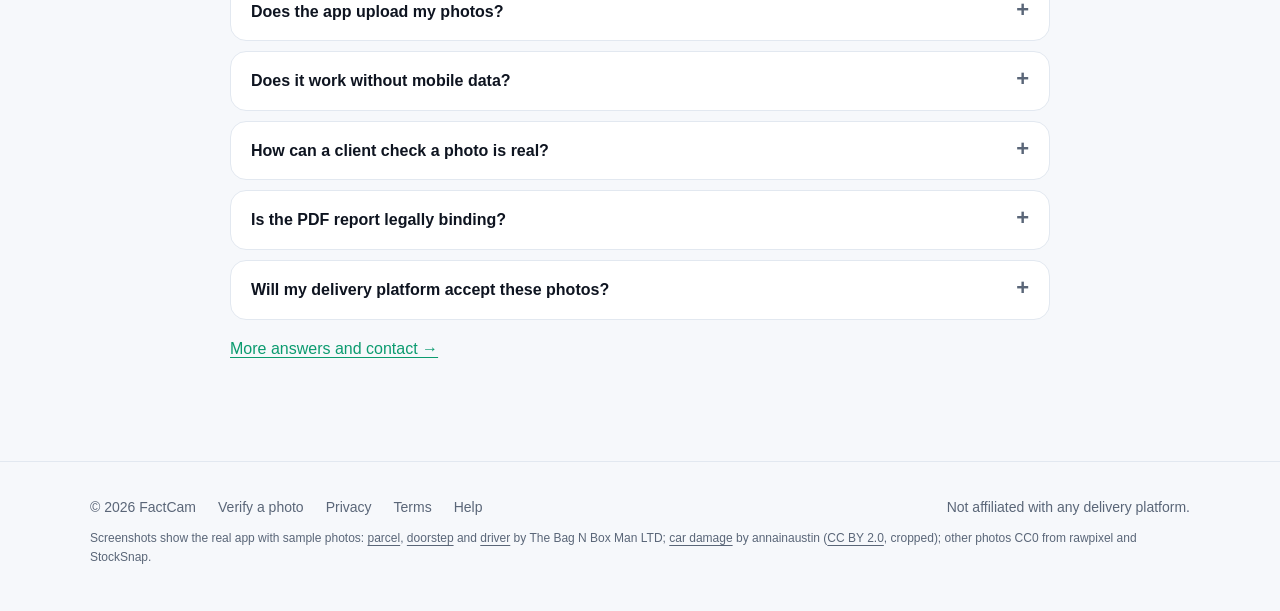
==== commit ac941522: "Update FactCam website Co-Authored-By: Claude Opus 5.5 <noreply@anthropic.com>" ====
--- a/index.html
+++ b/index.html
@@ -158,7 +158,7 @@
     <div class="wrap center">
       <span class="eyebrow reveal" data-i18n="price.eyebrow">Pricing</span>
       <h2 class="reveal" data-i18n="price.title">Free for every shift. Pro when you’re busy.</h2>
-      <p class="sub reveal" data-i18n="price.sub2">Shoot as much as you like for free. Pro adds 4K, reports and your branding, without ads.</p>
+      <p class="sub reveal" data-i18n="price.sub2">Shoot as much as you like for free. Pro adds 4K, reports, Excel and map exports, without ads.</p>
       <div class="plans" style="text-align:left">
         <div class="plan reveal">
           <h3 data-i18n="free.title">Free</h3>
@@ -167,7 +167,8 @@
             <li data-i18n="free.1b">Unlimited stamped photos in Full HD</li>
             <li data-i18n="free.2b">GPS, address, time check, SHA-256 fingerprint</li>
             <li data-i18n="free.3b">All work types, scan, signature, before/after, 15-second video</li>
-            <li data-i18n="free.5">Classic, Big clock, Minimal and Journal stamps</li>
+            <li data-i18n="free.5c">All 15 stamp designs, 10 fonts, 15 colours, your logo and name</li>
+            <li data-i18n="free.7">Zalo / WhatsApp / Telegram contact line, folders, in-app photo check</li>
             <li data-i18n="free.4">Small banner on the History screen only, never on the camera</li>
             <li data-i18n="free.6">PDF report: watch one short ad, whenever you need it</li>
           </ul>
@@ -178,9 +179,8 @@
           <ul>
             <li data-i18n="pro.1b">4K photos, no ads</li>
             <li data-i18n="pro.2b">PDF reports any time, with your company on the cover</li>
-            <li data-i18n="pro.3">30-second video, your name and logo on the stamp</li>
-            <li data-i18n="pro.4b">6 designer stamps, fonts, extra colours, background strength</li>
-            <li data-i18n="pro.5">Custom status tags</li>
+            <li data-i18n="pro.3b">30-second video, remove the FactCam label</li>
+            <li data-i18n="pro.4c">Excel spreadsheet and Google Earth map (KMZ) exports</li>
           </ul>
         </div>
       </div>
